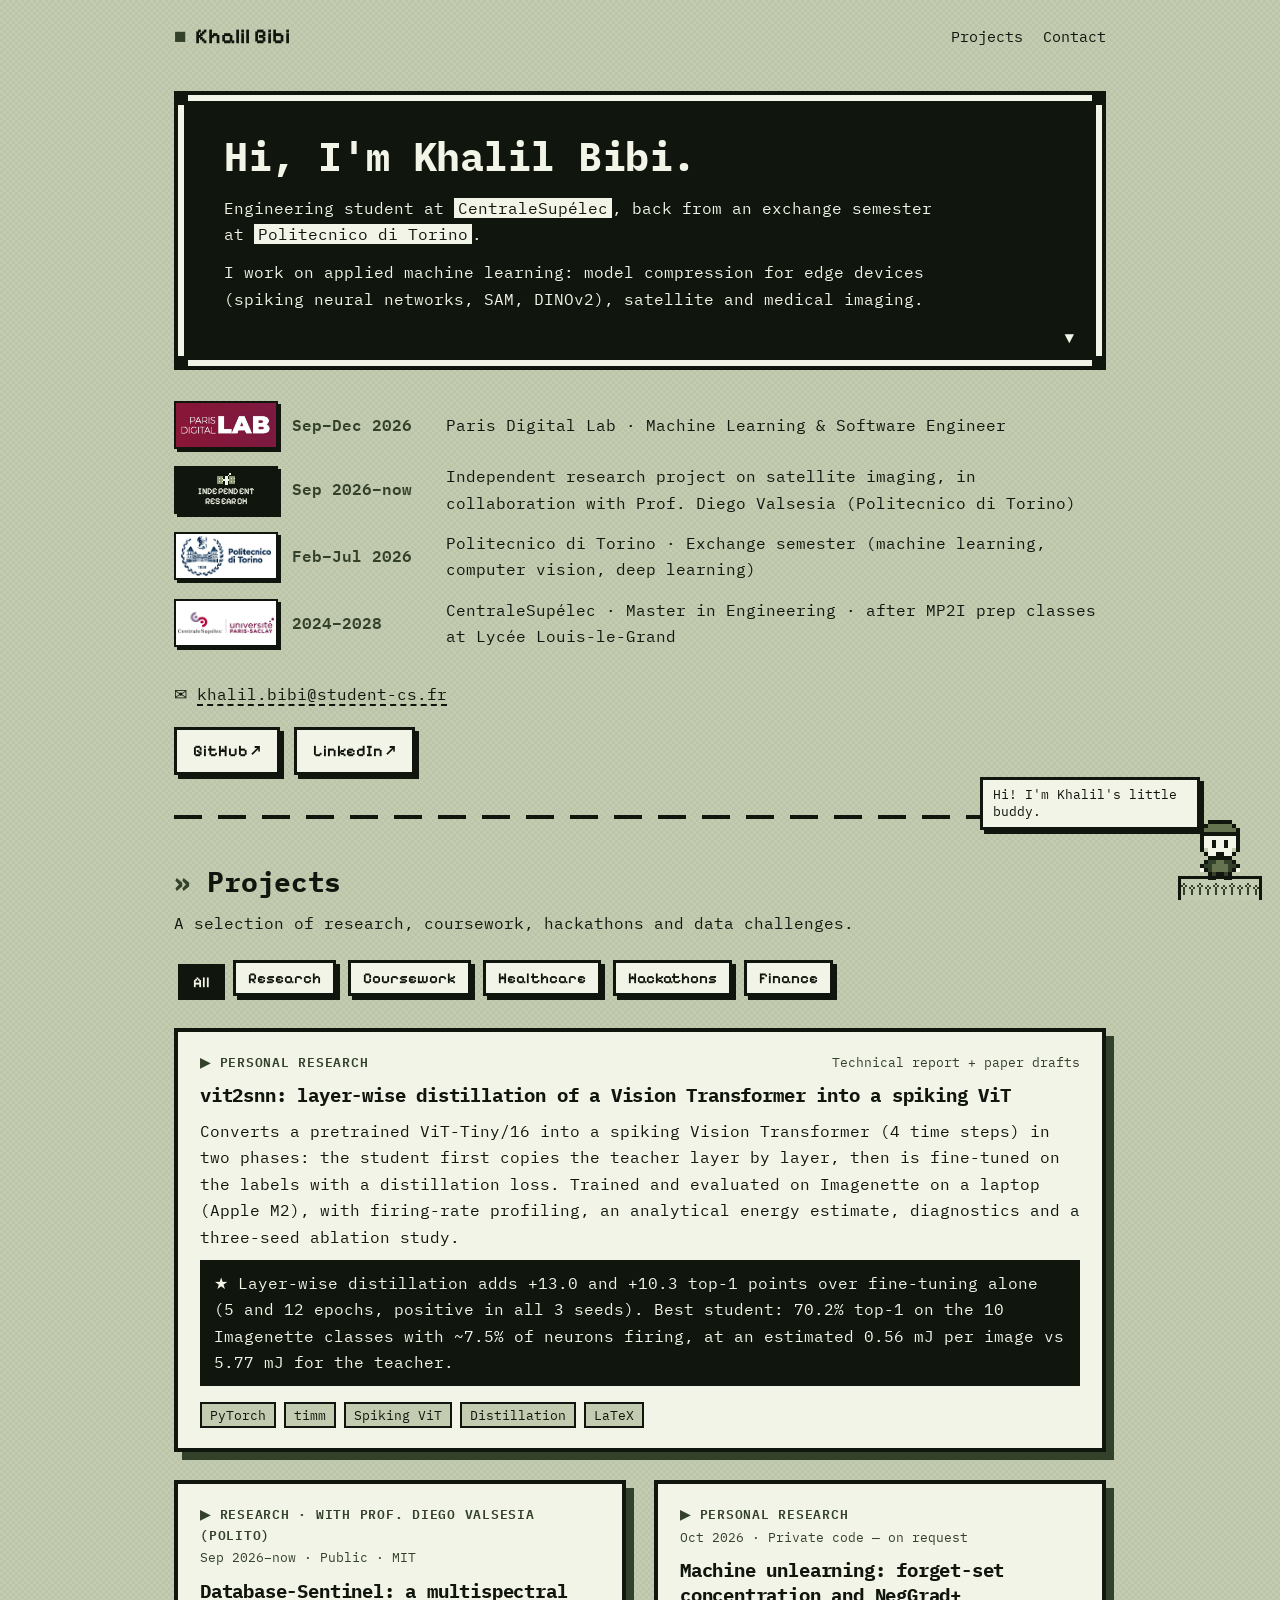
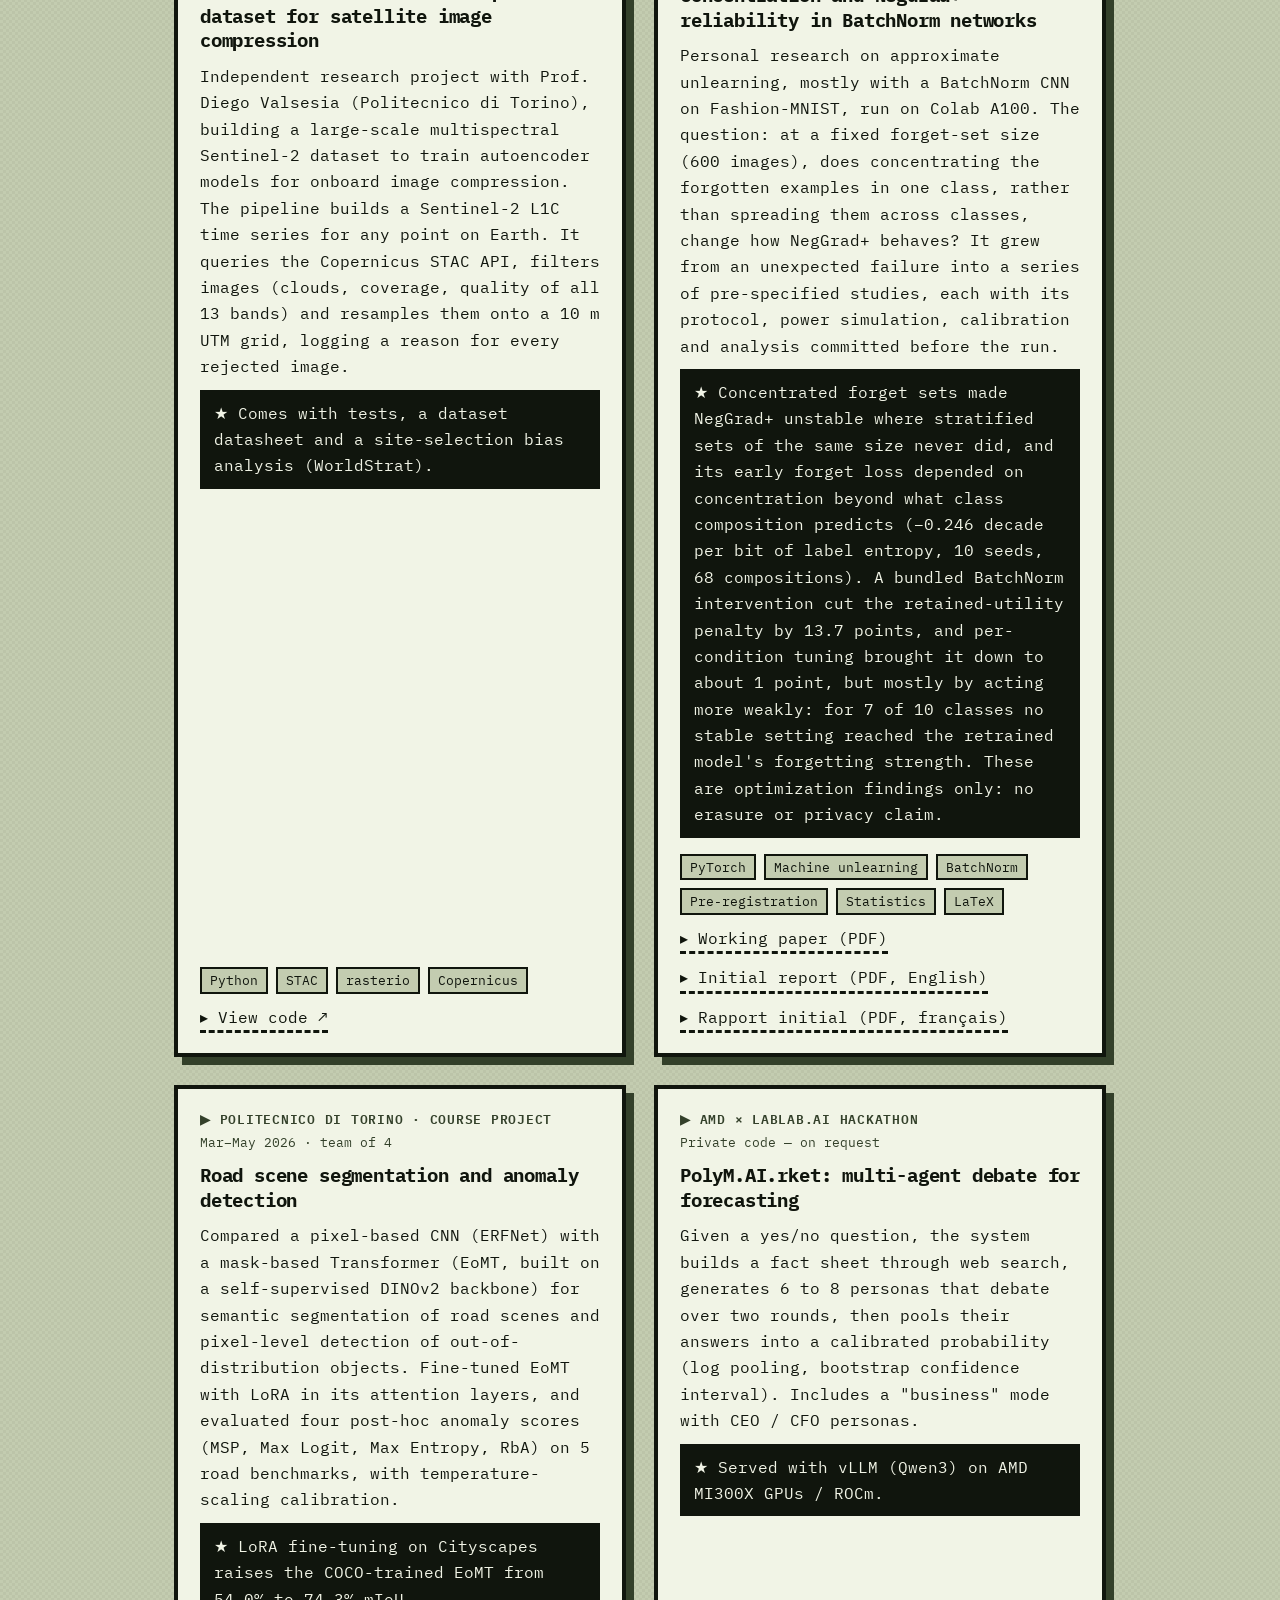
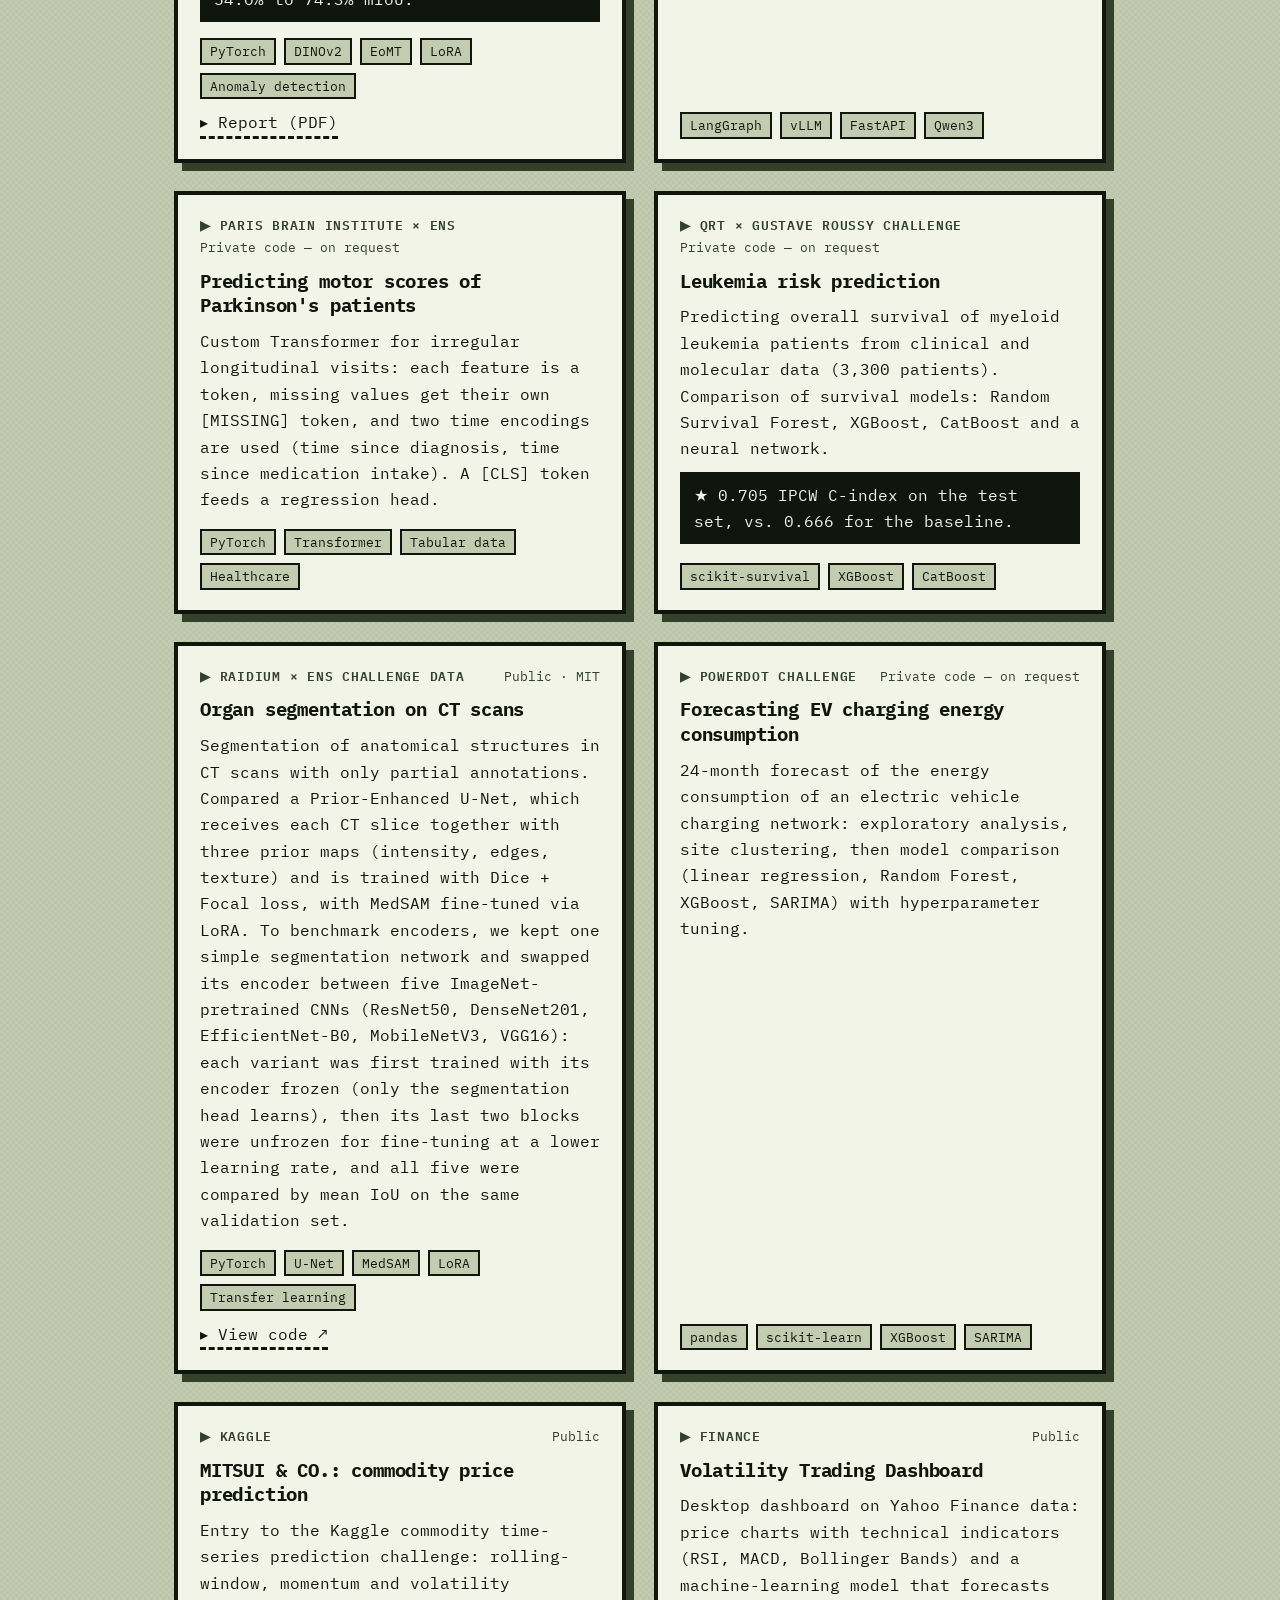
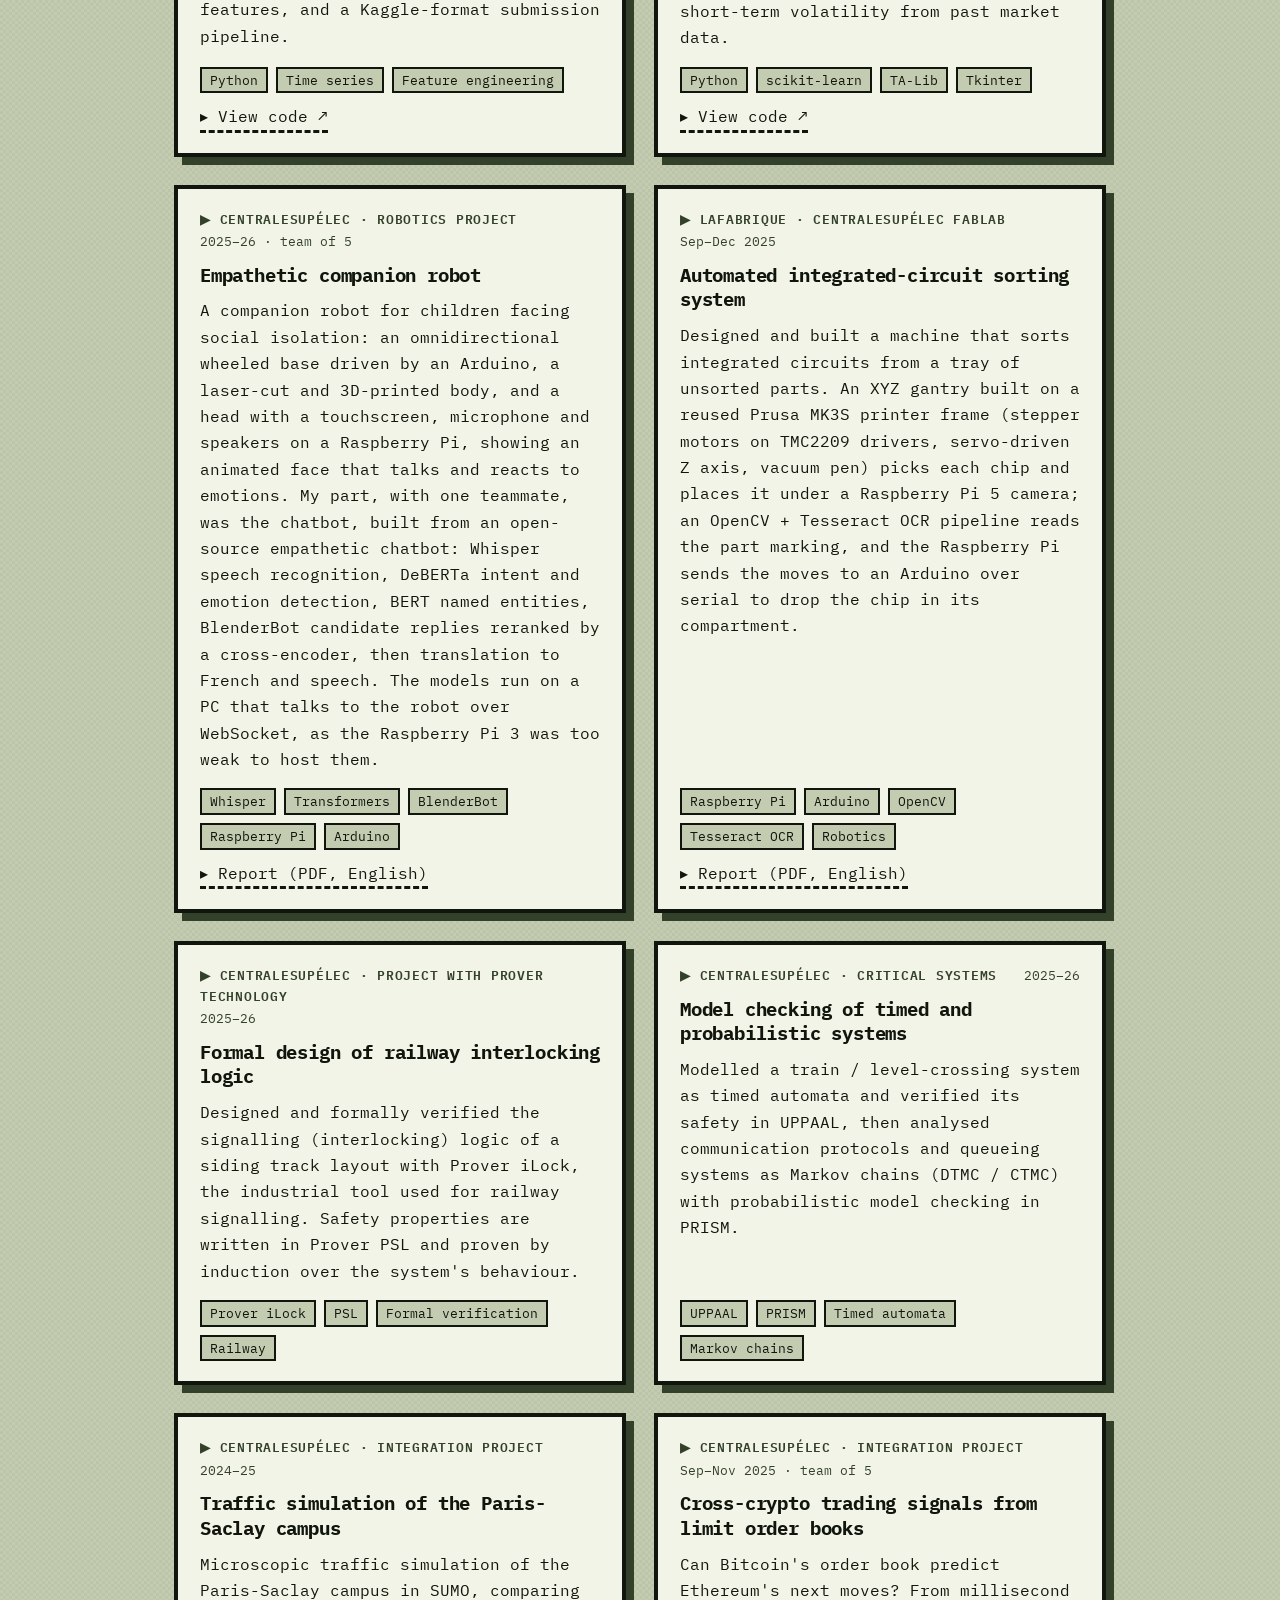
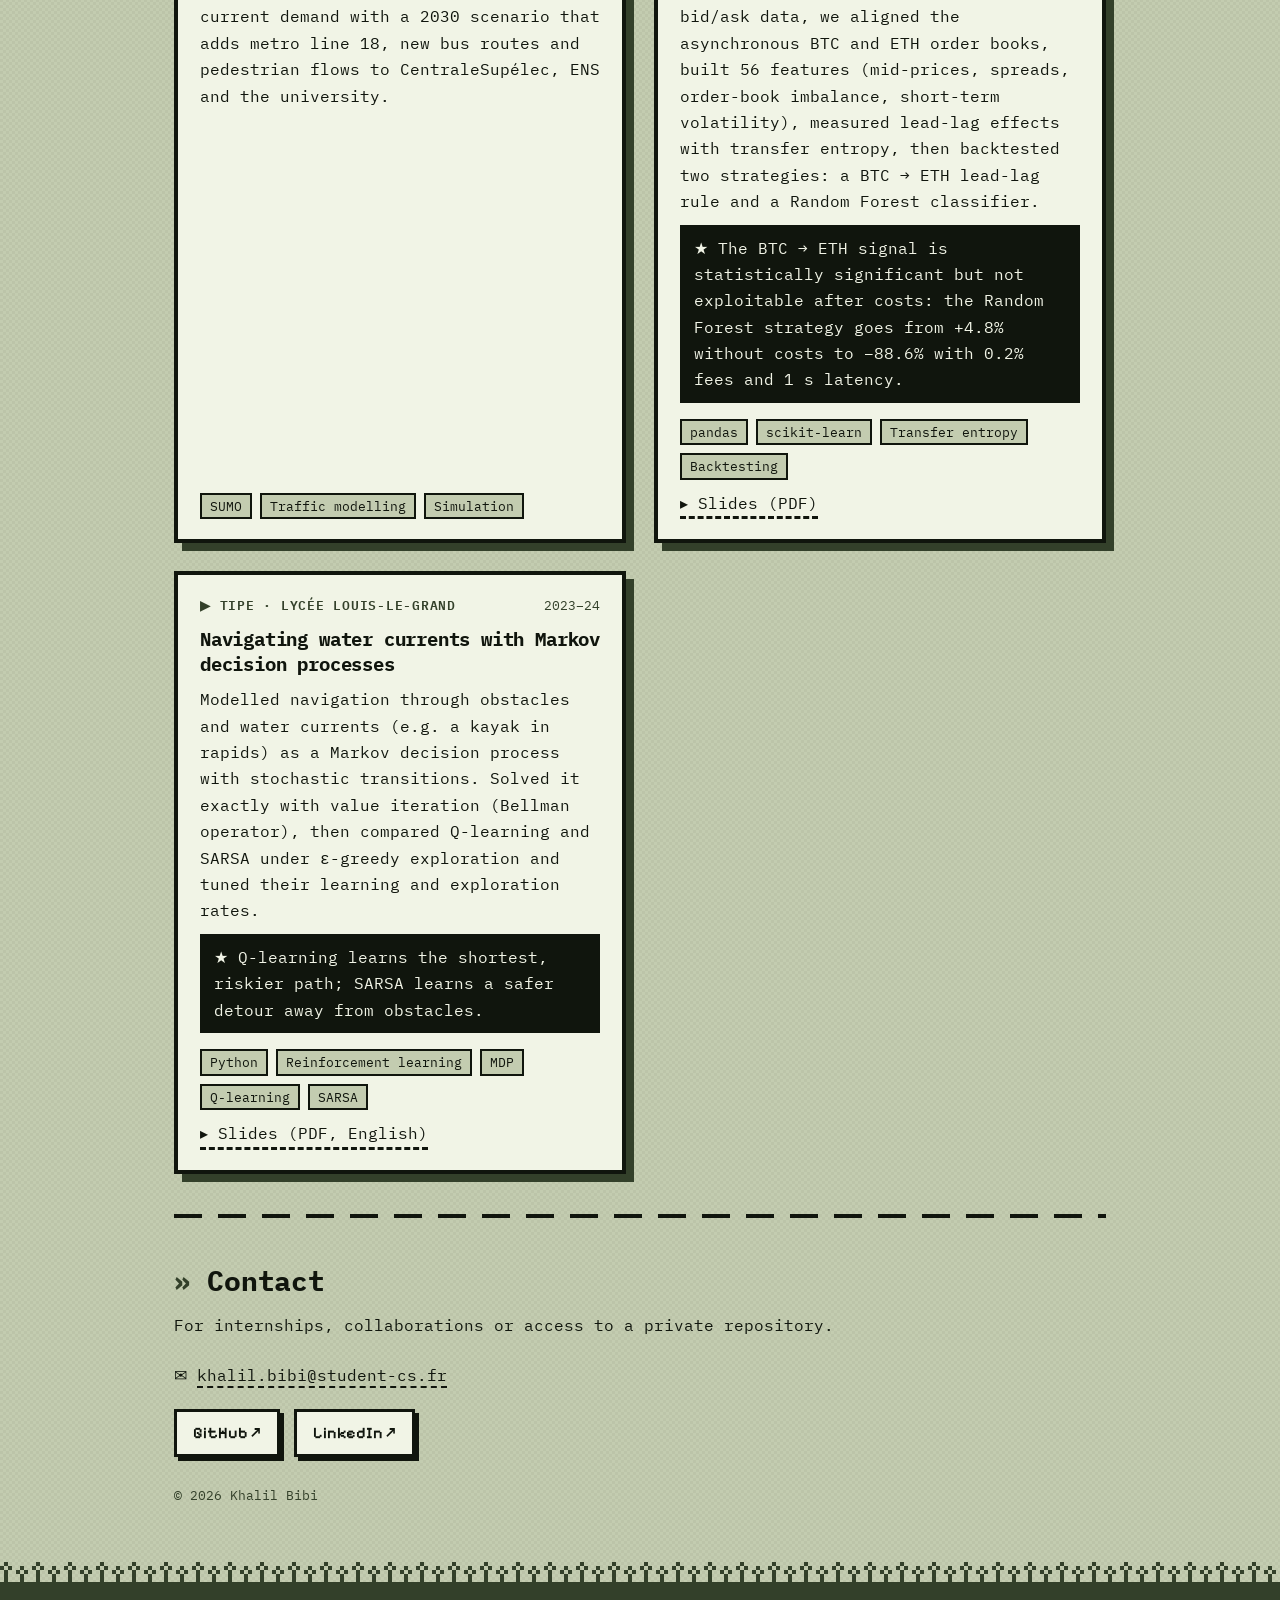
==== index.html @ 5fc98f15 "Machine unlearning card: current results and working paper PDF Co-Authored-By: Claude Opus 5.5 <nore" ====
<!doctype html>
<html lang="en">
<head>
<meta charset="utf-8">
<meta name="viewport" content="width=device-width, initial-scale=1">
<title>Khalil Bibi — Projects</title>
<meta name="description" content="Portfolio of Khalil Bibi: spiking neural networks, AI for healthcare, satellite imaging, data challenges and quantitative finance.">
<link rel="preconnect" href="https://fonts.googleapis.com">
<link rel="preconnect" href="https://fonts.gstatic.com" crossorigin>
<link href="https://fonts.googleapis.com/css2?family=Pixelify+Sans:wght@400;600;700&family=IBM+Plex+Mono:wght@400;600;700&display=swap" rel="stylesheet">
<style>
:root {
  /* Palette 4 tons façon console portable */
  --c0: #f1f4e6;
  --c1: #c3ccb0;
  --c2: #66734f;
  --c3: #33402a;
  --c4: #10150d;
  --px: 4px;
}
* { box-sizing: border-box; }
html { scroll-behavior: smooth; }
body {
  margin: 0;
  background-color: var(--c1);
  background-image: repeating-conic-gradient(rgba(20, 26, 17, 0.045) 0 25%, transparent 0 50%);
  background-size: 6px 6px;
  color: var(--c4);
  font: 16px/1.65 "IBM Plex Mono", ui-monospace, monospace;
  -webkit-font-smoothing: antialiased;
}
::selection { background: var(--c4); color: var(--c0); }
a { color: inherit; }
.logo, .btn, .filters button {
  font-family: "Pixelify Sans", "IBM Plex Mono", monospace;
}
h1, h2, h3 { letter-spacing: -0.01em; }
.wrap { max-width: 980px; margin: 0 auto; padding: 0 24px; }
@media (max-width: 600px) { .wrap { padding: 0 16px; } body { font-size: 15px; } }

/* Séparateur en pointillés pixel */
.dash {
  height: var(--px);
  margin: 40px 0;
  background: repeating-linear-gradient(90deg, var(--c4) 0 28px, transparent 28px 44px);
}

nav { padding: 20px 0 0; }
nav .wrap { display: flex; align-items: center; justify-content: space-between; gap: 16px; }
.logo { font-weight: 700; font-size: 21px; text-decoration: none; }
.logo::before { content: "■"; margin-right: 8px; color: var(--c3); }
.nav-links { display: flex; gap: 20px; font-size: 15px; }
.nav-links a { text-decoration: none; }
.nav-links a:hover { text-decoration: underline; text-decoration-thickness: 3px; text-underline-offset: 4px; }

/* Boîte de dialogue */
header.intro { padding: 36px 0 0; }
.dialog {
  position: relative;
  background: var(--c4);
  color: var(--c0);
  border: 6px solid var(--c0);
  outline: var(--px) solid var(--c4);
  padding: 32px 40px 36px;
  margin: var(--px);
}
.dialog .corner {
  position: absolute; width: 14px; height: 14px; background: var(--c4);
}
.dialog .tl { top: -10px; left: -10px; }
.dialog .tr { top: -10px; right: -10px; }
.dialog .bl { bottom: -10px; left: -10px; }
.dialog .br { bottom: -10px; right: -10px; }
.dialog h1 {
  font-size: clamp(28px, 5vw, 40px); line-height: 1.15; margin: 0 0 16px; font-weight: 700;
}
.dialog p { margin: 0 0 12px; max-width: 720px; }
.dialog strong { font-weight: normal; background: var(--c0); color: var(--c4); padding: 0 4px; }
.dialog .next {
  position: absolute; right: 22px; bottom: 10px; font-size: 16px;
  animation: blink 1s steps(1) infinite;
}
@keyframes blink { 50% { opacity: 0; } }
@media (max-width: 600px) { .dialog { padding: 24px 20px 32px; } }

.cv { list-style: none; padding: 0; margin: 28px 0 24px; }
.cv li { display: flex; gap: 14px; padding: 4px 0; }
.cv li { align-items: center; padding: 7px 0; }
.org { flex: none; width: 104px; height: 48px; padding: 2px; background: #fff; border: 2px solid var(--c4); box-shadow: 3px 3px 0 var(--c4); object-fit: contain; }
.org-aws { background: #232f3e; padding: 0; }
.org-pdl { background: linear-gradient(90deg, #881637, #7d1a40); padding: 0 3px; }
.org-indep { display: inline-flex; flex-direction: column; align-items: center; justify-content: center; gap: 2px; background: var(--c4); padding: 0 2px; min-width: 0; }
.org-indep svg { width: 18px; height: 12px; flex: none; }
.org-indep b { color: var(--c0); font: 600 9px/1.05 "Pixelify Sans", monospace; text-transform: uppercase; letter-spacing: .03em; text-align: center; }
.cv span { flex: 0 0 140px; color: var(--c3); font-weight: 600; }
.mail { margin: 0 0 20px; }
.mail a { text-decoration: underline; text-decoration-style: dashed; text-decoration-thickness: 2px; text-underline-offset: 5px; }
.mail a:hover { background: var(--c4); color: var(--c0); text-decoration: none; }
@media (max-width: 600px) { .cv li { flex-wrap: wrap; gap: 0 10px; } .cv span { flex-basis: auto; } }

.cta { display: flex; gap: 14px; flex-wrap: wrap; }
.btn, .filters button {
  display: inline-block;
  font-size: 16px; font-weight: 600;
  color: var(--c4); background: var(--c0);
  border: 3px solid var(--c4);
  box-shadow: var(--px) var(--px) 0 var(--c4);
  padding: 8px 16px;
  text-decoration: none; cursor: pointer;
}
.btn:hover, .filters button:hover { background: var(--c1); }
.btn:active, .filters button:active { transform: translate(var(--px), var(--px)); box-shadow: none; }

section { padding: 0; }
h2 { font-size: 28px; margin: 0 0 4px; font-weight: 700; }
h2::before { content: "» "; color: var(--c3); }
.section-sub { margin: 0 0 24px; color: var(--c4); }

.filters { display: flex; gap: 12px; flex-wrap: wrap; margin-bottom: 32px; }
.filters button { font-size: 15px; padding: 6px 12px; }
.filters button[aria-pressed="true"] {
  background: var(--c4); color: var(--c0);
  transform: translate(var(--px), var(--px)); box-shadow: none;
}

.grid { display: grid; grid-template-columns: repeat(2, minmax(0, 1fr)); gap: 28px; }
@media (max-width: 760px) { .grid { grid-template-columns: minmax(0, 1fr); } }
.card {
  background: var(--c0);
  border: var(--px) solid var(--c4);
  box-shadow: 8px 8px 0 var(--c3);
  padding: 20px 22px;
  display: flex; flex-direction: column; gap: 10px;
  transition: transform .08s steps(2), box-shadow .08s steps(2);
}
.card:hover { transform: translate(-3px, -3px); box-shadow: 11px 11px 0 var(--c3); }
.card.featured { grid-column: 1 / -1; }
.card-top { display: flex; justify-content: space-between; align-items: baseline; gap: 2px 12px; flex-wrap: wrap; }
.kind { font-size: 12.5px; font-weight: 600; text-transform: uppercase; letter-spacing: 0.06em; color: var(--c3); }
.kind::before { content: "▶ "; }
.vis { font-size: 13px; color: var(--c3); }
.card h3 { margin: 0; font-size: 19px; line-height: 1.3; font-weight: 700; }
.card p { margin: 0; color: var(--c4); }
.highlight { background: var(--c4); color: var(--c0); padding: 10px 14px; }
.highlight::before { content: "★ "; }
.tags { display: flex; gap: 8px; flex-wrap: wrap; margin-top: auto; padding-top: 6px; }
.tags span { font-size: 12.5px; border: 2px solid var(--c4); padding: 1px 8px; background: var(--c1); }
.card a.link { align-self: flex-start; text-decoration: none; border-bottom: 3px dashed var(--c4); }
.card a.link::before { content: "▸ "; }
.card a.link:hover { background: var(--c4); color: var(--c0); }
.card[hidden] { display: none; }

/* Contact + herbe + personnage */
footer { padding: 0; }
footer h2 { margin-bottom: 8px; }
.small { font-size: 13px; color: var(--c3); margin: 28px 0 0; }
.ground { position: relative; margin-top: 48px; height: 64px; overflow: hidden; }
.grass {
  position: absolute; left: 0; right: 0; bottom: 0; height: 64px;
  background:
    url("data:image/svg+xml,%3Csvg xmlns='http://www.w3.org/2000/svg' width='8' height='8' shape-rendering='crispEdges'%3E%3Cpath fill='%2333402a' d='M1 2h1v1H1zM0 3h1v1H0zM2 3h1v1H2zM1 4h1v4H1zM5 3h1v1H5zM4 4h1v1H4zM6 4h1v1H6zM5 5h1v3H5zM0 7h8v1H0z'/%3E%3C/svg%3E") repeat-x 0 0 / 32px 32px,
    linear-gradient(var(--c3), var(--c3)) no-repeat 0 32px / 100% 100%;
  image-rendering: pixelated;
}
/* Petit compagnon fixé dans le coin */
.buddy {
  position: fixed; right: 18px; bottom: 0; z-index: 20;
  width: 84px; display: flex; flex-direction: column; align-items: center;
}
.buddy-btn {
  appearance: none; border: 0; background: none; padding: 0; cursor: pointer;
  width: 48px; height: 76px; margin-bottom: -4px;
  animation: idle 1.2s steps(2) infinite;
}
.buddy-btn svg { display: block; width: 100%; height: 100%; transform: scaleX(-1); }
.buddy-btn:focus-visible { outline: 3px dashed var(--c4); outline-offset: 4px; }
.buddy-btn.hop { animation: hop .45s steps(4) 1; }
.buddy .eye { animation: blinkeye 4s steps(1) infinite; }
.buddy .heart { opacity: 0; }
.buddy.happy .heart { opacity: 1; }
.patch {
  width: 84px; height: 24px; border: 3px solid var(--c4); border-bottom: 0;
  background:
    url("data:image/svg+xml,%3Csvg xmlns='http://www.w3.org/2000/svg' width='8' height='8' shape-rendering='crispEdges'%3E%3Cpath fill='%2333402a' d='M1 2h1v1H1zM0 3h1v1H0zM2 3h1v1H2zM1 4h1v4H1zM5 3h1v1H5zM4 4h1v1H4zM6 4h1v1H6zM5 5h1v3H5z'/%3E%3C/svg%3E") repeat-x 0 0 / 16px 16px,
    var(--c1);
  image-rendering: pixelated;
}
.bubble {
  position: absolute; right: 62px; bottom: 70px; width: max-content; max-width: 220px;
  background: var(--c0); color: var(--c4); border: 3px solid var(--c4);
  box-shadow: var(--px) var(--px) 0 var(--c4);
  padding: 6px 10px; font-size: 13px; line-height: 1.35;
  pointer-events: none;
  opacity: 0; transform: translateY(6px); transition: opacity .15s steps(2), transform .15s steps(2);
}
.bubble::before {
  content: ""; position: absolute; right: -12px; bottom: 10px;
  border: 6px solid transparent; border-left-color: var(--c4);
}
.bubble.show { opacity: 1; transform: none; }
@keyframes idle { 50% { transform: translateY(-3px); } }
@keyframes hop { 0%, 100% { transform: none; } 50% { transform: translateY(-18px); } }
@keyframes blinkeye { 0%, 90%, 100% { opacity: 1; } 92%, 96% { opacity: 0; } }
@media (max-width: 600px) {
  .buddy { right: 6px; transform: scale(.75); transform-origin: bottom right; }
}
@media (prefers-reduced-motion: reduce) {
  .buddy-btn, .buddy .eye, .dialog .next { animation: none; }
}
</style>
</head>
<body>

<nav>
  <div class="wrap">
    <a class="logo" href="#">Khalil Bibi</a>
    <div class="nav-links">
      <a href="#projects">Projects</a>
      <a href="#contact">Contact</a>
    </div>
  </div>
</nav>

<header class="intro">
  <div class="wrap">
    <div class="dialog">
      <i class="corner tl"></i><i class="corner tr"></i><i class="corner bl"></i><i class="corner br"></i>
      <h1>Hi, I'm Khalil Bibi.</h1>
      <p>Engineering student at <strong>CentraleSupélec</strong>, back from an exchange semester at <strong>Politecnico di Torino</strong>.</p>
      <p>I work on applied machine learning: model compression for edge devices (spiking neural networks, SAM, DINOv2), satellite and medical imaging.<!-- Incoming Software Development Engineer intern at <strong>Amazon</strong> (Dublin, 2027).--></p>
      <span class="next" aria-hidden="true">▼</span>
    </div>
    <ul class="cv">
      <!-- <li><img class="org org-aws" src="files/logos/aws.png?v=2" alt="AWS" width="104" height="48"><span>Jan–May 2027</span>Amazon · Software Development Engineer Intern, Dublin</li> -->
      <li><img class="org org-pdl" src="files/logos/pdl.png?v=4" alt="Paris Digital Lab" width="104" height="48"><span>Sep–Dec 2026</span>Paris Digital Lab · Machine Learning &amp; Software Engineer</li>
      <li><div class="org org-indep" role="img" aria-label="Independent research"><svg viewBox="0 0 12 8" shape-rendering="crispEdges" aria-hidden="true"><rect x="8" y="0" width="1" height="1" fill="#f1f4e6"/><rect x="7" y="1" width="1" height="1" fill="#f1f4e6"/><rect x="0" y="2" width="1" height="1" fill="#8a9871"/><rect x="1" y="2" width="1" height="1" fill="#8a9871"/><rect x="2" y="2" width="1" height="1" fill="#8a9871"/><rect x="3" y="2" width="1" height="1" fill="#8a9871"/><rect x="5" y="2" width="1" height="1" fill="#f1f4e6"/><rect x="6" y="2" width="1" height="1" fill="#f1f4e6"/><rect x="8" y="2" width="1" height="1" fill="#8a9871"/><rect x="9" y="2" width="1" height="1" fill="#8a9871"/><rect x="10" y="2" width="1" height="1" fill="#8a9871"/><rect x="11" y="2" width="1" height="1" fill="#8a9871"/><rect x="0" y="3" width="1" height="1" fill="#8a9871"/><rect x="1" y="3" width="1" height="1" fill="#f1f4e6"/><rect x="2" y="3" width="1" height="1" fill="#8a9871"/><rect x="3" y="3" width="1" height="1" fill="#f1f4e6"/><rect x="5" y="3" width="1" height="1" fill="#f1f4e6"/><rect x="6" y="3" width="1" height="1" fill="#f1f4e6"/><rect x="8" y="3" width="1" height="1" fill="#8a9871"/><rect x="9" y="3" width="1" height="1" fill="#f1f4e6"/><rect x="10" y="3" width="1" height="1" fill="#8a9871"/><rect x="11" y="3" width="1" height="1" fill="#f1f4e6"/><rect x="0" y="4" width="1" height="1" fill="#8a9871"/><rect x="1" y="4" width="1" height="1" fill="#8a9871"/><rect x="2" y="4" width="1" height="1" fill="#8a9871"/><rect x="3" y="4" width="1" height="1" fill="#8a9871"/><rect x="4" y="4" width="1" height="1" fill="#f1f4e6"/><rect x="5" y="4" width="1" height="1" fill="#f1f4e6"/><rect x="6" y="4" width="1" height="1" fill="#f1f4e6"/><rect x="7" y="4" width="1" height="1" fill="#f1f4e6"/><rect x="8" y="4" width="1" height="1" fill="#8a9871"/><rect x="9" y="4" width="1" height="1" fill="#8a9871"/><rect x="10" y="4" width="1" height="1" fill="#8a9871"/><rect x="11" y="4" width="1" height="1" fill="#8a9871"/><rect x="0" y="5" width="1" height="1" fill="#8a9871"/><rect x="1" y="5" width="1" height="1" fill="#f1f4e6"/><rect x="2" y="5" width="1" height="1" fill="#8a9871"/><rect x="3" y="5" width="1" height="1" fill="#f1f4e6"/><rect x="5" y="5" width="1" height="1" fill="#f1f4e6"/><rect x="6" y="5" width="1" height="1" fill="#f1f4e6"/><rect x="8" y="5" width="1" height="1" fill="#8a9871"/><rect x="9" y="5" width="1" height="1" fill="#f1f4e6"/><rect x="10" y="5" width="1" height="1" fill="#8a9871"/><rect x="11" y="5" width="1" height="1" fill="#f1f4e6"/><rect x="0" y="6" width="1" height="1" fill="#8a9871"/><rect x="1" y="6" width="1" height="1" fill="#8a9871"/><rect x="2" y="6" width="1" height="1" fill="#8a9871"/><rect x="3" y="6" width="1" height="1" fill="#8a9871"/><rect x="5" y="6" width="1" height="1" fill="#f1f4e6"/><rect x="6" y="6" width="1" height="1" fill="#f1f4e6"/><rect x="8" y="6" width="1" height="1" fill="#8a9871"/><rect x="9" y="6" width="1" height="1" fill="#8a9871"/><rect x="10" y="6" width="1" height="1" fill="#8a9871"/><rect x="11" y="6" width="1" height="1" fill="#8a9871"/><rect x="5" y="7" width="1" height="1" fill="#f1f4e6"/><rect x="6" y="7" width="1" height="1" fill="#f1f4e6"/></svg><b>Independent<br>research</b></div><span>Sep 2026–now</span>Independent research project on satellite imaging, in collaboration with Prof. Diego Valsesia (Politecnico di Torino)</li>
      <li><img class="org" src="files/logos/polito.png?v=2" alt="Politecnico di Torino" width="104" height="48"><span>Feb–Jul 2026</span>Politecnico di Torino · Exchange semester (machine learning, computer vision, deep learning)</li>
      <li><img class="org" src="files/logos/centralesupelec.png?v=2" alt="CentraleSupélec" width="104" height="48"><span>2024–2028</span>CentraleSupélec · Master in Engineering · after MP2I prep classes at Lycée Louis-le-Grand</li>
    </ul>
    <p class="mail">✉ <a href="mailto:khalil.bibi@student-cs.fr">khalil.bibi@student-cs.fr</a></p>
    <div class="cta">
      <a class="btn" href="https://github.com/khalilb1929" target="_blank" rel="noopener">GitHub ↗</a>
      <a class="btn" href="https://www.linkedin.com/in/khalil-bibi1" target="_blank" rel="noopener">LinkedIn ↗</a>
    </div>
    <div class="dash"></div>
  </div>
</header>

<section id="projects">
  <div class="wrap">
    <h2>Projects</h2>
    <p class="section-sub">A selection of research, coursework, hackathons and data challenges.</p>

    <div class="filters" role="group" aria-label="Filter projects">
      <button data-f="all" aria-pressed="true">All</button>
      <button data-f="research" aria-pressed="false">Research</button>
      <button data-f="coursework" aria-pressed="false">Coursework</button>
      <button data-f="health" aria-pressed="false">Healthcare</button>
      <button data-f="hackathon" aria-pressed="false">Hackathons</button>
      <button data-f="finance" aria-pressed="false">Finance</button>
    </div>

    <div class="grid" id="grid">

      <article class="card featured" data-c="research">
        <div class="card-top"><span class="kind">Personal research</span><span class="vis">Technical report + paper drafts</span></div>
        <h3>vit2snn: layer-wise distillation of a Vision Transformer into a spiking ViT</h3>
        <p>Converts a pretrained ViT-Tiny/16 into a spiking Vision Transformer (4 time steps) in two phases: the student first copies the teacher layer by layer, then is fine-tuned on the labels with a distillation loss. Trained and evaluated on Imagenette on a laptop (Apple M2), with firing-rate profiling, an analytical energy estimate, diagnostics and a three-seed ablation study.</p>
        <div class="highlight">Layer-wise distillation adds +13.0 and +10.3 top-1 points over fine-tuning alone (5 and 12 epochs, positive in all 3 seeds). Best student: 70.2% top-1 on the 10 Imagenette classes with ~7.5% of neurons firing, at an estimated 0.56 mJ per image vs 5.77 mJ for the teacher.</div>
        <div class="tags"><span>PyTorch</span><span>timm</span><span>Spiking ViT</span><span>Distillation</span><span>LaTeX</span></div>
      </article>

      <article class="card" data-c="research">
        <div class="card-top"><span class="kind">Research · with Prof. Diego Valsesia (PoliTo)</span><span class="vis">Sep 2026–now · Public · MIT</span></div>
        <h3>Database-Sentinel: a multispectral dataset for satellite image compression</h3>
        <p>Independent research project with Prof. Diego Valsesia (Politecnico di Torino), building a large-scale multispectral Sentinel-2 dataset to train autoencoder models for onboard image compression. The pipeline builds a Sentinel-2 L1C time series for any point on Earth. It queries the Copernicus STAC API, filters images (clouds, coverage, quality of all 13 bands) and resamples them onto a 10 m UTM grid, logging a reason for every rejected image.</p>
        <div class="highlight">Comes with tests, a dataset datasheet and a site-selection bias analysis (WorldStrat).</div>
        <div class="tags"><span>Python</span><span>STAC</span><span>rasterio</span><span>Copernicus</span></div>
        <a class="link" href="https://github.com/khalilb1929/Database-Sentinel-" target="_blank" rel="noopener">View code ↗</a>
      </article>

      <article class="card" data-c="research">
        <div class="card-top"><span class="kind">Personal research</span><span class="vis">Oct 2026 · Private code — on request</span></div>
        <h3>Machine unlearning: forget-set concentration and NegGrad+ reliability in BatchNorm networks</h3>
        <p>Personal research on approximate unlearning, mostly with a BatchNorm CNN on Fashion-MNIST, run on Colab A100. The question: at a fixed forget-set size (600 images), does concentrating the forgotten examples in one class, rather than spreading them across classes, change how NegGrad+ behaves? It grew from an unexpected failure into a series of pre-specified studies, each with its protocol, power simulation, calibration and analysis committed before the run.</p>
        <div class="highlight">Concentrated forget sets made NegGrad+ unstable where stratified sets of the same size never did, and its early forget loss depended on concentration beyond what class composition predicts (−0.246 decade per bit of label entropy, 10 seeds, 68 compositions). A bundled BatchNorm intervention cut the retained-utility penalty by 13.7 points, and per-condition tuning brought it down to about 1 point, but mostly by acting more weakly: for 7 of 10 classes no stable setting reached the retrained model's forgetting strength. These are optimization findings only: no erasure or privacy claim.</div>
        <div class="tags"><span>PyTorch</span><span>Machine unlearning</span><span>BatchNorm</span><span>Pre-registration</span><span>Statistics</span><span>LaTeX</span></div>
        <a class="link" href="files/machine-unlearning-paper.pdf" target="_blank" rel="noopener">Working paper (PDF)</a>
        <a class="link" href="files/machine-unlearning-short-report-en.pdf" target="_blank" rel="noopener">Initial report (PDF, English)</a>
        <a class="link" href="files/machine-unlearning-rapport-court-fr.pdf" target="_blank" rel="noopener">Rapport initial (PDF, français)</a>
      </article>

      <article class="card" data-c="research coursework">
        <div class="card-top"><span class="kind">Politecnico di Torino · Course project</span><span class="vis">Mar–May 2026 · team of 4</span></div>
        <h3>Road scene segmentation and anomaly detection</h3>
        <p>Compared a pixel-based CNN (ERFNet) with a mask-based Transformer (EoMT, built on a self-supervised DINOv2 backbone) for semantic segmentation of road scenes and pixel-level detection of out-of-distribution objects. Fine-tuned EoMT with LoRA in its attention layers, and evaluated four post-hoc anomaly scores (MSP, Max Logit, Max Entropy, RbA) on 5 road benchmarks, with temperature-scaling calibration.</p>
        <div class="highlight">LoRA fine-tuning on Cityscapes raises the COCO-trained EoMT from 54.0% to 74.3% mIoU.</div>
        <div class="tags"><span>PyTorch</span><span>DINOv2</span><span>EoMT</span><span>LoRA</span><span>Anomaly detection</span></div>
        <a class="link" href="files/road-scene-anomaly-segmentation-report.pdf" target="_blank" rel="noopener">Report (PDF)</a>
      </article>
      <article class="card" data-c="hackathon">
        <div class="card-top"><span class="kind">AMD × Lablab.ai hackathon</span><span class="vis">Private code — on request</span></div>
        <h3>PolyM.AI.rket: multi-agent debate for forecasting</h3>
        <p>Given a yes/no question, the system builds a fact sheet through web search, generates 6 to 8 personas that debate over two rounds, then pools their answers into a calibrated probability (log pooling, bootstrap confidence interval). Includes a "business" mode with CEO / CFO personas.</p>
        <div class="highlight">Served with vLLM (Qwen3) on AMD MI300X GPUs / ROCm.</div>
        <div class="tags"><span>LangGraph</span><span>vLLM</span><span>FastAPI</span><span>Qwen3</span></div>
      </article>

      <article class="card" data-c="hackathon health">
        <div class="card-top"><span class="kind">Paris Brain Institute × ENS</span><span class="vis">Private code — on request</span></div>
        <h3>Predicting motor scores of Parkinson's patients</h3>
        <p>Custom Transformer for irregular longitudinal visits: each feature is a token, missing values get their own [MISSING] token, and two time encodings are used (time since diagnosis, time since medication intake). A [CLS] token feeds a regression head.</p>
        <div class="tags"><span>PyTorch</span><span>Transformer</span><span>Tabular data</span><span>Healthcare</span></div>
      </article>

      <article class="card" data-c="hackathon health finance">
        <div class="card-top"><span class="kind">QRT × Gustave Roussy challenge</span><span class="vis">Private code — on request</span></div>
        <h3>Leukemia risk prediction</h3>
        <p>Predicting overall survival of myeloid leukemia patients from clinical and molecular data (3,300 patients). Comparison of survival models: Random Survival Forest, XGBoost, CatBoost and a neural network.</p>
        <div class="highlight">0.705 IPCW C-index on the test set, vs. 0.666 for the baseline.</div>
        <div class="tags"><span>scikit-survival</span><span>XGBoost</span><span>CatBoost</span></div>
      </article>

      <article class="card" data-c="hackathon health">
        <div class="card-top"><span class="kind">Raidium × ENS Challenge Data</span><span class="vis">Public · MIT</span></div>
        <h3>Organ segmentation on CT scans</h3>
        <p>Segmentation of anatomical structures in CT scans with only partial annotations. Compared a Prior-Enhanced U-Net, which receives each CT slice together with three prior maps (intensity, edges, texture) and is trained with Dice + Focal loss, with MedSAM fine-tuned via LoRA. To benchmark encoders, we kept one simple segmentation network and swapped its encoder between five ImageNet-pretrained CNNs (ResNet50, DenseNet201, EfficientNet-B0, MobileNetV3, VGG16): each variant was first trained with its encoder frozen (only the segmentation head learns), then its last two blocks were unfrozen for fine-tuning at a lower learning rate, and all five were compared by mean IoU on the same validation set.</p>
        <div class="tags"><span>PyTorch</span><span>U-Net</span><span>MedSAM</span><span>LoRA</span><span>Transfer learning</span></div>
        <a class="link" href="https://github.com/khalilb1929/Raidium-x-ENS-Paris-Saclay-Hackathon" target="_blank" rel="noopener">View code ↗</a>
      </article>

      <article class="card" data-c="hackathon">
        <div class="card-top"><span class="kind">Powerdot challenge</span><span class="vis">Private code — on request</span></div>
        <h3>Forecasting EV charging energy consumption</h3>
        <p>24-month forecast of the energy consumption of an electric vehicle charging network: exploratory analysis, site clustering, then model comparison (linear regression, Random Forest, XGBoost, SARIMA) with hyperparameter tuning.</p>
        <div class="tags"><span>pandas</span><span>scikit-learn</span><span>XGBoost</span><span>SARIMA</span></div>
      </article>

      <article class="card" data-c="finance hackathon">
        <div class="card-top"><span class="kind">Kaggle</span><span class="vis">Public</span></div>
        <h3>MITSUI &amp; CO.: commodity price prediction</h3>
        <p>Entry to the Kaggle commodity time-series prediction challenge: rolling-window, momentum and volatility features, and a Kaggle-format submission pipeline.</p>
        <div class="tags"><span>Python</span><span>Time series</span><span>Feature engineering</span></div>
        <a class="link" href="https://github.com/khalilb1929/MITSUI-CO_Kaggle" target="_blank" rel="noopener">View code ↗</a>
      </article>

      <article class="card" data-c="finance">
        <div class="card-top"><span class="kind">Finance</span><span class="vis">Public</span></div>
        <h3>Volatility Trading Dashboard</h3>
        <p>Desktop dashboard on Yahoo Finance data: price charts with technical indicators (RSI, MACD, Bollinger Bands) and a machine-learning model that forecasts short-term volatility from past market data.</p>
        <div class="tags"><span>Python</span><span>scikit-learn</span><span>TA-Lib</span><span>Tkinter</span></div>
        <a class="link" href="https://github.com/khalilb1929/Volatility-Trading-Dashboard-" target="_blank" rel="noopener">View code ↗</a>
      </article>

      <article class="card" data-c="coursework">
        <div class="card-top"><span class="kind">CentraleSupélec · Robotics project</span><span class="vis">2025–26 · team of 5</span></div>
        <h3>Empathetic companion robot</h3>
        <p>A companion robot for children facing social isolation: an omnidirectional wheeled base driven by an Arduino, a laser-cut and 3D-printed body, and a head with a touchscreen, microphone and speakers on a Raspberry Pi, showing an animated face that talks and reacts to emotions. My part, with one teammate, was the chatbot, built from an open-source empathetic chatbot: Whisper speech recognition, DeBERTa intent and emotion detection, BERT named entities, BlenderBot candidate replies reranked by a cross-encoder, then translation to French and speech. The models run on a PC that talks to the robot over WebSocket, as the Raspberry Pi 3 was too weak to host them.</p>
        <div class="tags"><span>Whisper</span><span>Transformers</span><span>BlenderBot</span><span>Raspberry Pi</span><span>Arduino</span></div>
        <a class="link" href="files/empathetic-robot-report-en.pdf" target="_blank" rel="noopener">Report (PDF, English)</a>
      </article>

      <article class="card" data-c="coursework">
        <div class="card-top"><span class="kind">LaFabrique · CentraleSupélec FabLab</span><span class="vis">Sep–Dec 2025</span></div>
        <h3>Automated integrated-circuit sorting system</h3>
        <p>Designed and built a machine that sorts integrated circuits from a tray of unsorted parts. An XYZ gantry built on a reused Prusa MK3S printer frame (stepper motors on TMC2209 drivers, servo-driven Z axis, vacuum pen) picks each chip and places it under a Raspberry Pi 5 camera; an OpenCV + Tesseract OCR pipeline reads the part marking, and the Raspberry Pi sends the moves to an Arduino over serial to drop the chip in its compartment.</p>
        <div class="tags"><span>Raspberry Pi</span><span>Arduino</span><span>OpenCV</span><span>Tesseract OCR</span><span>Robotics</span></div>
        <a class="link" href="files/ic-sorting-system-report-en.pdf" target="_blank" rel="noopener">Report (PDF, English)</a>
      </article>

      <article class="card" data-c="coursework">
        <div class="card-top"><span class="kind">CentraleSupélec · Project with Prover Technology</span><span class="vis">2025–26</span></div>
        <h3>Formal design of railway interlocking logic</h3>
        <p>Designed and formally verified the signalling (interlocking) logic of a siding track layout with Prover iLock, the industrial tool used for railway signalling. Safety properties are written in Prover PSL and proven by induction over the system's behaviour.</p>
        <div class="tags"><span>Prover iLock</span><span>PSL</span><span>Formal verification</span><span>Railway</span></div>
      </article>

      <article class="card" data-c="coursework">
        <div class="card-top"><span class="kind">CentraleSupélec · Critical systems</span><span class="vis">2025–26</span></div>
        <h3>Model checking of timed and probabilistic systems</h3>
        <p>Modelled a train / level-crossing system as timed automata and verified its safety in UPPAAL, then analysed communication protocols and queueing systems as Markov chains (DTMC / CTMC) with probabilistic model checking in PRISM.</p>
        <div class="tags"><span>UPPAAL</span><span>PRISM</span><span>Timed automata</span><span>Markov chains</span></div>
      </article>

      <article class="card" data-c="coursework">
        <div class="card-top"><span class="kind">CentraleSupélec · Integration project</span><span class="vis">2024–25</span></div>
        <h3>Traffic simulation of the Paris-Saclay campus</h3>
        <p>Microscopic traffic simulation of the Paris-Saclay campus in SUMO, comparing current demand with a 2030 scenario that adds metro line 18, new bus routes and pedestrian flows to CentraleSupélec, ENS and the university.</p>
        <div class="tags"><span>SUMO</span><span>Traffic modelling</span><span>Simulation</span></div>
      </article>

      <article class="card" data-c="coursework finance">
        <div class="card-top"><span class="kind">CentraleSupélec · Integration project</span><span class="vis">Sep–Nov 2025 · team of 5</span></div>
        <h3>Cross-crypto trading signals from limit order books</h3>
        <p>Can Bitcoin's order book predict Ethereum's next moves? From millisecond bid/ask data, we aligned the asynchronous BTC and ETH order books, built 56 features (mid-prices, spreads, order-book imbalance, short-term volatility), measured lead-lag effects with transfer entropy, then backtested two strategies: a BTC → ETH lead-lag rule and a Random Forest classifier.</p>
        <div class="highlight">The BTC → ETH signal is statistically significant but not exploitable after costs: the Random Forest strategy goes from +4.8% without costs to −88.6% with 0.2% fees and 1 s latency.</div>
        <div class="tags"><span>pandas</span><span>scikit-learn</span><span>Transfer entropy</span><span>Backtesting</span></div>
        <a class="link" href="files/limit-order-book-crypto-slides.pdf" target="_blank" rel="noopener">Slides (PDF)</a>
      </article>

      <article class="card" data-c="research coursework">
        <div class="card-top"><span class="kind">TIPE · Lycée Louis-le-Grand</span><span class="vis">2023–24</span></div>
        <h3>Navigating water currents with Markov decision processes</h3>
        <p>Modelled navigation through obstacles and water currents (e.g. a kayak in rapids) as a Markov decision process with stochastic transitions. Solved it exactly with value iteration (Bellman operator), then compared Q-learning and SARSA under ε-greedy exploration and tuned their learning and exploration rates.</p>
        <div class="highlight">Q-learning learns the shortest, riskier path; SARSA learns a safer detour away from obstacles.</div>
        <div class="tags"><span>Python</span><span>Reinforcement learning</span><span>MDP</span><span>Q-learning</span><span>SARSA</span></div>
        <a class="link" href="files/tipe-mdp-navigation-en.pdf" target="_blank" rel="noopener">Slides (PDF, English)</a>
      </article>

    </div>
  </div>
</section>

<footer id="contact">
  <div class="wrap">
    <div class="dash"></div>
    <h2>Contact</h2>
    <p class="section-sub">For internships, collaborations or access to a private repository.</p>
    <p class="mail">✉ <a href="mailto:khalil.bibi@student-cs.fr">khalil.bibi@student-cs.fr</a></p>
    <div class="cta">
      <a class="btn" href="https://github.com/khalilb1929" target="_blank" rel="noopener">GitHub ↗</a>
      <a class="btn" href="https://www.linkedin.com/in/khalil-bibi1" target="_blank" rel="noopener">LinkedIn ↗</a>
    </div>
    <p class="small">© 2026 Khalil Bibi</p>
  </div>
  <div class="ground" aria-hidden="true">
    <div class="grass"></div>
  </div>
</footer>

<div class="buddy" id="buddy">
  <div class="bubble" id="bubble" role="status" aria-live="polite"></div>
  <button class="buddy-btn" id="buddy-btn" aria-label="Say hi to the little guy"></button>
  <div class="patch" aria-hidden="true"></div>
</div>

<script>
  // Filtres
  const buttons = document.querySelectorAll('.filters button');
  const cards = document.querySelectorAll('#grid .card');
  buttons.forEach(b => b.addEventListener('click', () => {
    buttons.forEach(x => x.setAttribute('aria-pressed', x === b));
    const f = b.dataset.f;
    cards.forEach(c => { c.hidden = f !== 'all' && !c.dataset.c.split(' ').includes(f); });
  }));

  // Petit compagnon en pixel art, dessiné à partir d'une grille
  const sprite = [
    '.......k.k..',
    '......kkkkk.',
    '.......kkk..',
    '........k...',
    '...kkkkkk...',
    '..kmmmmmmk..',
    '.kmmmmmmmmk.',
    '.kkkkkkkkkk.',
    '.kllllllllk.',
    '.kllellellk.',
    '.kllellellk.',
    '.kcllllllck.',
    '..kllkkllk..',
    '...kkkkkk...',
    '..kddmmddk..',
    '.kddmmmmddk.',
    '.lkdmmmmdkl.',
    '...kdkkdk...',
    '...kk..kk...'
  ];
  const colors = { k: '#10150d', d: '#33402a', m: '#66734f', l: '#f1f4e6', c: '#c3ccb0' };
  let svg = '';
  sprite.forEach((row, y) => [...row].forEach((ch, x) => {
    const heart = y < 4 ? ' class="heart"' : '';
    if (ch === 'e') {
      svg += `<rect x="${x}" y="${y}" width="1" height="1" fill="${colors.l}"/>`;
      svg += `<rect class="eye" x="${x}" y="${y}" width="1" height="1" fill="${colors.k}"/>`;
    } else if (colors[ch]) {
      svg += `<rect${heart} x="${x}" y="${y}" width="1" height="1" fill="${colors[ch]}"/>`;
    }
  }));
  const buddy = document.getElementById('buddy');
  const btn = document.getElementById('buddy-btn');
  const bubble = document.getElementById('bubble');
  btn.innerHTML = `<svg viewBox="0 0 12 19" shape-rendering="crispEdges" aria-hidden="true">${svg}</svg>`;

  const lines = [
    "Hi! I'm Khalil's little buddy.",
    'Psst… start with vit2snn ↓',
    'Try the filters up there!',
    'Hiring? Contact is at the bottom.',
    'Have a nice day ♥'
  ];
  let n = 0, timer;
  function say(text, ms = 3200) {
    bubble.textContent = text;
    bubble.classList.add('show');
    clearTimeout(timer);
    timer = setTimeout(() => bubble.classList.remove('show'), ms);
  }
  btn.addEventListener('click', () => {
    btn.classList.remove('hop'); void btn.offsetWidth; btn.classList.add('hop');
    buddy.classList.add('happy');
    setTimeout(() => buddy.classList.remove('happy'), 1200);
    say(lines[n++ % lines.length]);
  });
  btn.addEventListener('animationend', e => { if (e.animationName === 'hop') btn.classList.remove('hop'); });
  setTimeout(() => say(lines[n++]), 1200);
  buttons.forEach(b => b.addEventListener('click', () =>
    say(b.dataset.f === 'all' ? 'Everything, nice!' : b.textContent + ' it is!', 2200)));</script>
</body>
</html>
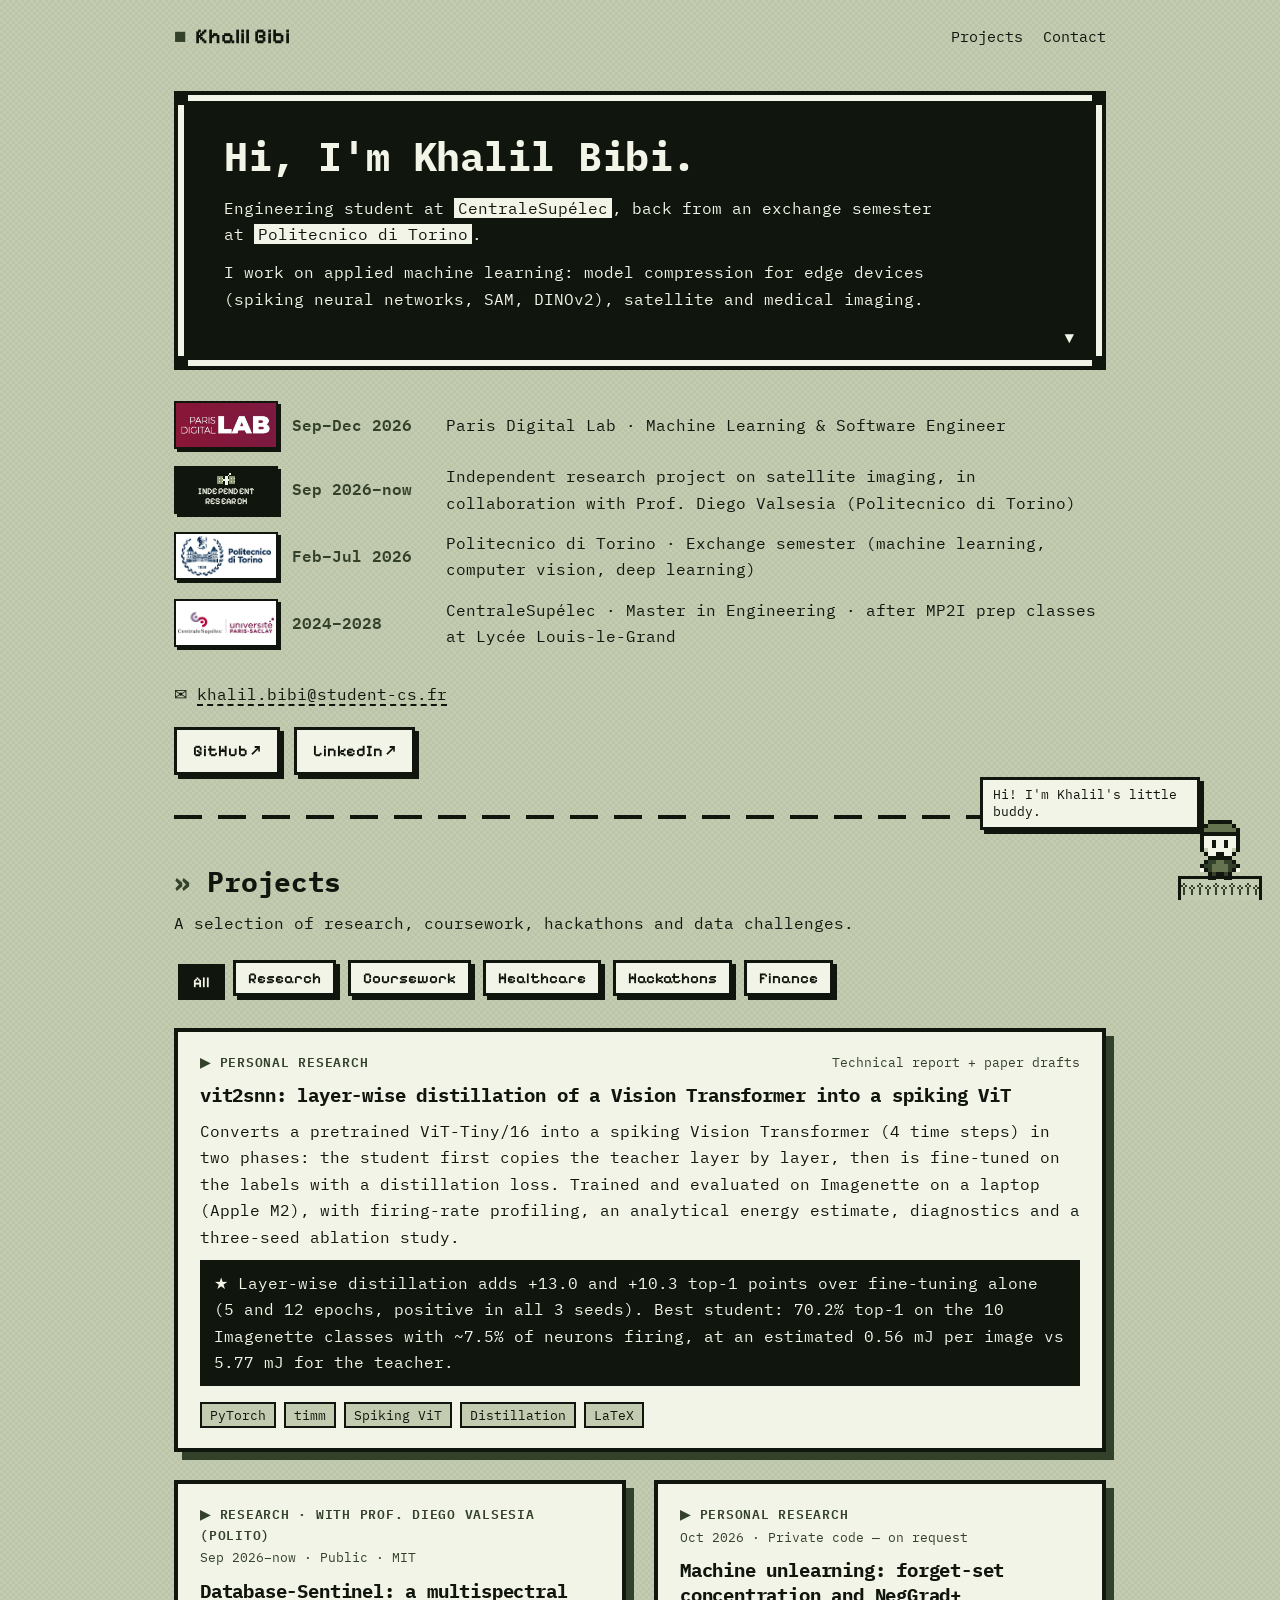
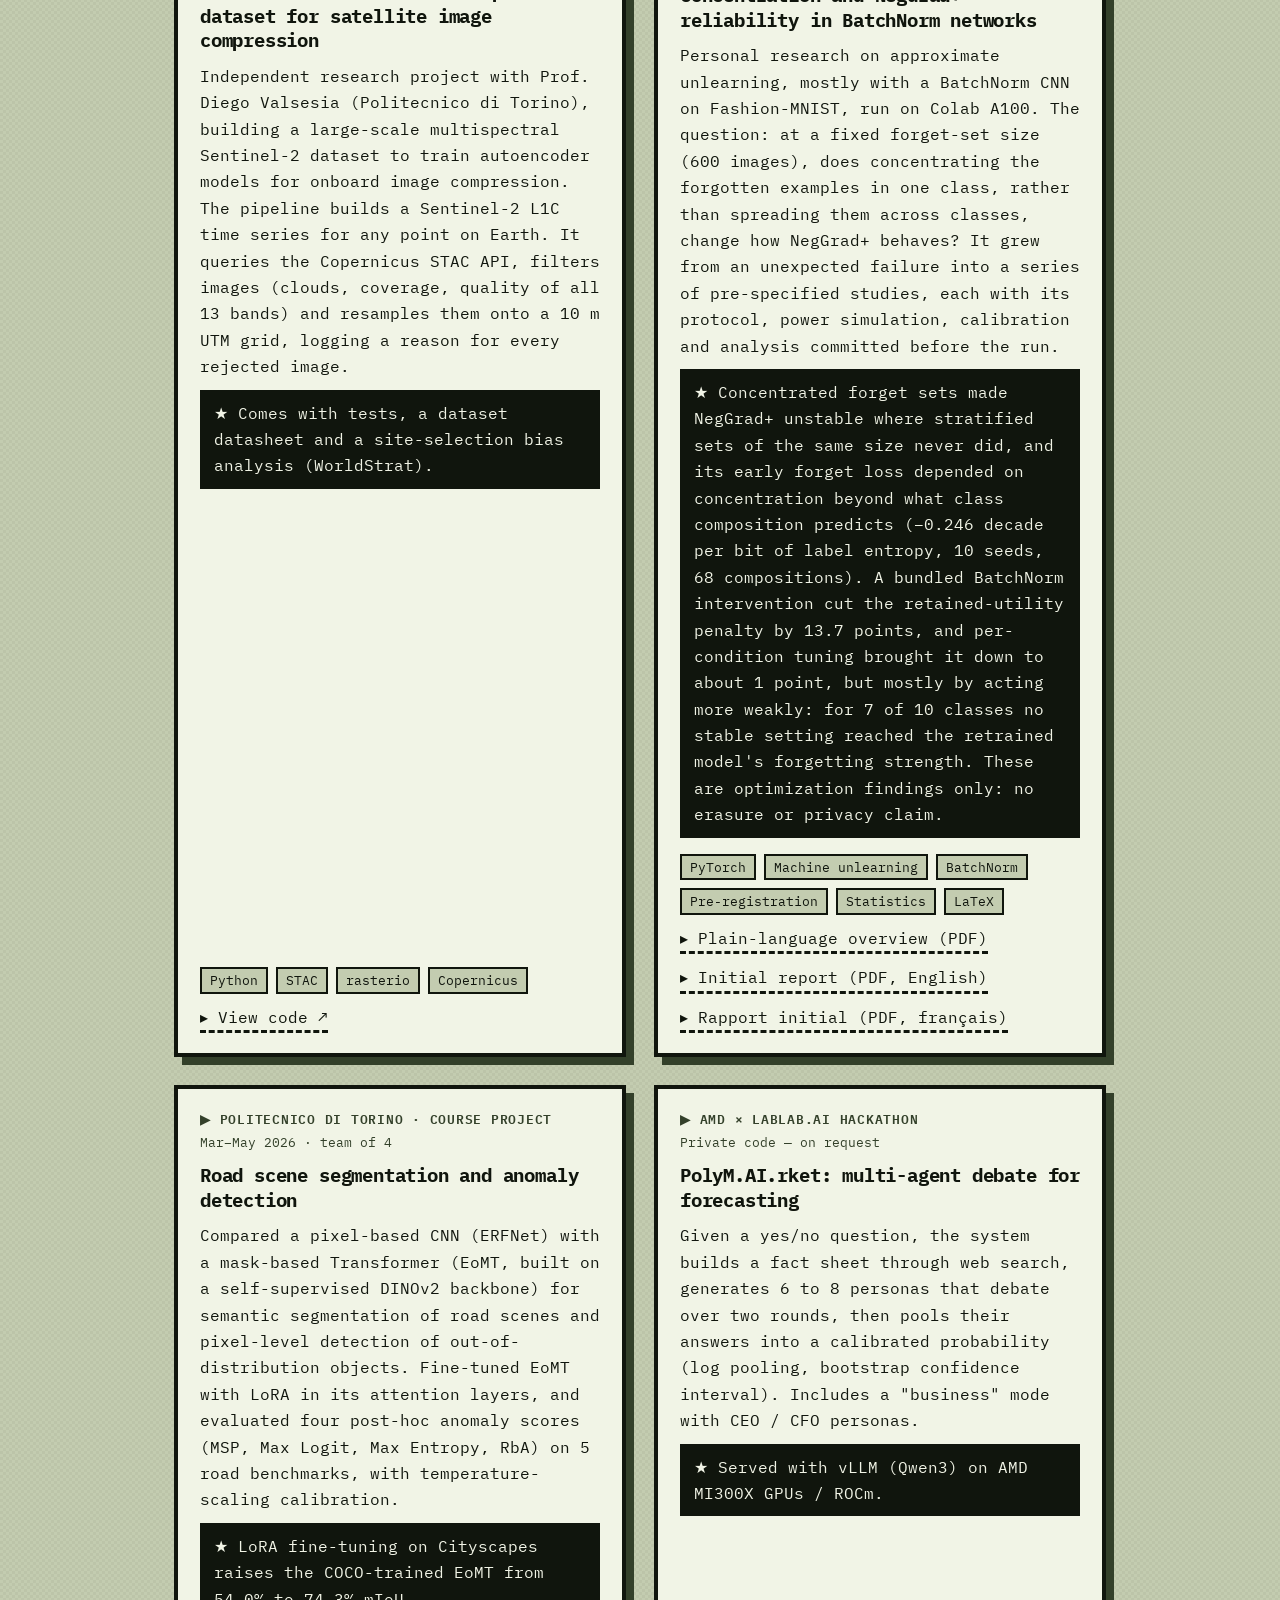
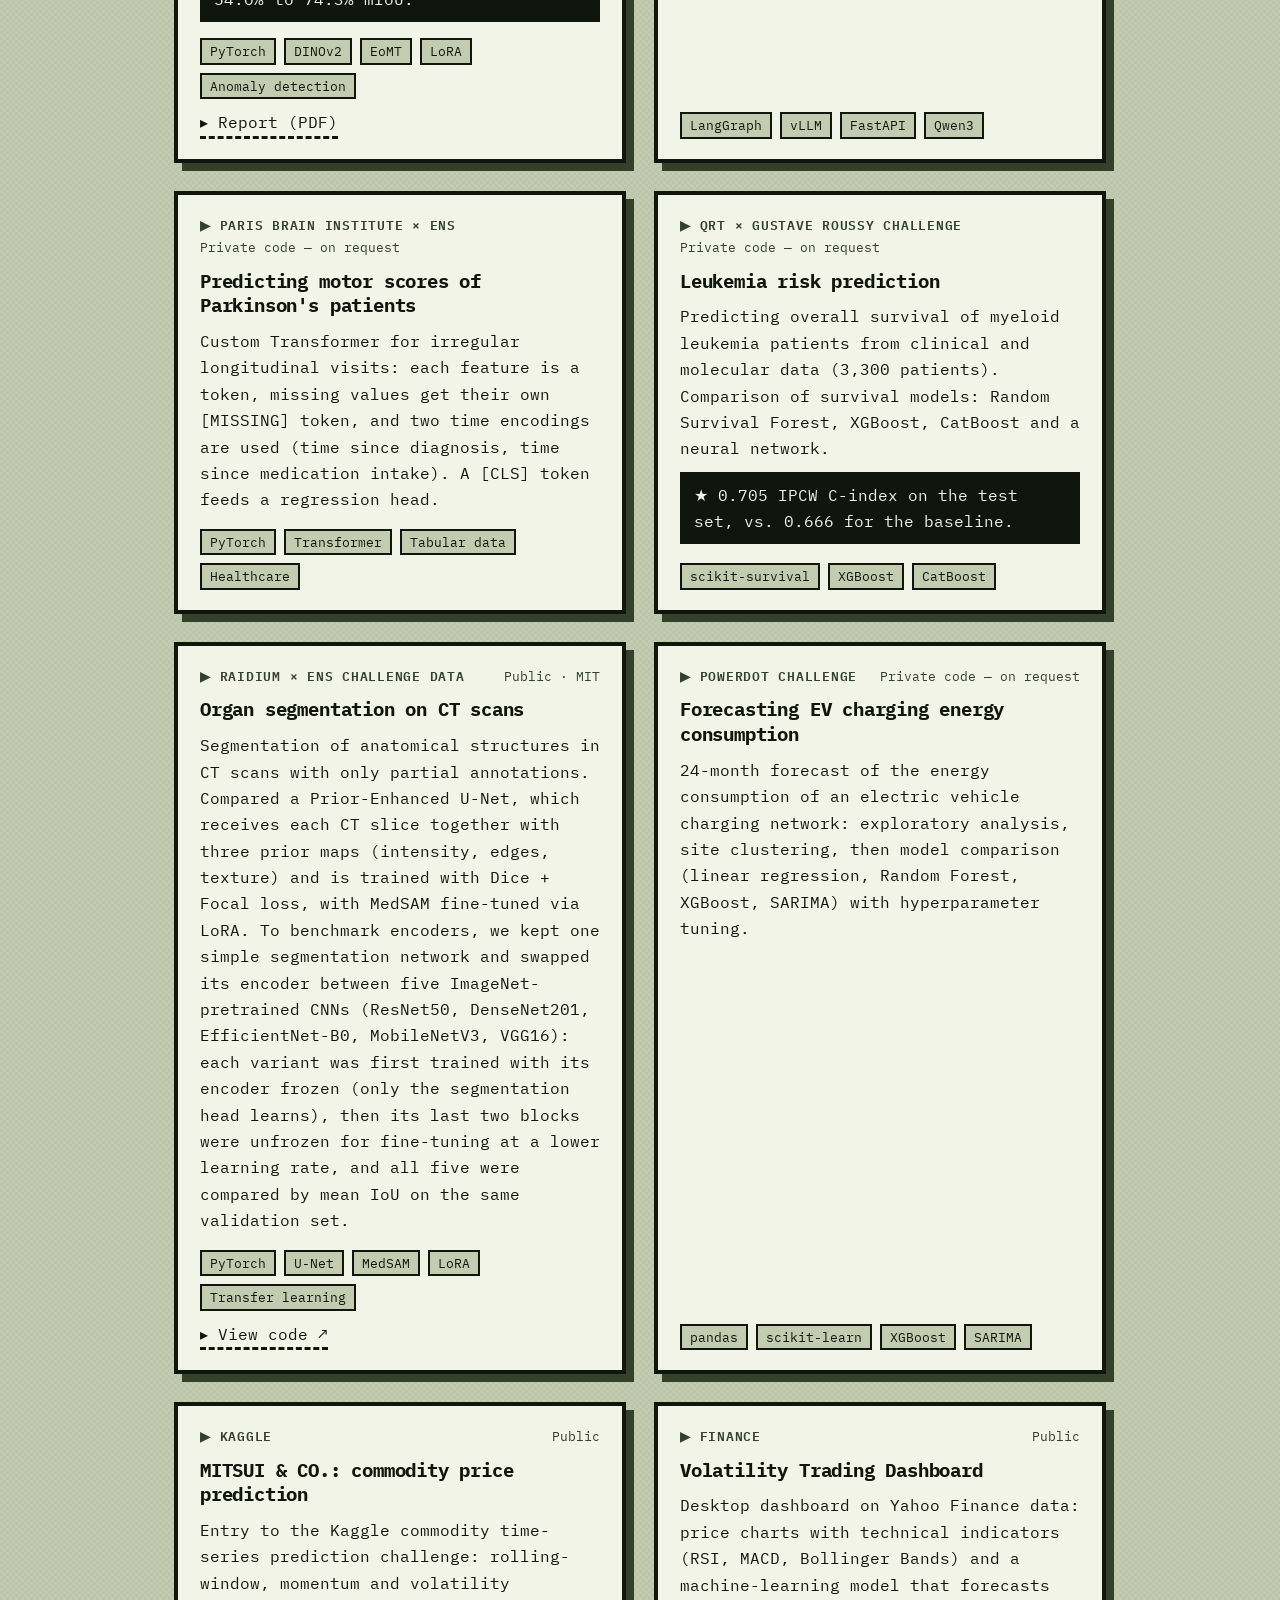
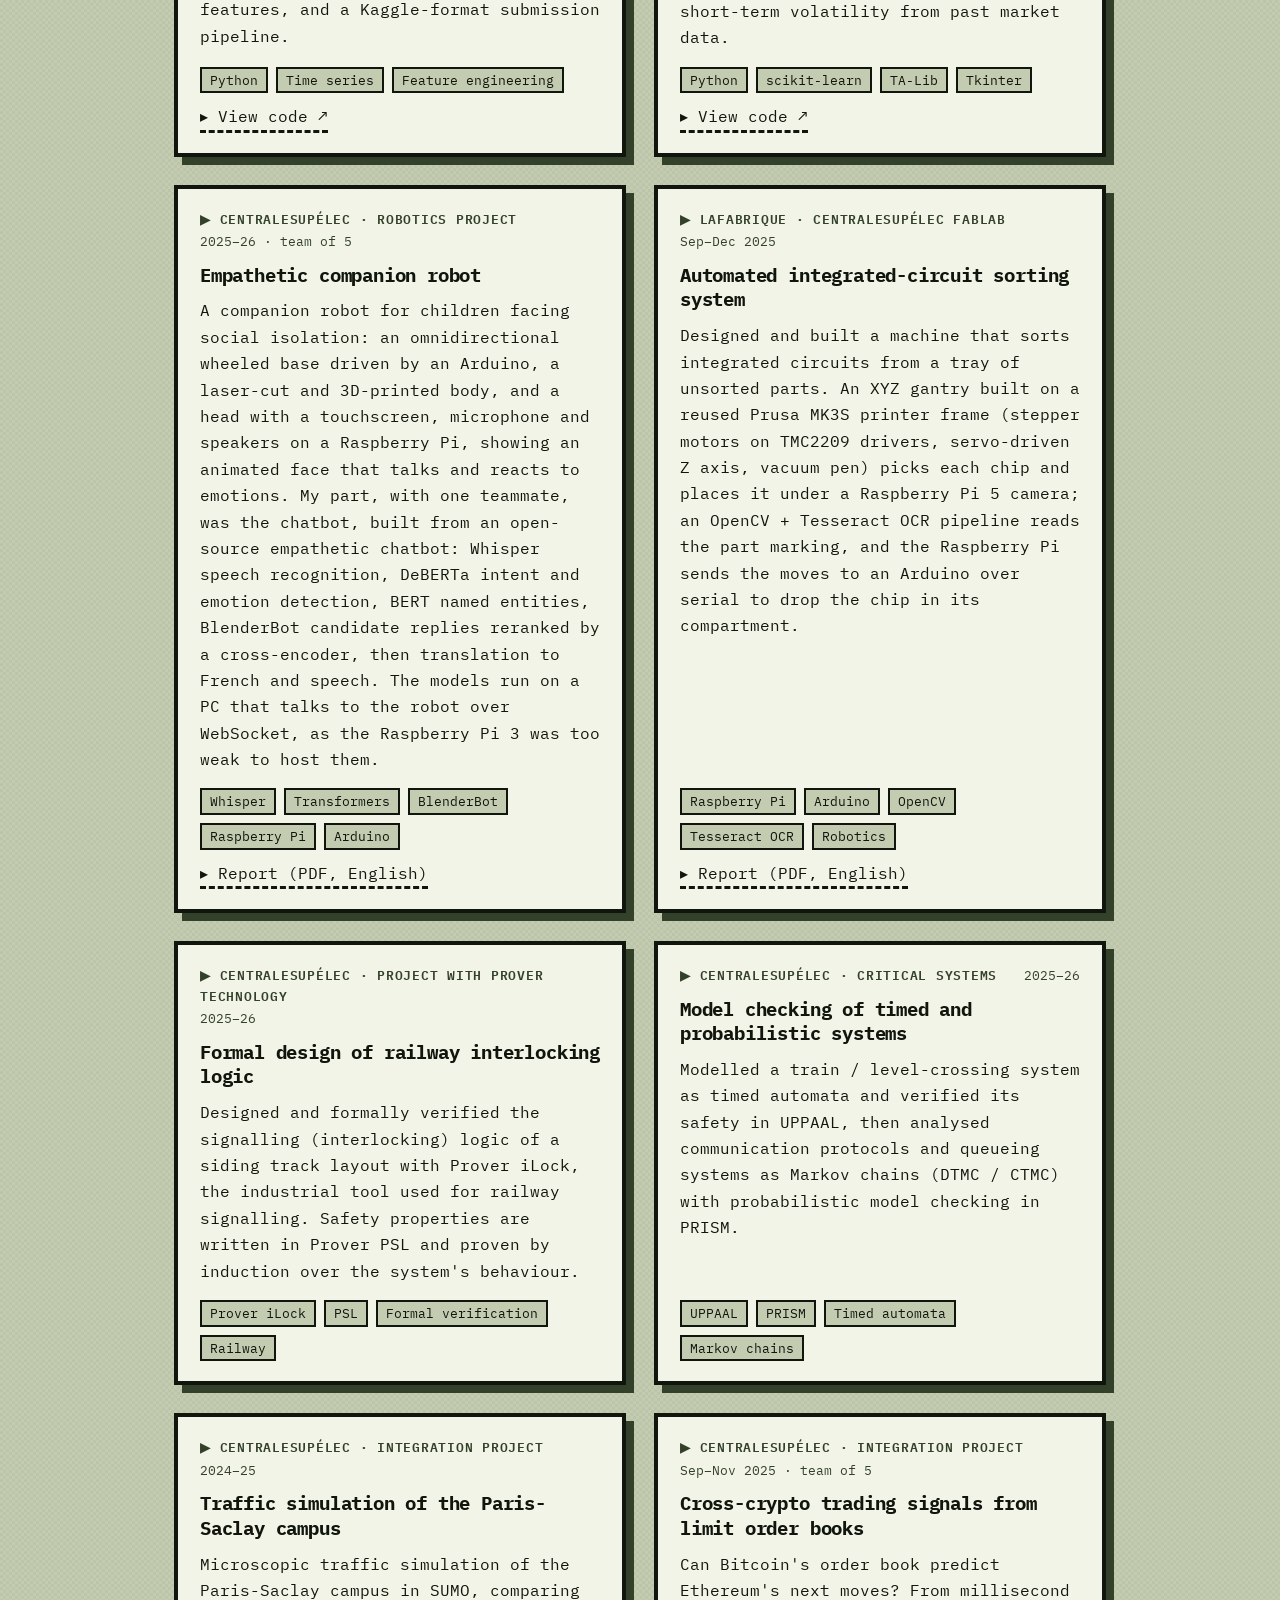
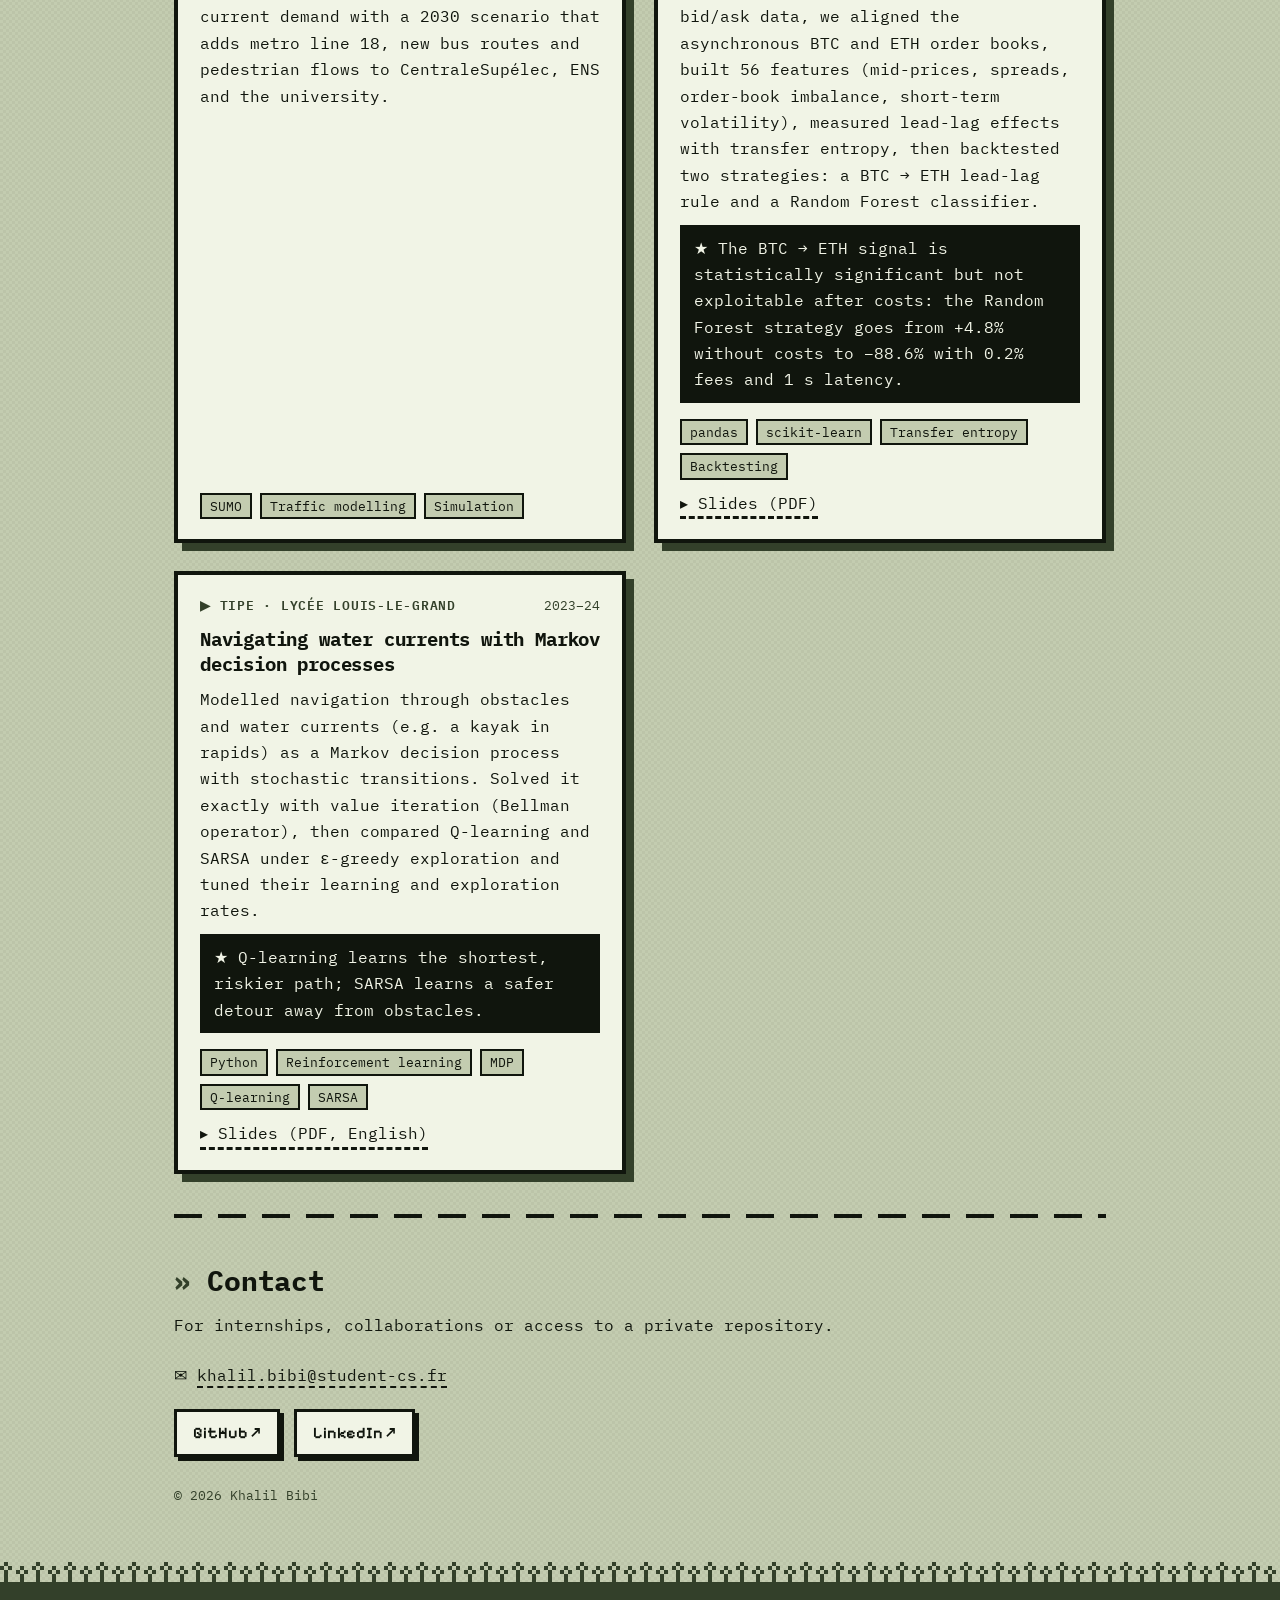
==== commit 9f142bee: "Machine unlearning card: plain-language overview replaces the technical working paper Co-Authored-By" ====
--- a/index.html
+++ b/index.html
@@ -285,7 +285,7 @@
         <p>Personal research on approximate unlearning, mostly with a BatchNorm CNN on Fashion-MNIST, run on Colab A100. The question: at a fixed forget-set size (600 images), does concentrating the forgotten examples in one class, rather than spreading them across classes, change how NegGrad+ behaves? It grew from an unexpected failure into a series of pre-specified studies, each with its protocol, power simulation, calibration and analysis committed before the run.</p>
         <div class="highlight">Concentrated forget sets made NegGrad+ unstable where stratified sets of the same size never did, and its early forget loss depended on concentration beyond what class composition predicts (−0.246 decade per bit of label entropy, 10 seeds, 68 compositions). A bundled BatchNorm intervention cut the retained-utility penalty by 13.7 points, and per-condition tuning brought it down to about 1 point, but mostly by acting more weakly: for 7 of 10 classes no stable setting reached the retrained model's forgetting strength. These are optimization findings only: no erasure or privacy claim.</div>
         <div class="tags"><span>PyTorch</span><span>Machine unlearning</span><span>BatchNorm</span><span>Pre-registration</span><span>Statistics</span><span>LaTeX</span></div>
-        <a class="link" href="files/machine-unlearning-paper.pdf" target="_blank" rel="noopener">Working paper (PDF)</a>
+        <a class="link" href="files/machine-unlearning-overview.pdf" target="_blank" rel="noopener">Plain-language overview (PDF)</a>
         <a class="link" href="files/machine-unlearning-short-report-en.pdf" target="_blank" rel="noopener">Initial report (PDF, English)</a>
         <a class="link" href="files/machine-unlearning-rapport-court-fr.pdf" target="_blank" rel="noopener">Rapport initial (PDF, français)</a>
       </article>
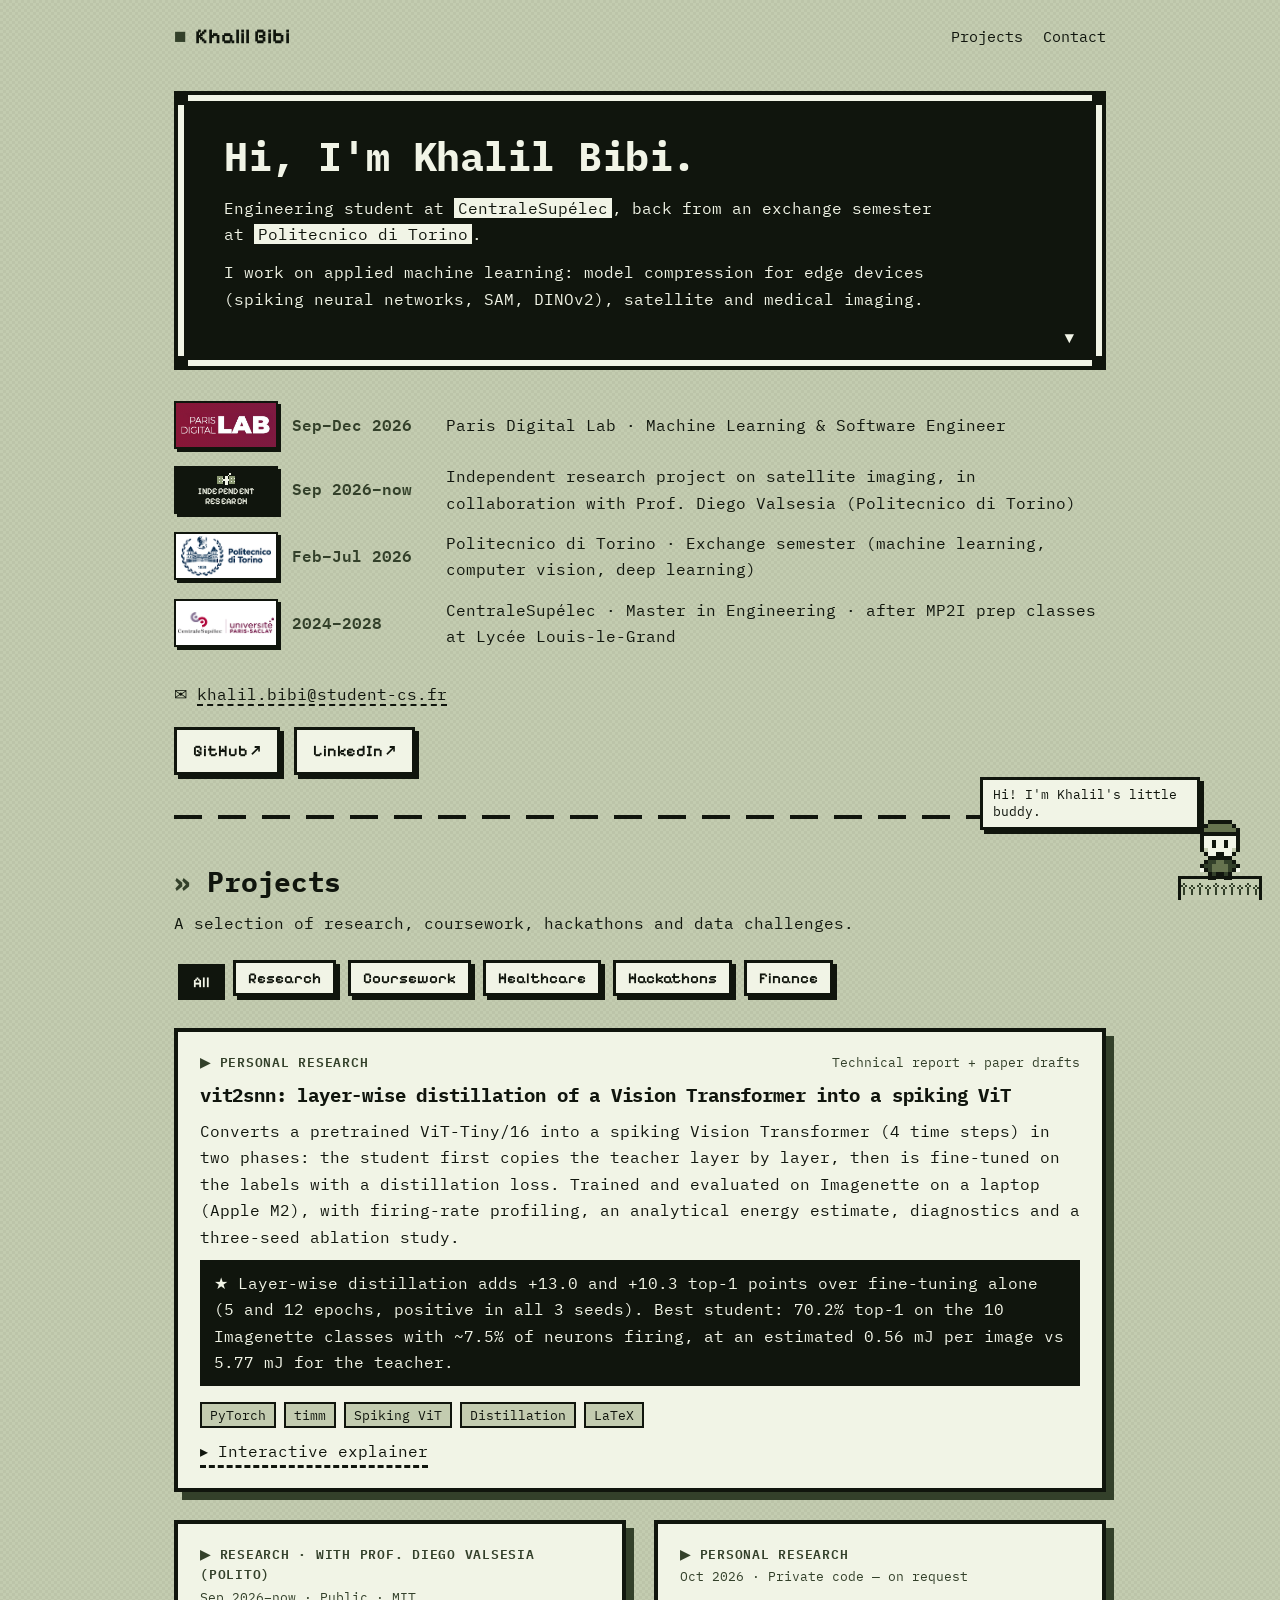
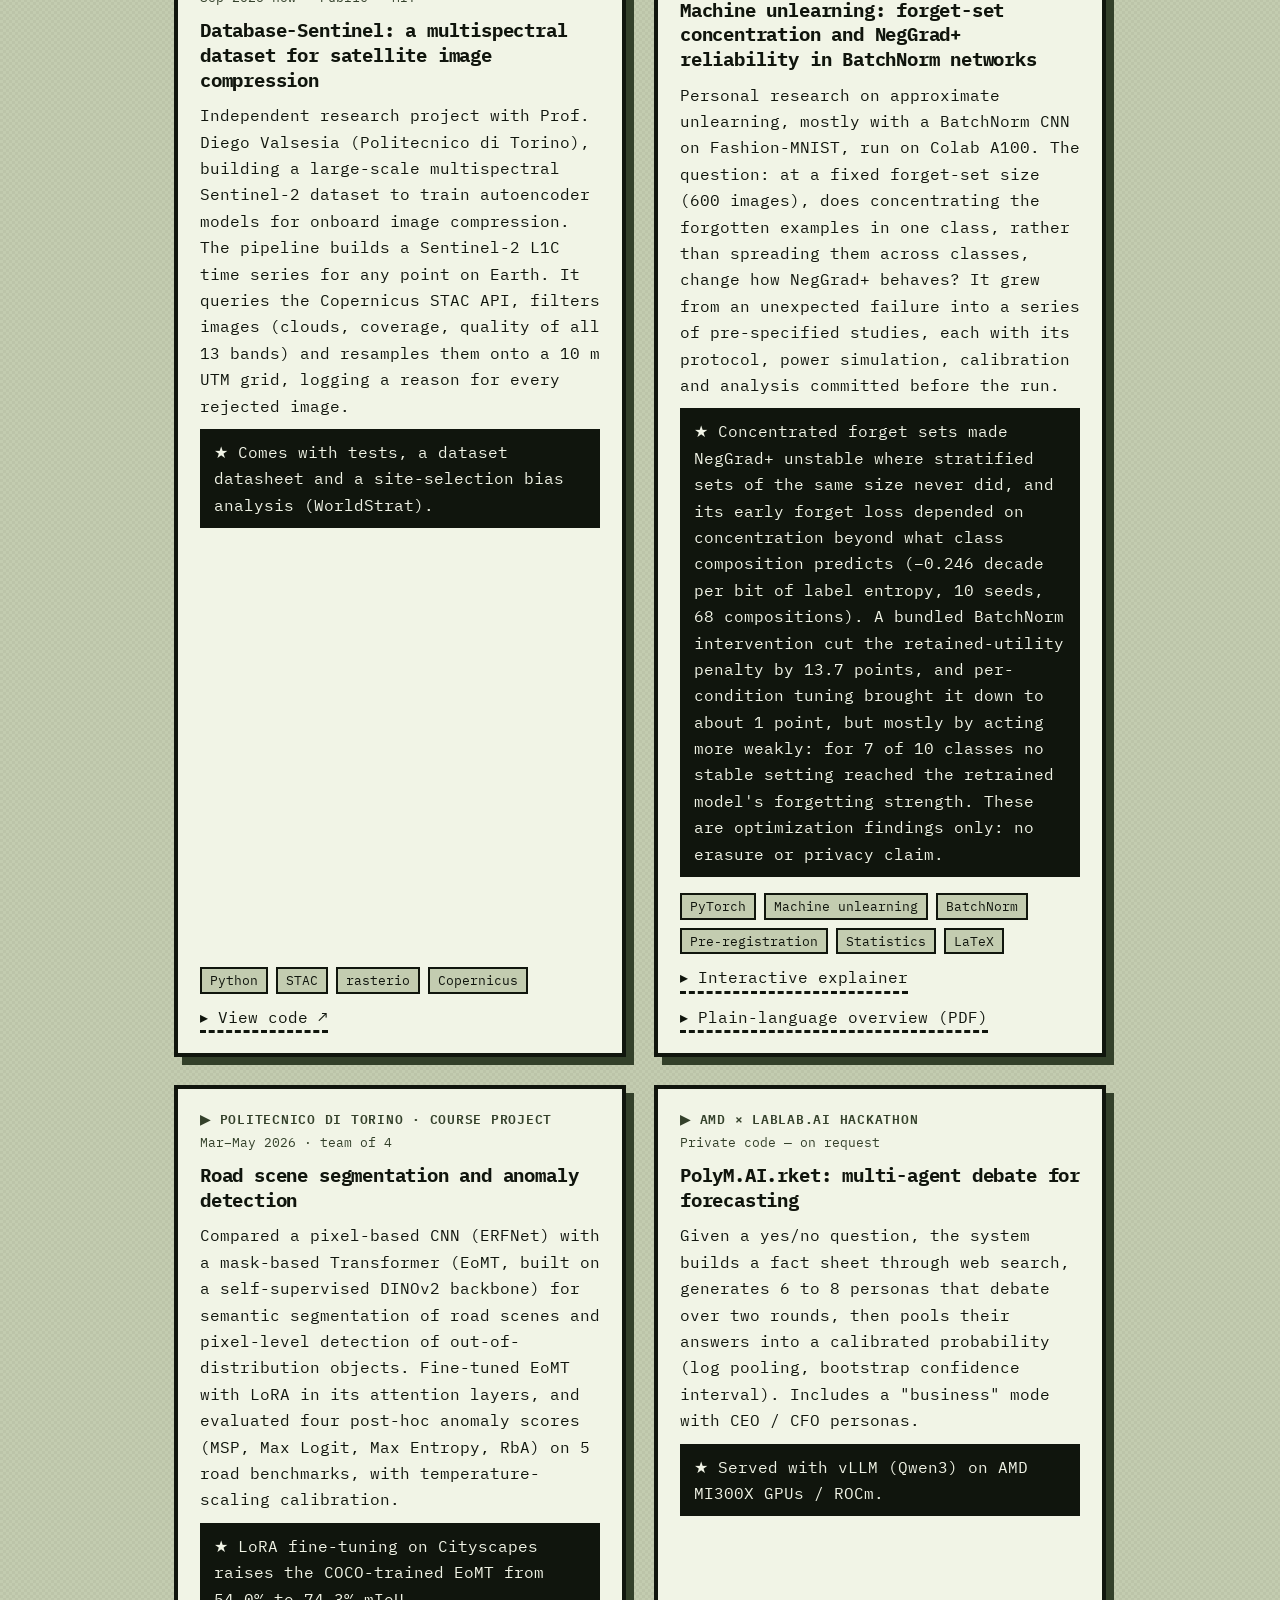
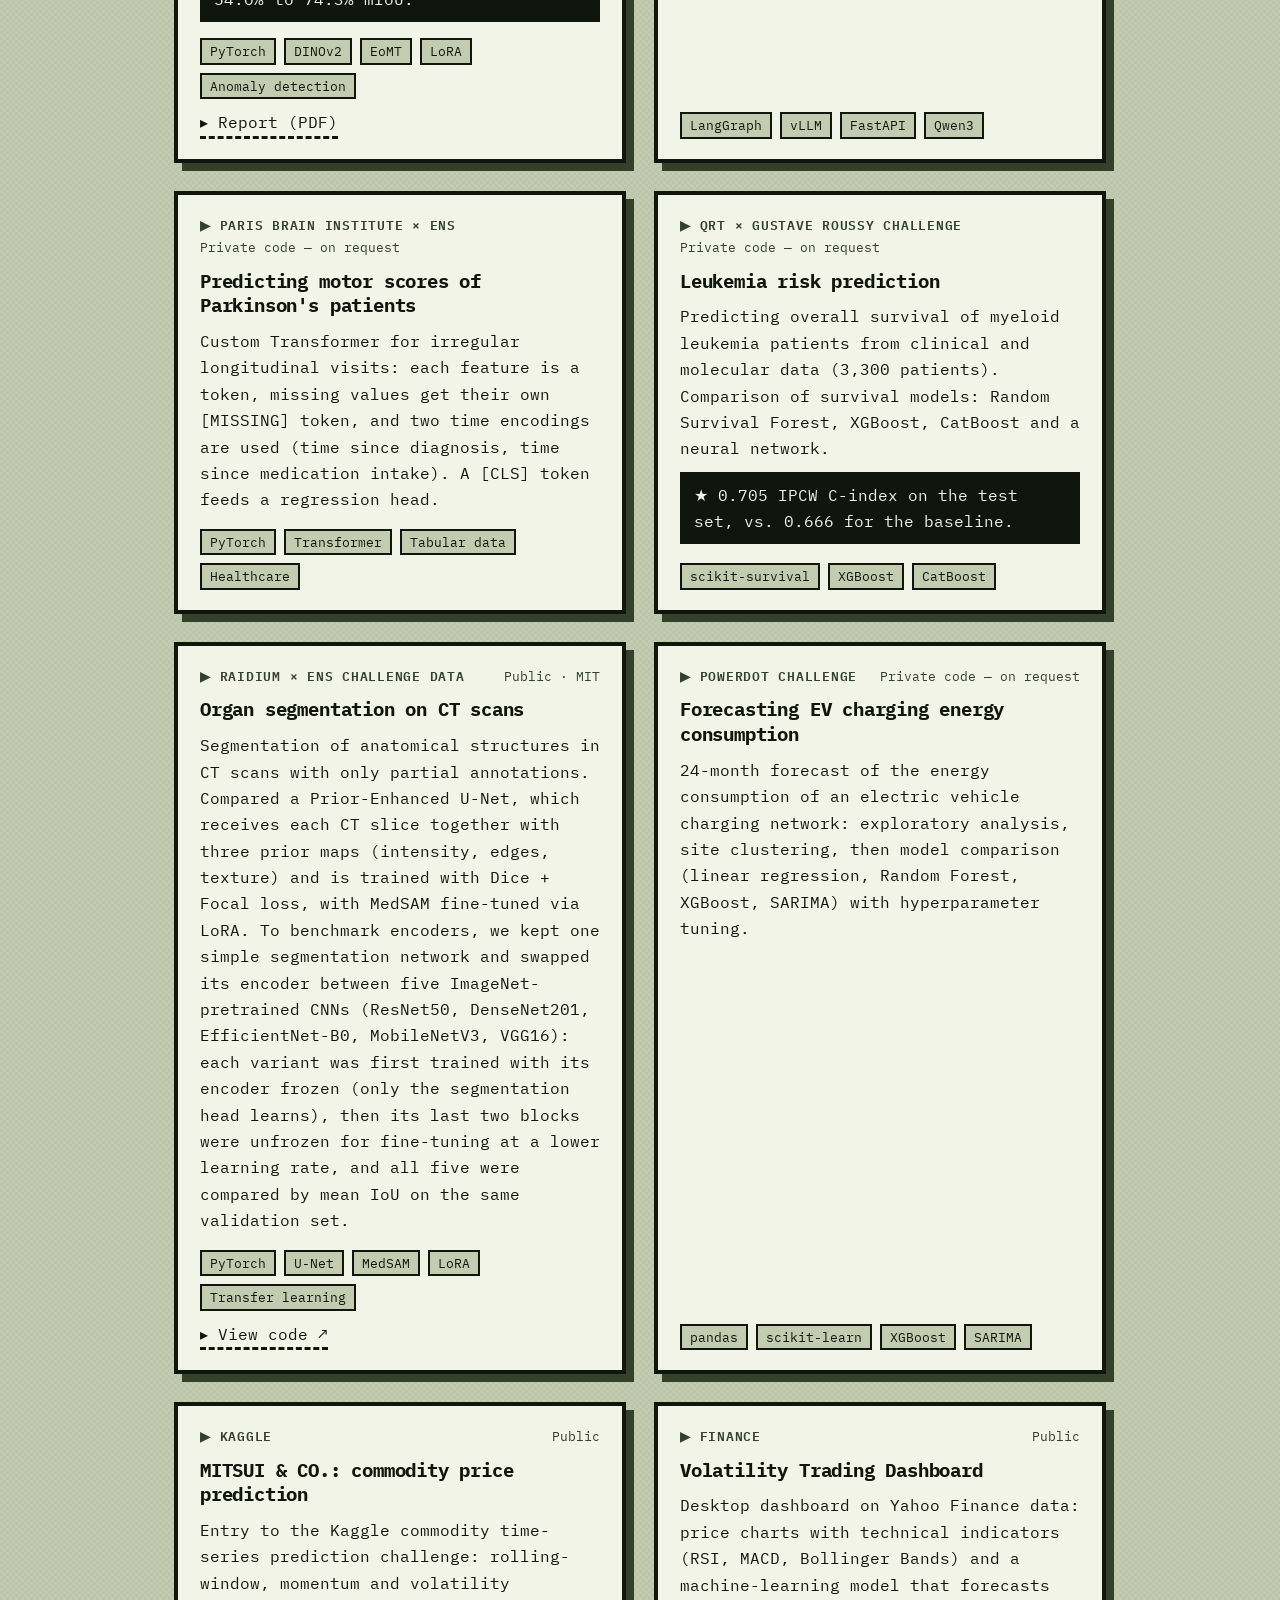
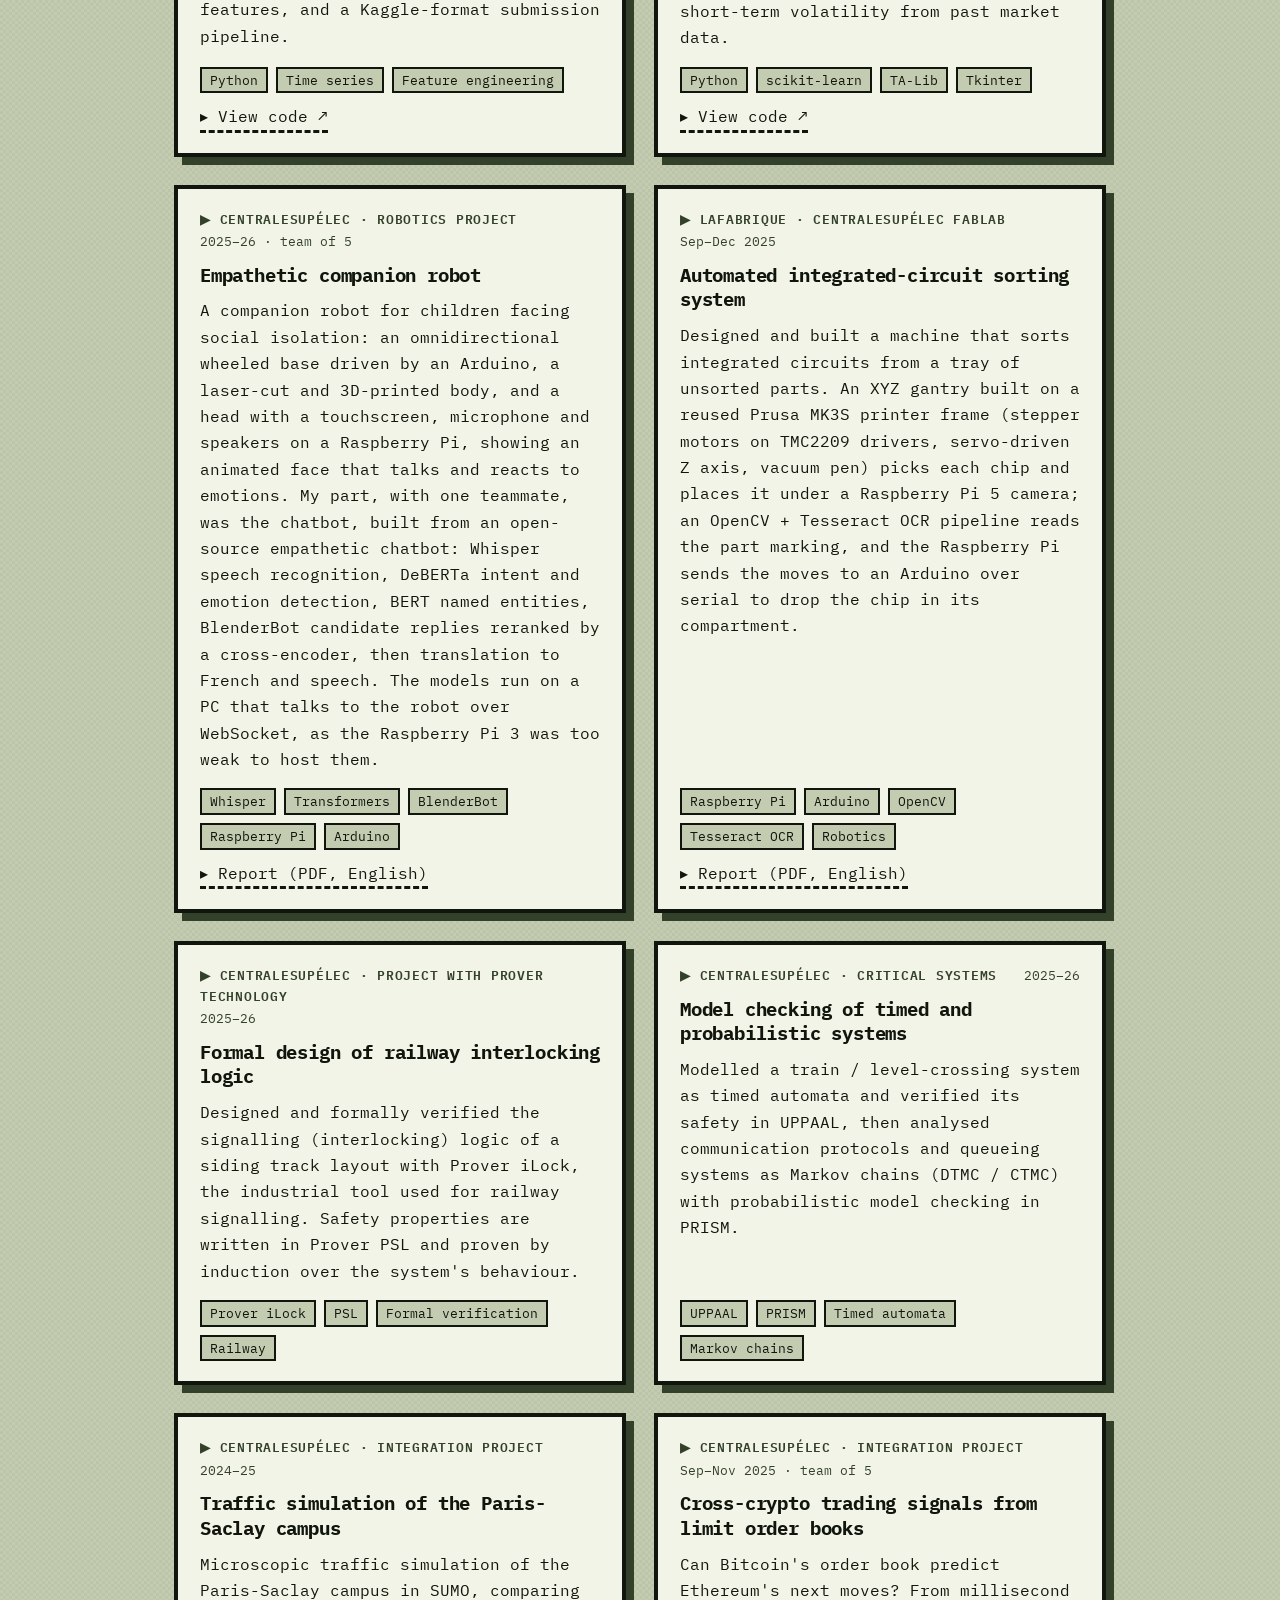
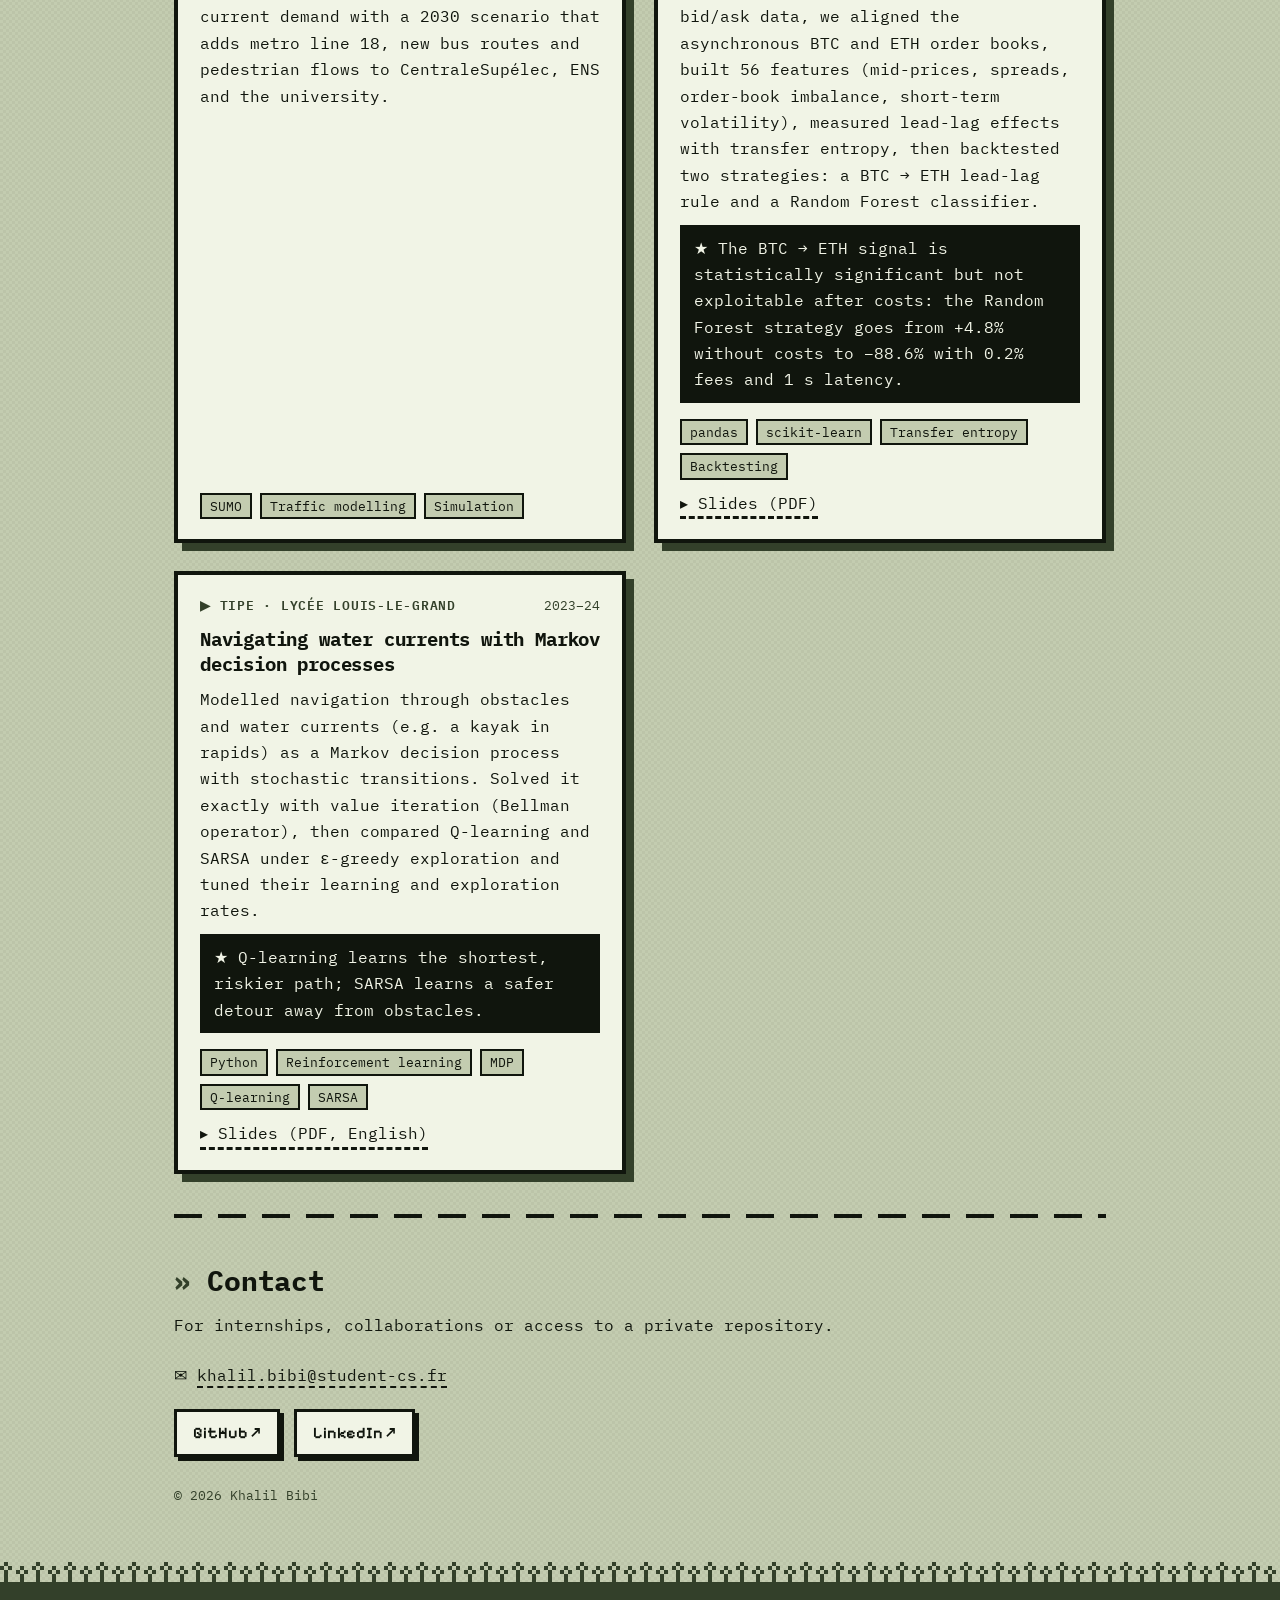
==== commit 11ddc4c0: "Interactive explainers for vit2snn and machine unlearning, linked from the project cards Co-Authored" ====
--- a/index.html
+++ b/index.html
@@ -268,6 +268,7 @@
         <p>Converts a pretrained ViT-Tiny/16 into a spiking Vision Transformer (4 time steps) in two phases: the student first copies the teacher layer by layer, then is fine-tuned on the labels with a distillation loss. Trained and evaluated on Imagenette on a laptop (Apple M2), with firing-rate profiling, an analytical energy estimate, diagnostics and a three-seed ablation study.</p>
         <div class="highlight">Layer-wise distillation adds +13.0 and +10.3 top-1 points over fine-tuning alone (5 and 12 epochs, positive in all 3 seeds). Best student: 70.2% top-1 on the 10 Imagenette classes with ~7.5% of neurons firing, at an estimated 0.56 mJ per image vs 5.77 mJ for the teacher.</div>
         <div class="tags"><span>PyTorch</span><span>timm</span><span>Spiking ViT</span><span>Distillation</span><span>LaTeX</span></div>
+        <a class="link" href="research/vit2snn.html">Interactive explainer</a>
       </article>
 
       <article class="card" data-c="research">
@@ -285,9 +286,8 @@
         <p>Personal research on approximate unlearning, mostly with a BatchNorm CNN on Fashion-MNIST, run on Colab A100. The question: at a fixed forget-set size (600 images), does concentrating the forgotten examples in one class, rather than spreading them across classes, change how NegGrad+ behaves? It grew from an unexpected failure into a series of pre-specified studies, each with its protocol, power simulation, calibration and analysis committed before the run.</p>
         <div class="highlight">Concentrated forget sets made NegGrad+ unstable where stratified sets of the same size never did, and its early forget loss depended on concentration beyond what class composition predicts (−0.246 decade per bit of label entropy, 10 seeds, 68 compositions). A bundled BatchNorm intervention cut the retained-utility penalty by 13.7 points, and per-condition tuning brought it down to about 1 point, but mostly by acting more weakly: for 7 of 10 classes no stable setting reached the retrained model's forgetting strength. These are optimization findings only: no erasure or privacy claim.</div>
         <div class="tags"><span>PyTorch</span><span>Machine unlearning</span><span>BatchNorm</span><span>Pre-registration</span><span>Statistics</span><span>LaTeX</span></div>
+        <a class="link" href="research/machine-unlearning.html">Interactive explainer</a>
         <a class="link" href="files/machine-unlearning-overview.pdf" target="_blank" rel="noopener">Plain-language overview (PDF)</a>
-        <a class="link" href="files/machine-unlearning-short-report-en.pdf" target="_blank" rel="noopener">Initial report (PDF, English)</a>
-        <a class="link" href="files/machine-unlearning-rapport-court-fr.pdf" target="_blank" rel="noopener">Rapport initial (PDF, français)</a>
       </article>
 
       <article class="card" data-c="research coursework">
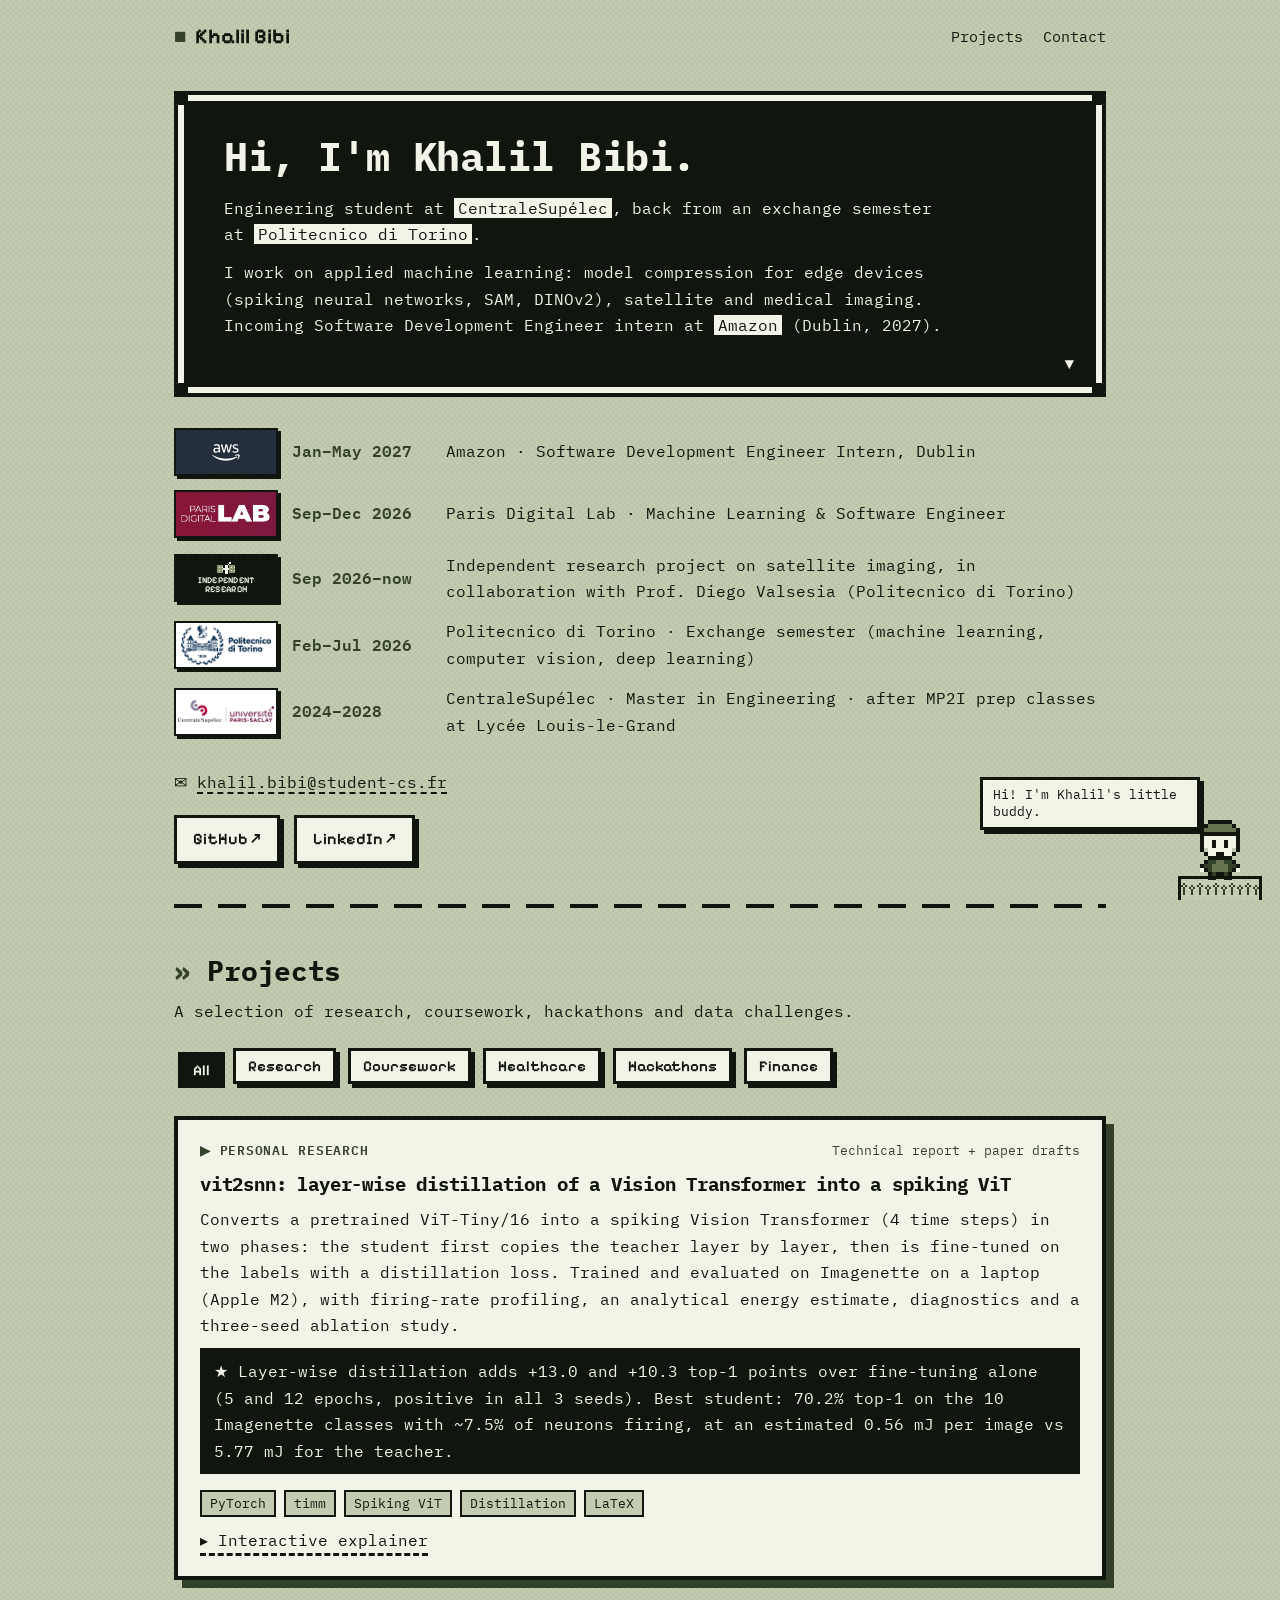
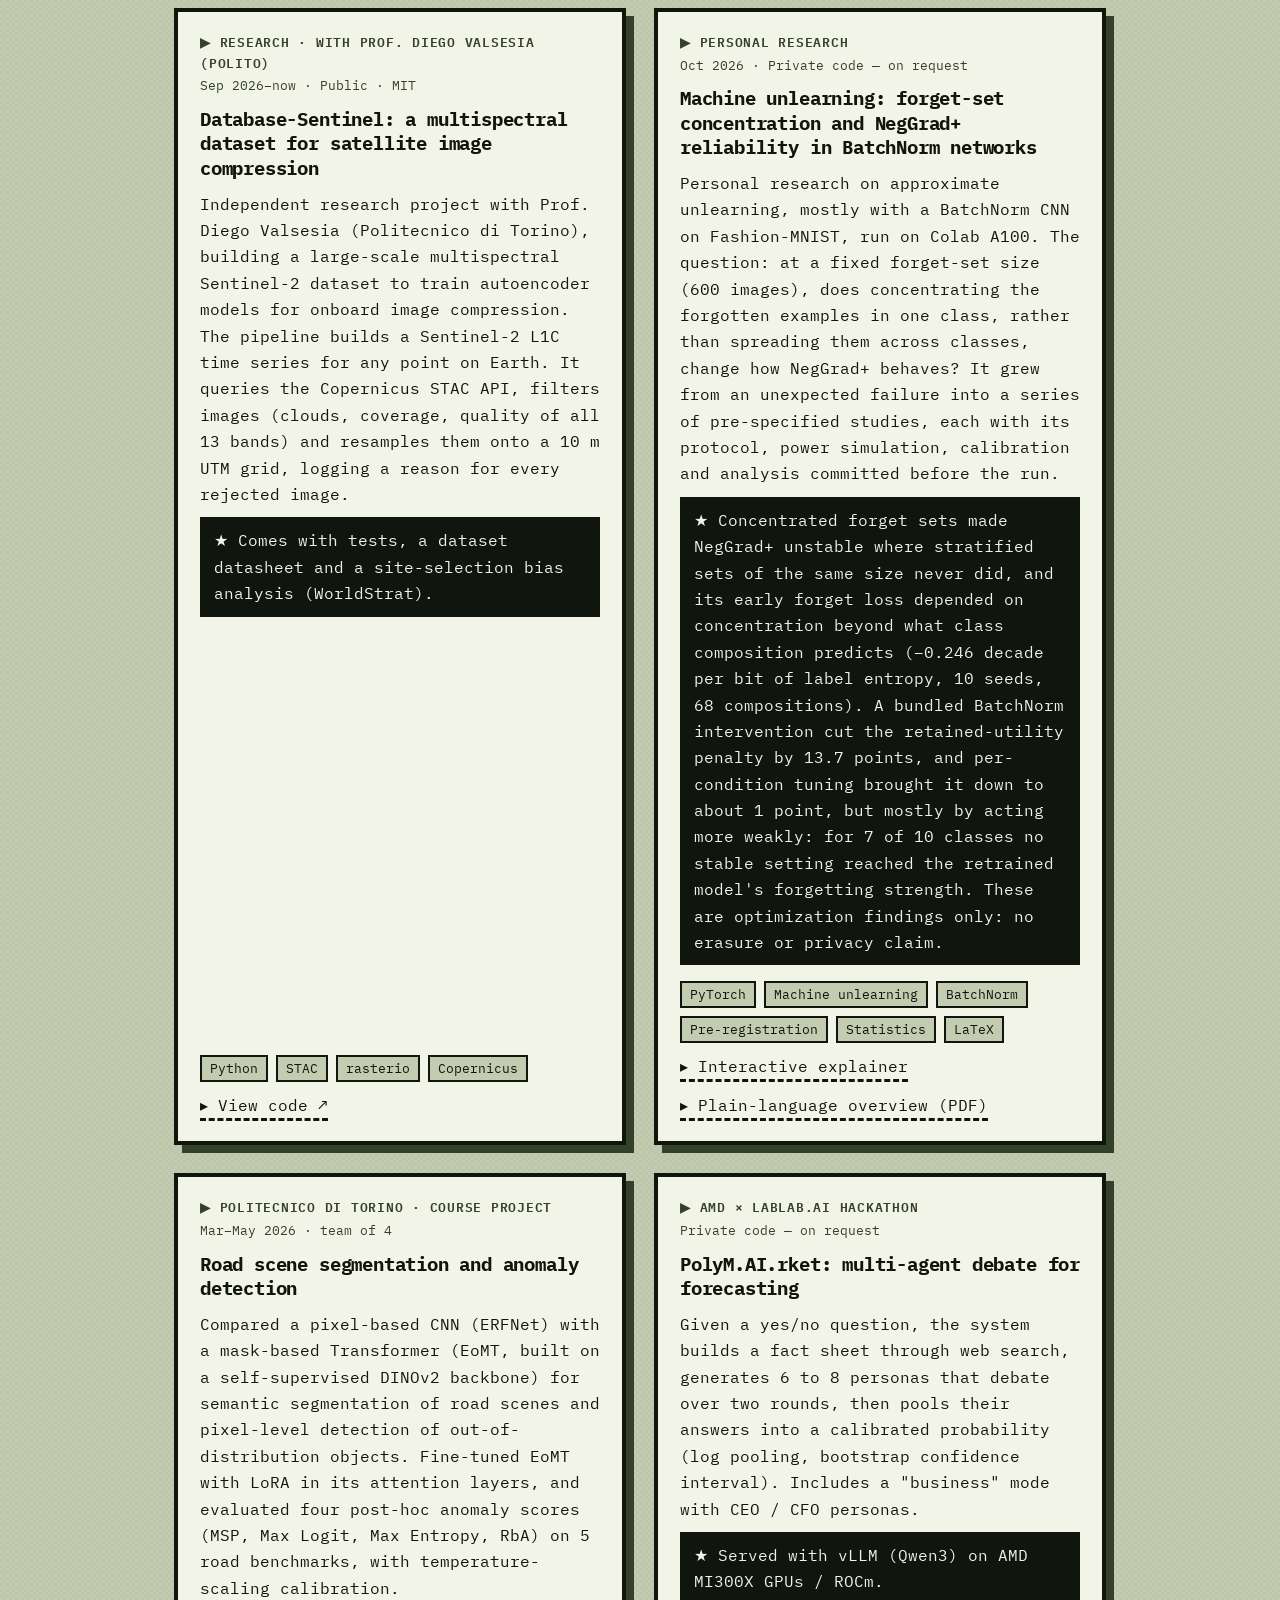
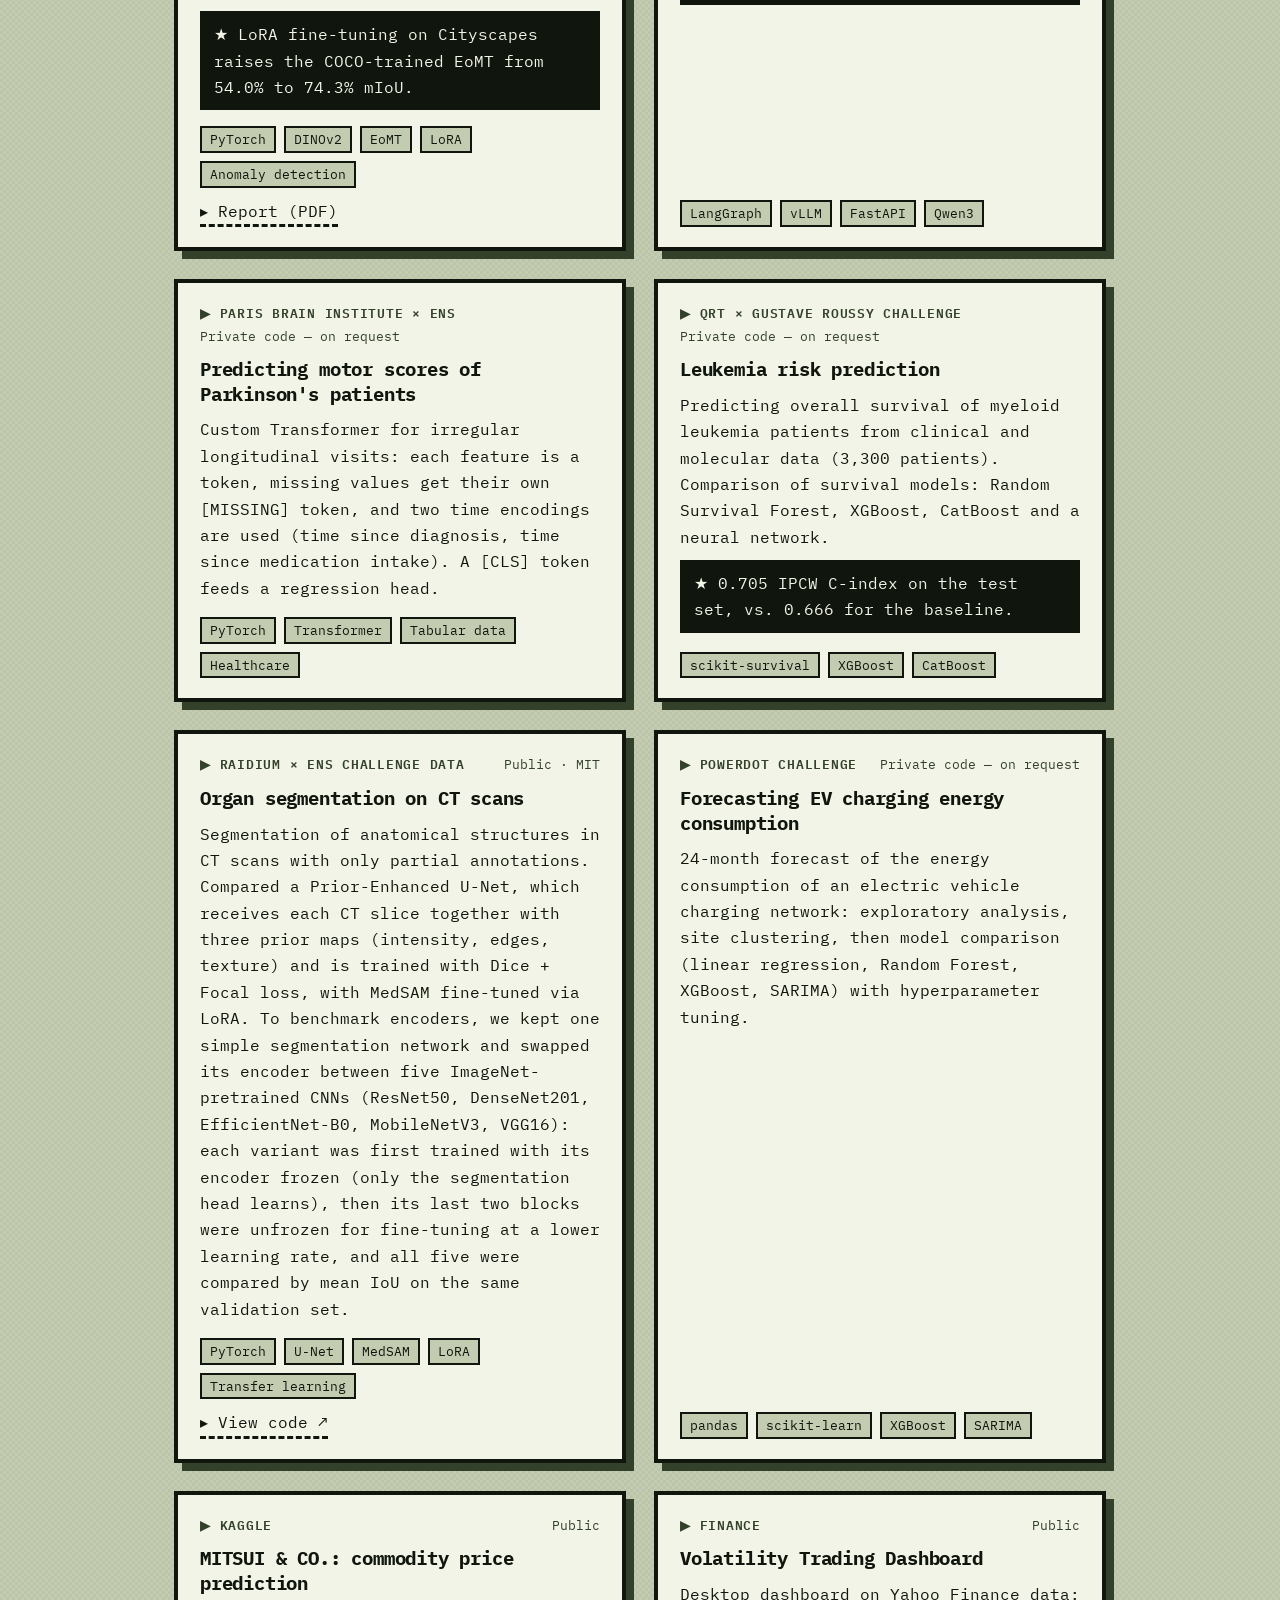
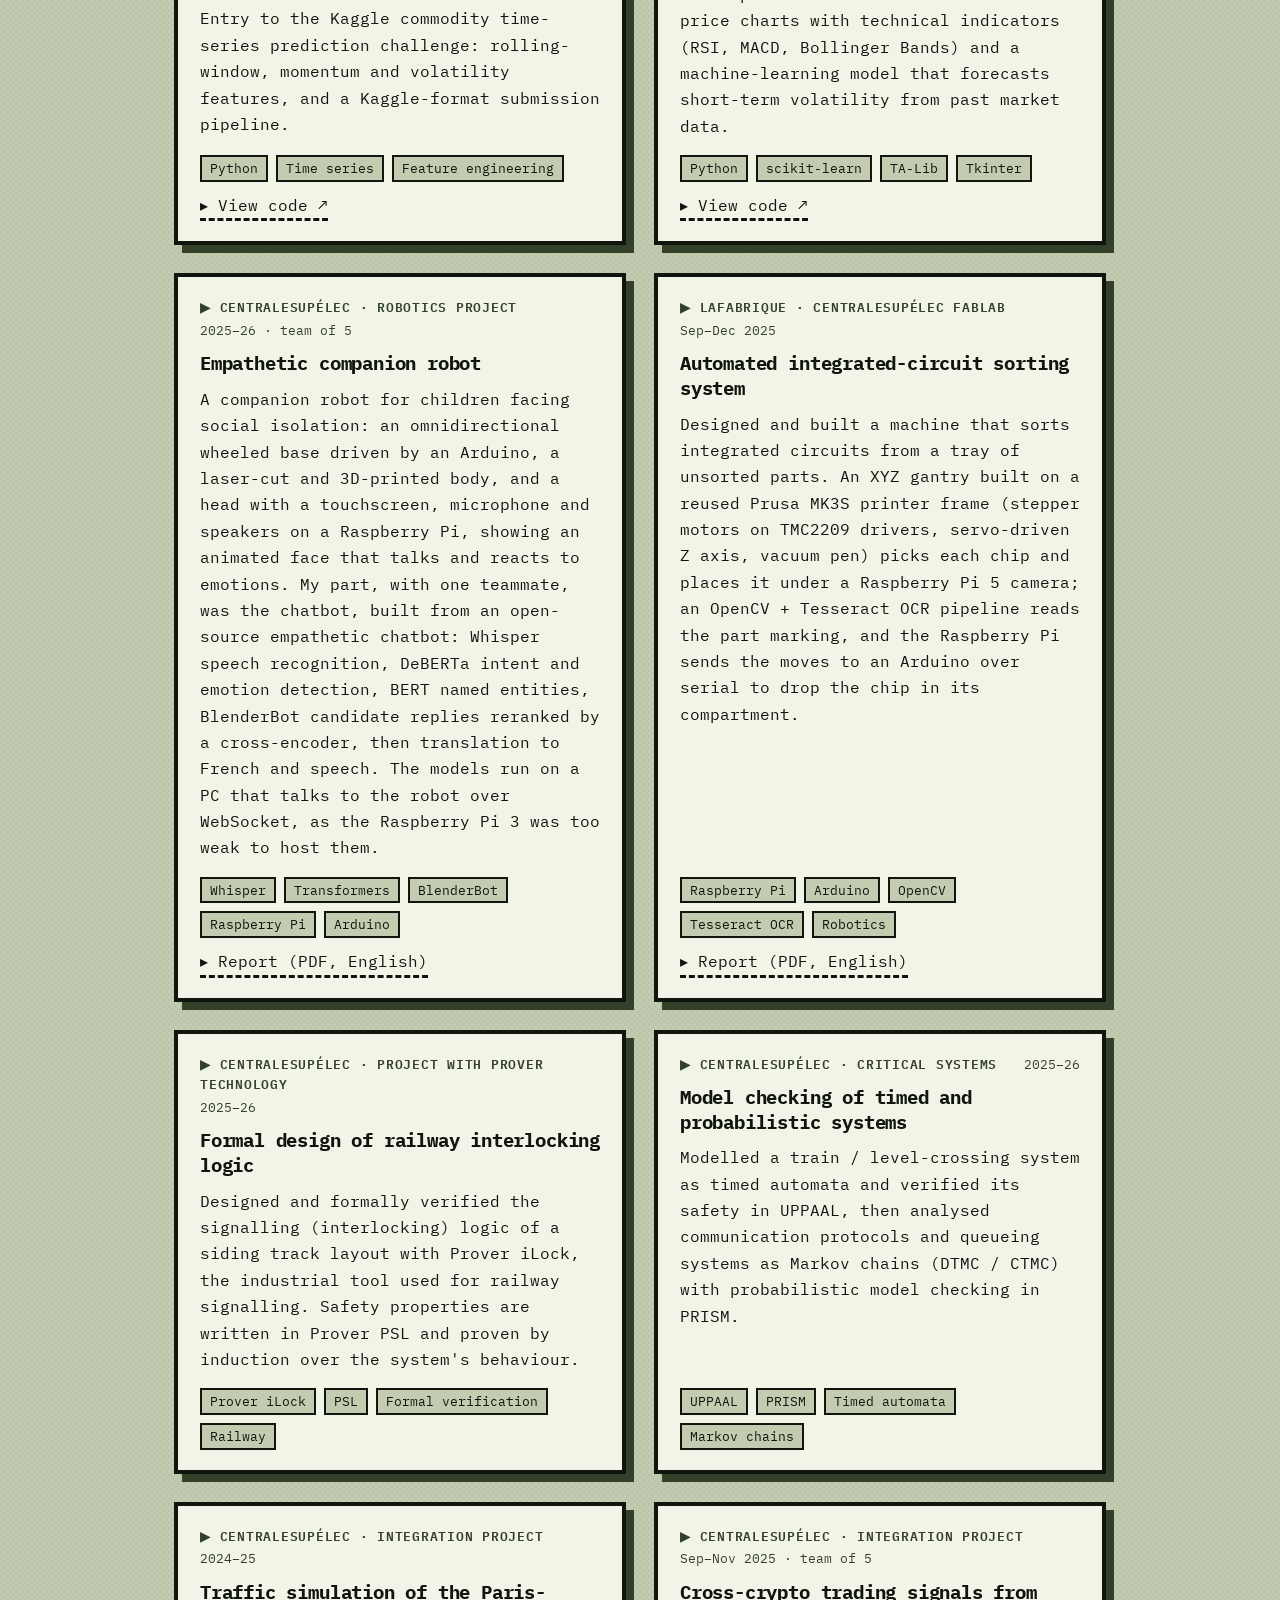
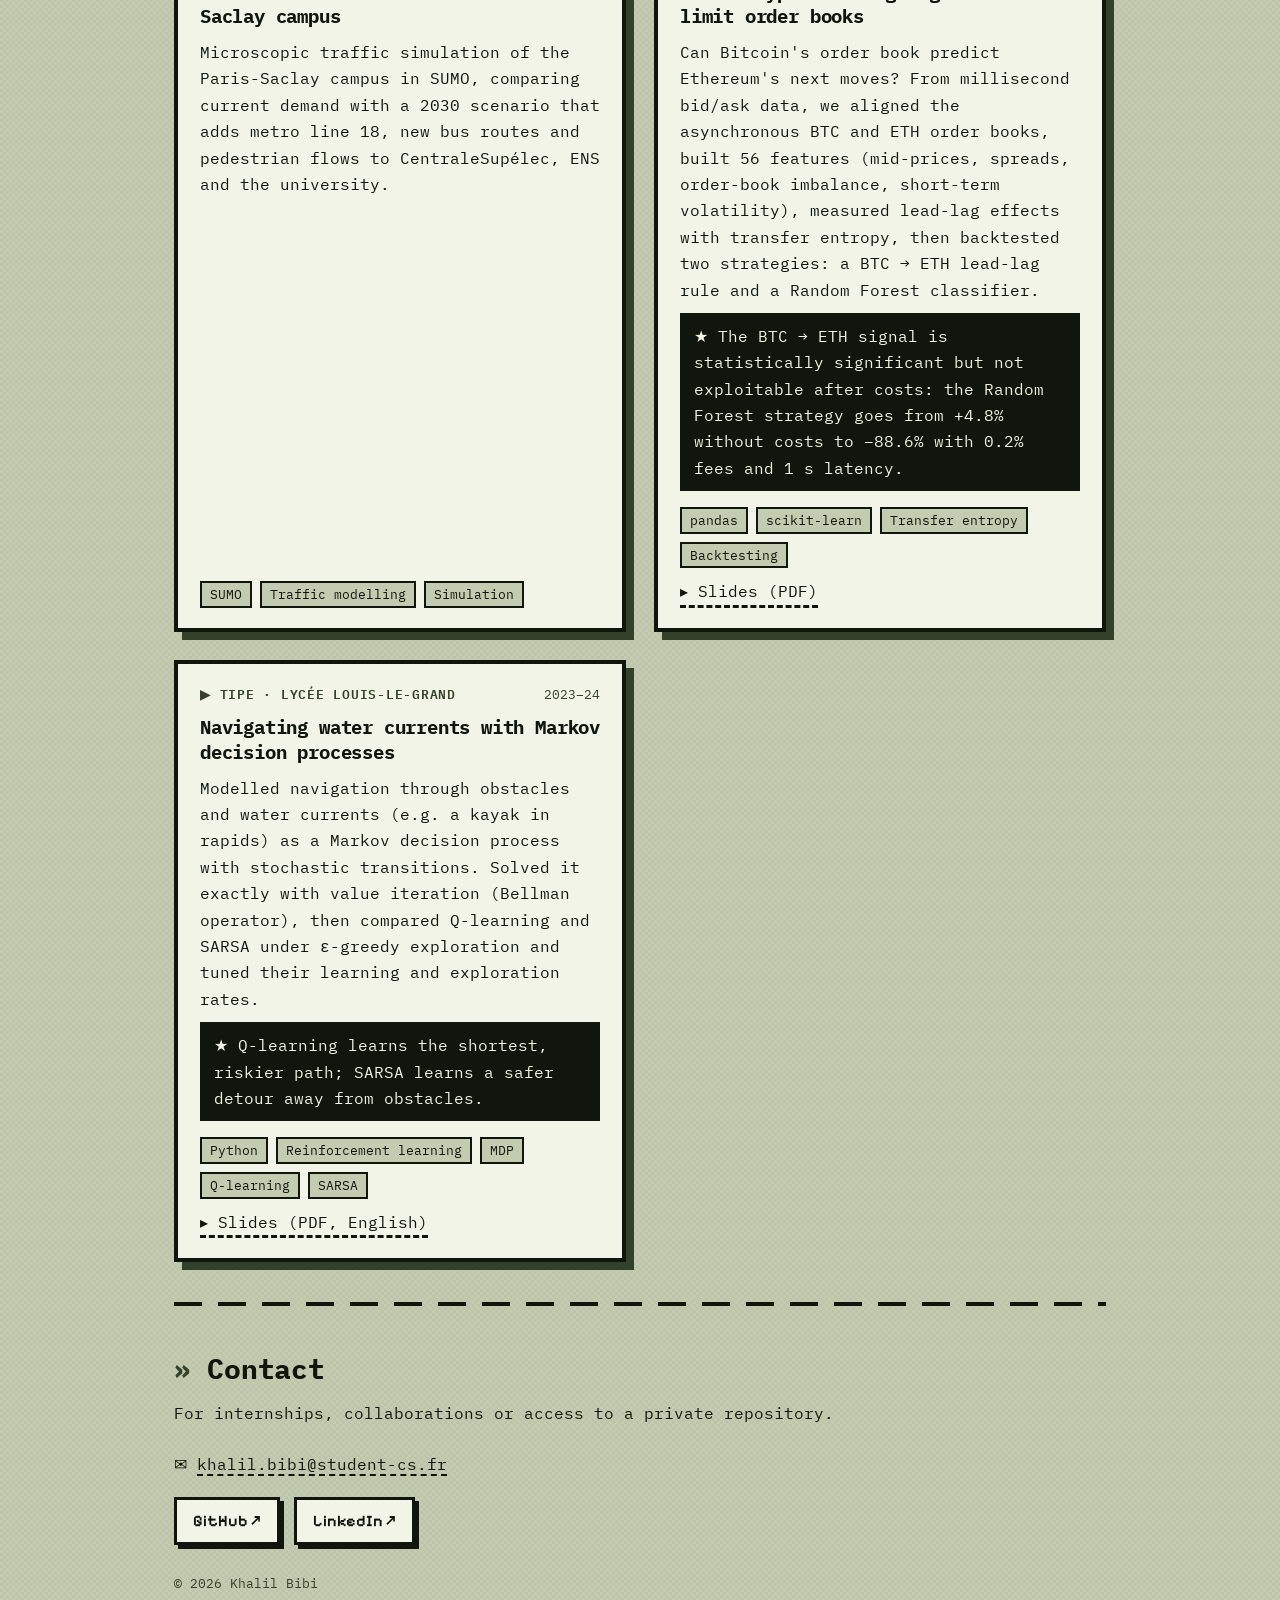
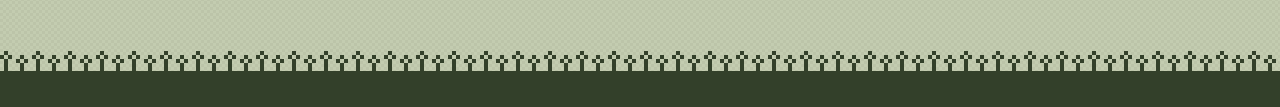
==== commit 8d558df4: "Remet l'expérience Amazon sur la page d'accueil Co-Authored-By: Claude Opus 5.5 <noreply@anthropic.c" ====
--- a/index.html
+++ b/index.html
@@ -227,11 +227,11 @@
       <i class="corner tl"></i><i class="corner tr"></i><i class="corner bl"></i><i class="corner br"></i>
       <h1>Hi, I'm Khalil Bibi.</h1>
       <p>Engineering student at <strong>CentraleSupélec</strong>, back from an exchange semester at <strong>Politecnico di Torino</strong>.</p>
-      <p>I work on applied machine learning: model compression for edge devices (spiking neural networks, SAM, DINOv2), satellite and medical imaging.<!-- Incoming Software Development Engineer intern at <strong>Amazon</strong> (Dublin, 2027).--></p>
+      <p>I work on applied machine learning: model compression for edge devices (spiking neural networks, SAM, DINOv2), satellite and medical imaging. Incoming Software Development Engineer intern at <strong>Amazon</strong> (Dublin, 2027).</p>
       <span class="next" aria-hidden="true">▼</span>
     </div>
     <ul class="cv">
-      <!-- <li><img class="org org-aws" src="files/logos/aws.png?v=2" alt="AWS" width="104" height="48"><span>Jan–May 2027</span>Amazon · Software Development Engineer Intern, Dublin</li> -->
+      <li><img class="org org-aws" src="files/logos/aws.png?v=2" alt="AWS" width="104" height="48"><span>Jan–May 2027</span>Amazon · Software Development Engineer Intern, Dublin</li>
       <li><img class="org org-pdl" src="files/logos/pdl.png?v=4" alt="Paris Digital Lab" width="104" height="48"><span>Sep–Dec 2026</span>Paris Digital Lab · Machine Learning &amp; Software Engineer</li>
       <li><div class="org org-indep" role="img" aria-label="Independent research"><svg viewBox="0 0 12 8" shape-rendering="crispEdges" aria-hidden="true"><rect x="8" y="0" width="1" height="1" fill="#f1f4e6"/><rect x="7" y="1" width="1" height="1" fill="#f1f4e6"/><rect x="0" y="2" width="1" height="1" fill="#8a9871"/><rect x="1" y="2" width="1" height="1" fill="#8a9871"/><rect x="2" y="2" width="1" height="1" fill="#8a9871"/><rect x="3" y="2" width="1" height="1" fill="#8a9871"/><rect x="5" y="2" width="1" height="1" fill="#f1f4e6"/><rect x="6" y="2" width="1" height="1" fill="#f1f4e6"/><rect x="8" y="2" width="1" height="1" fill="#8a9871"/><rect x="9" y="2" width="1" height="1" fill="#8a9871"/><rect x="10" y="2" width="1" height="1" fill="#8a9871"/><rect x="11" y="2" width="1" height="1" fill="#8a9871"/><rect x="0" y="3" width="1" height="1" fill="#8a9871"/><rect x="1" y="3" width="1" height="1" fill="#f1f4e6"/><rect x="2" y="3" width="1" height="1" fill="#8a9871"/><rect x="3" y="3" width="1" height="1" fill="#f1f4e6"/><rect x="5" y="3" width="1" height="1" fill="#f1f4e6"/><rect x="6" y="3" width="1" height="1" fill="#f1f4e6"/><rect x="8" y="3" width="1" height="1" fill="#8a9871"/><rect x="9" y="3" width="1" height="1" fill="#f1f4e6"/><rect x="10" y="3" width="1" height="1" fill="#8a9871"/><rect x="11" y="3" width="1" height="1" fill="#f1f4e6"/><rect x="0" y="4" width="1" height="1" fill="#8a9871"/><rect x="1" y="4" width="1" height="1" fill="#8a9871"/><rect x="2" y="4" width="1" height="1" fill="#8a9871"/><rect x="3" y="4" width="1" height="1" fill="#8a9871"/><rect x="4" y="4" width="1" height="1" fill="#f1f4e6"/><rect x="5" y="4" width="1" height="1" fill="#f1f4e6"/><rect x="6" y="4" width="1" height="1" fill="#f1f4e6"/><rect x="7" y="4" width="1" height="1" fill="#f1f4e6"/><rect x="8" y="4" width="1" height="1" fill="#8a9871"/><rect x="9" y="4" width="1" height="1" fill="#8a9871"/><rect x="10" y="4" width="1" height="1" fill="#8a9871"/><rect x="11" y="4" width="1" height="1" fill="#8a9871"/><rect x="0" y="5" width="1" height="1" fill="#8a9871"/><rect x="1" y="5" width="1" height="1" fill="#f1f4e6"/><rect x="2" y="5" width="1" height="1" fill="#8a9871"/><rect x="3" y="5" width="1" height="1" fill="#f1f4e6"/><rect x="5" y="5" width="1" height="1" fill="#f1f4e6"/><rect x="6" y="5" width="1" height="1" fill="#f1f4e6"/><rect x="8" y="5" width="1" height="1" fill="#8a9871"/><rect x="9" y="5" width="1" height="1" fill="#f1f4e6"/><rect x="10" y="5" width="1" height="1" fill="#8a9871"/><rect x="11" y="5" width="1" height="1" fill="#f1f4e6"/><rect x="0" y="6" width="1" height="1" fill="#8a9871"/><rect x="1" y="6" width="1" height="1" fill="#8a9871"/><rect x="2" y="6" width="1" height="1" fill="#8a9871"/><rect x="3" y="6" width="1" height="1" fill="#8a9871"/><rect x="5" y="6" width="1" height="1" fill="#f1f4e6"/><rect x="6" y="6" width="1" height="1" fill="#f1f4e6"/><rect x="8" y="6" width="1" height="1" fill="#8a9871"/><rect x="9" y="6" width="1" height="1" fill="#8a9871"/><rect x="10" y="6" width="1" height="1" fill="#8a9871"/><rect x="11" y="6" width="1" height="1" fill="#8a9871"/><rect x="5" y="7" width="1" height="1" fill="#f1f4e6"/><rect x="6" y="7" width="1" height="1" fill="#f1f4e6"/></svg><b>Independent<br>research</b></div><span>Sep 2026–now</span>Independent research project on satellite imaging, in collaboration with Prof. Diego Valsesia (Politecnico di Torino)</li>
       <li><img class="org" src="files/logos/polito.png?v=2" alt="Politecnico di Torino" width="104" height="48"><span>Feb–Jul 2026</span>Politecnico di Torino · Exchange semester (machine learning, computer vision, deep learning)</li>
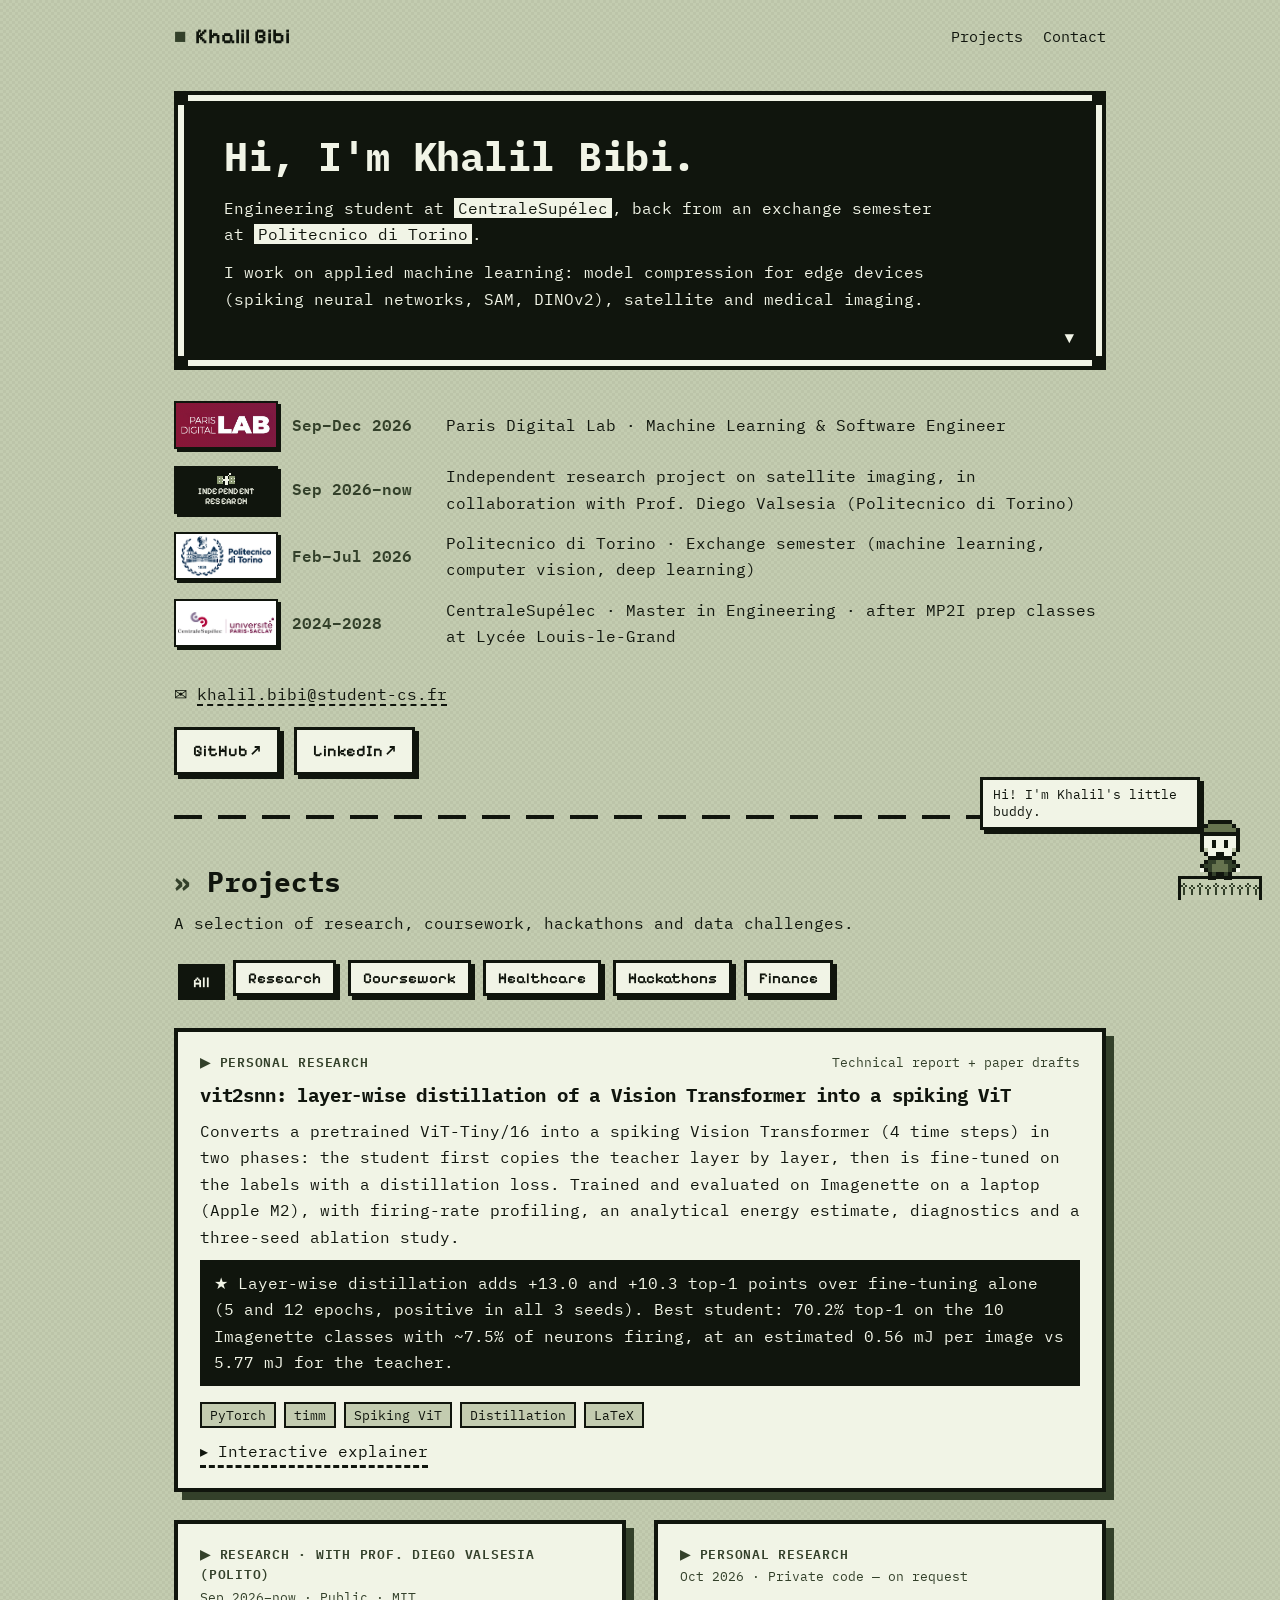
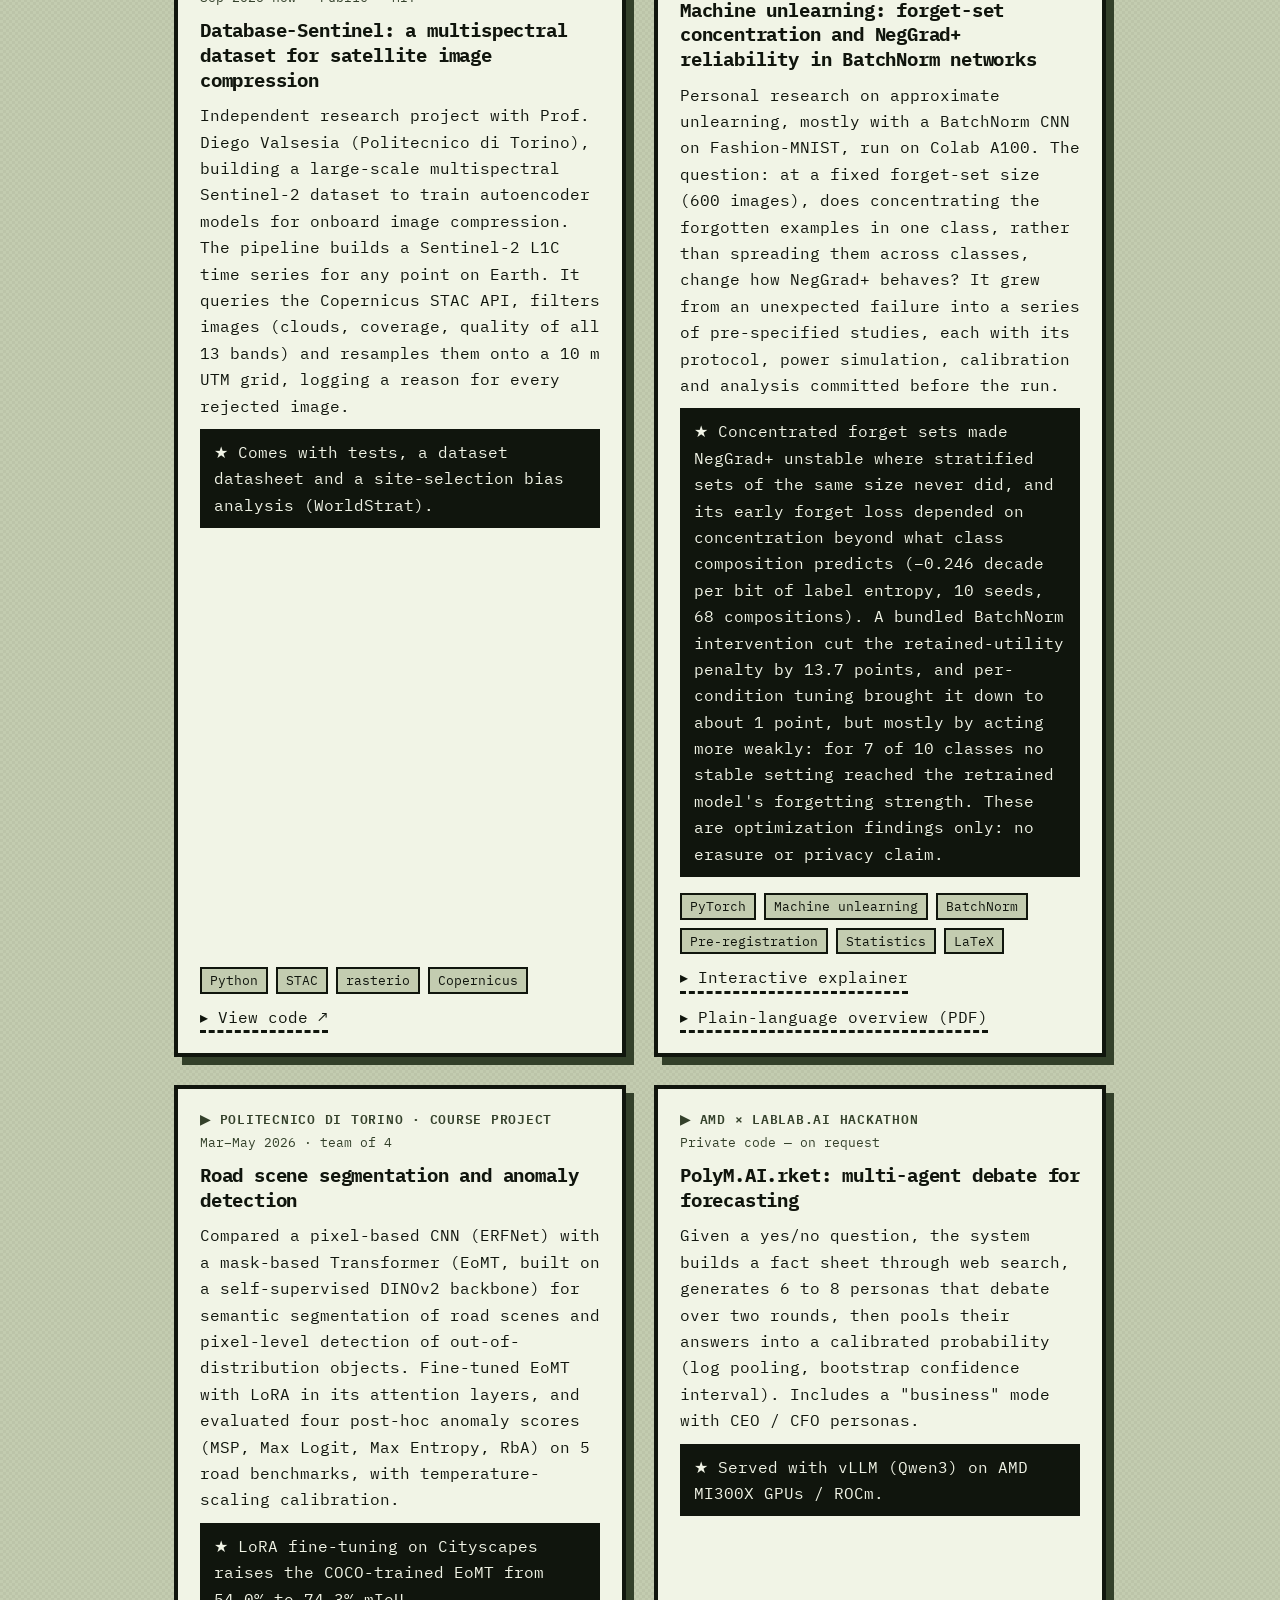
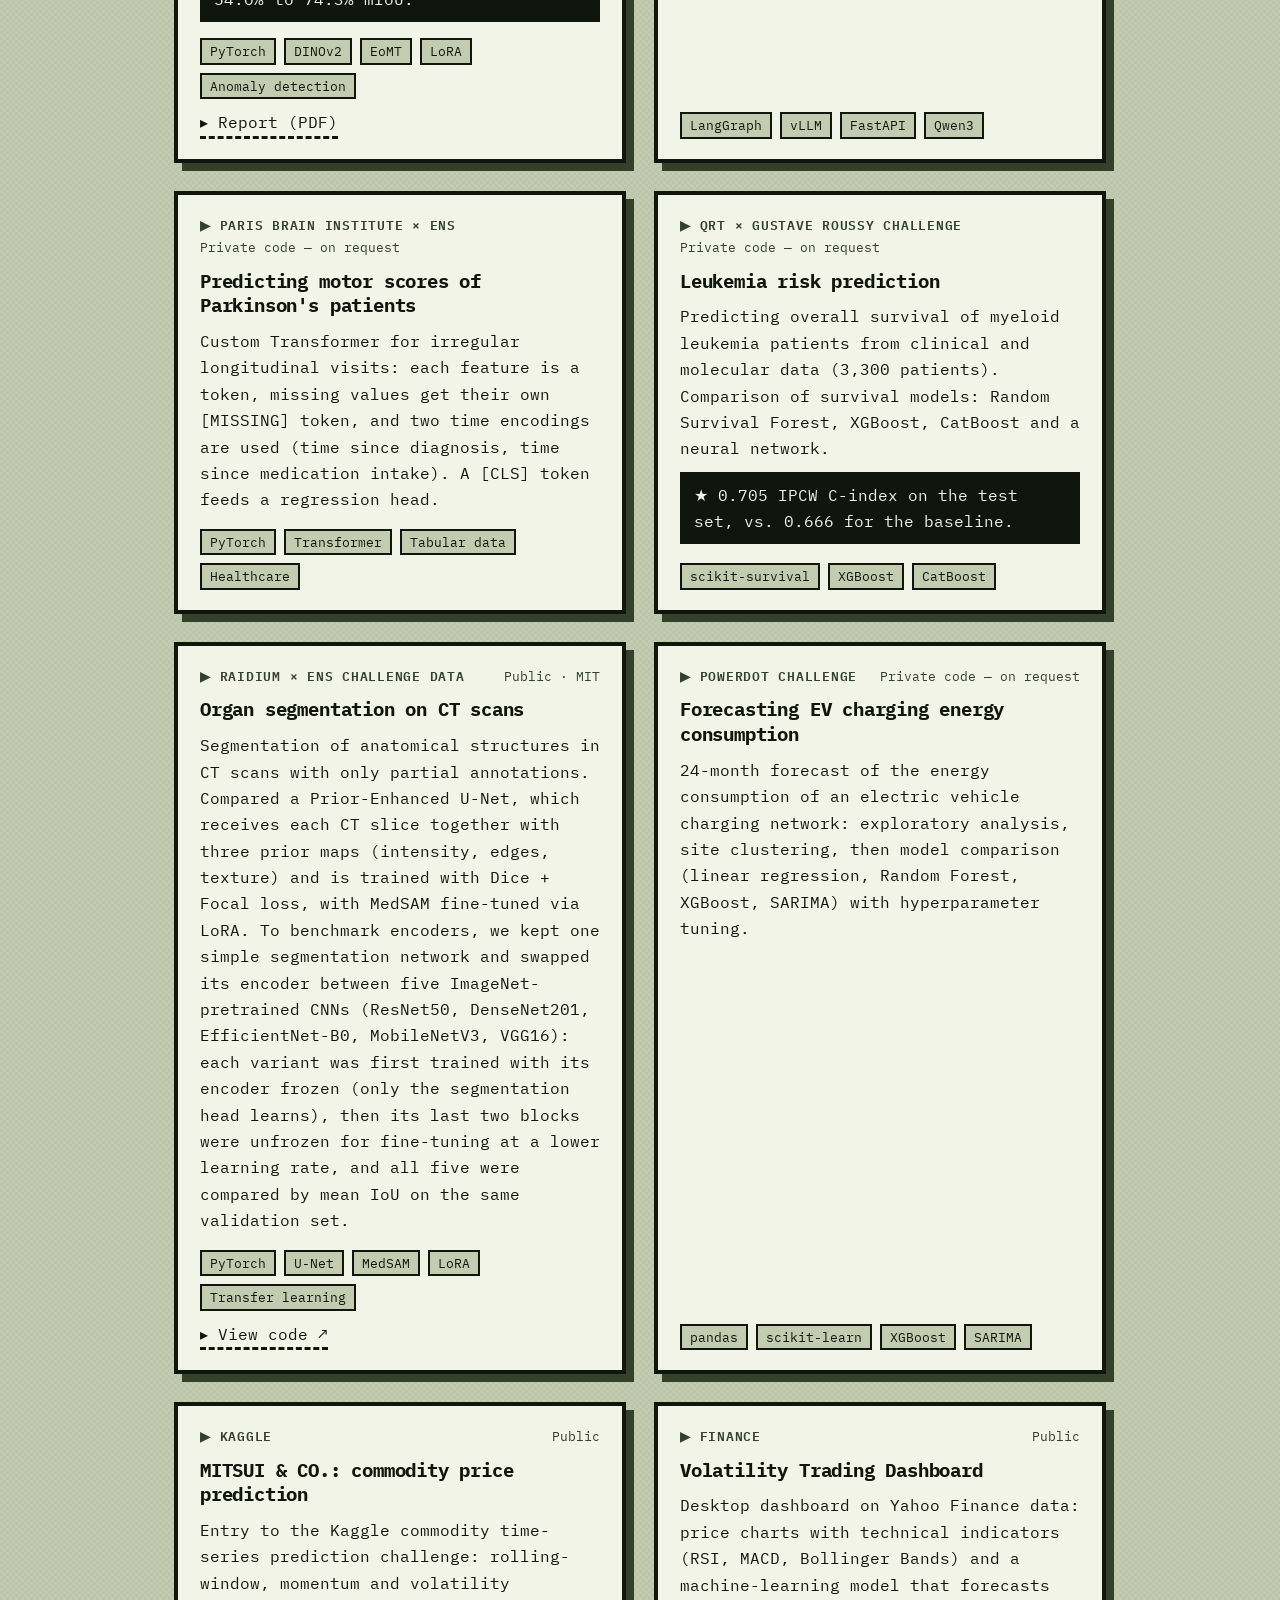
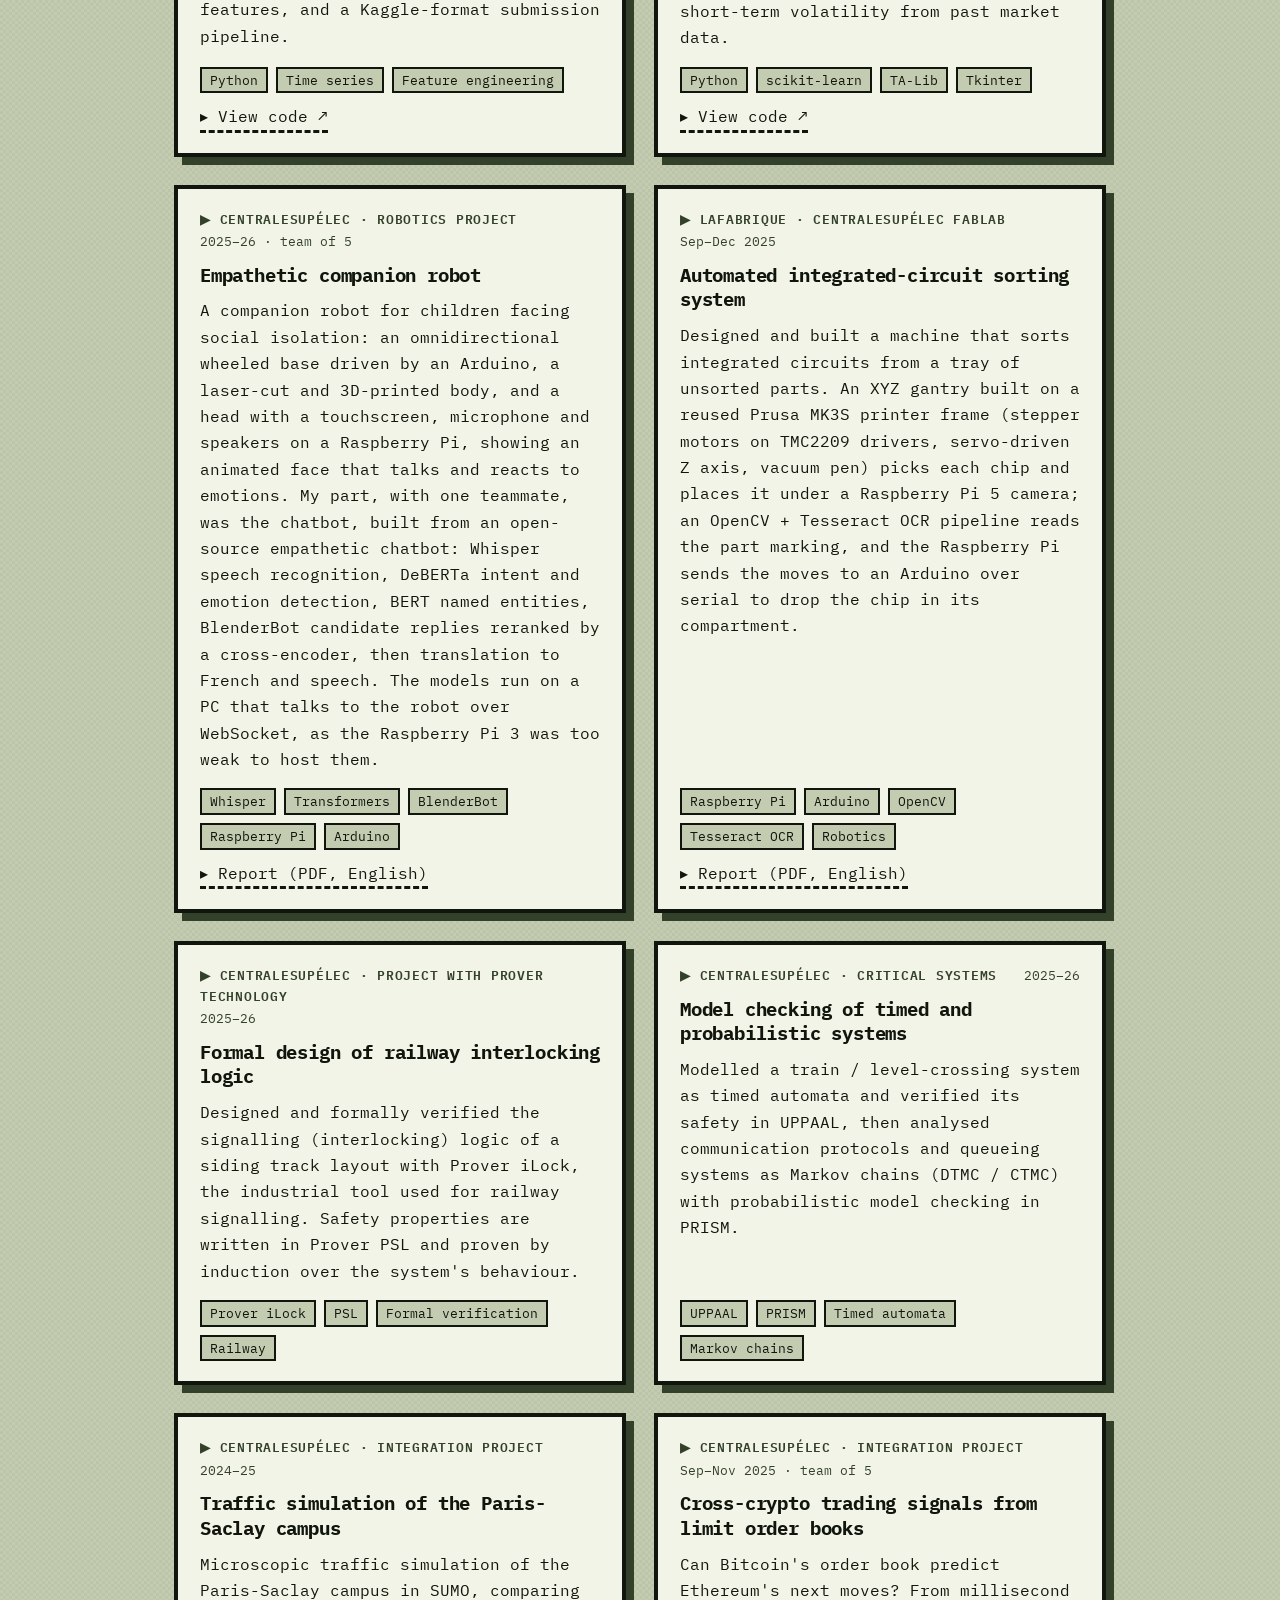
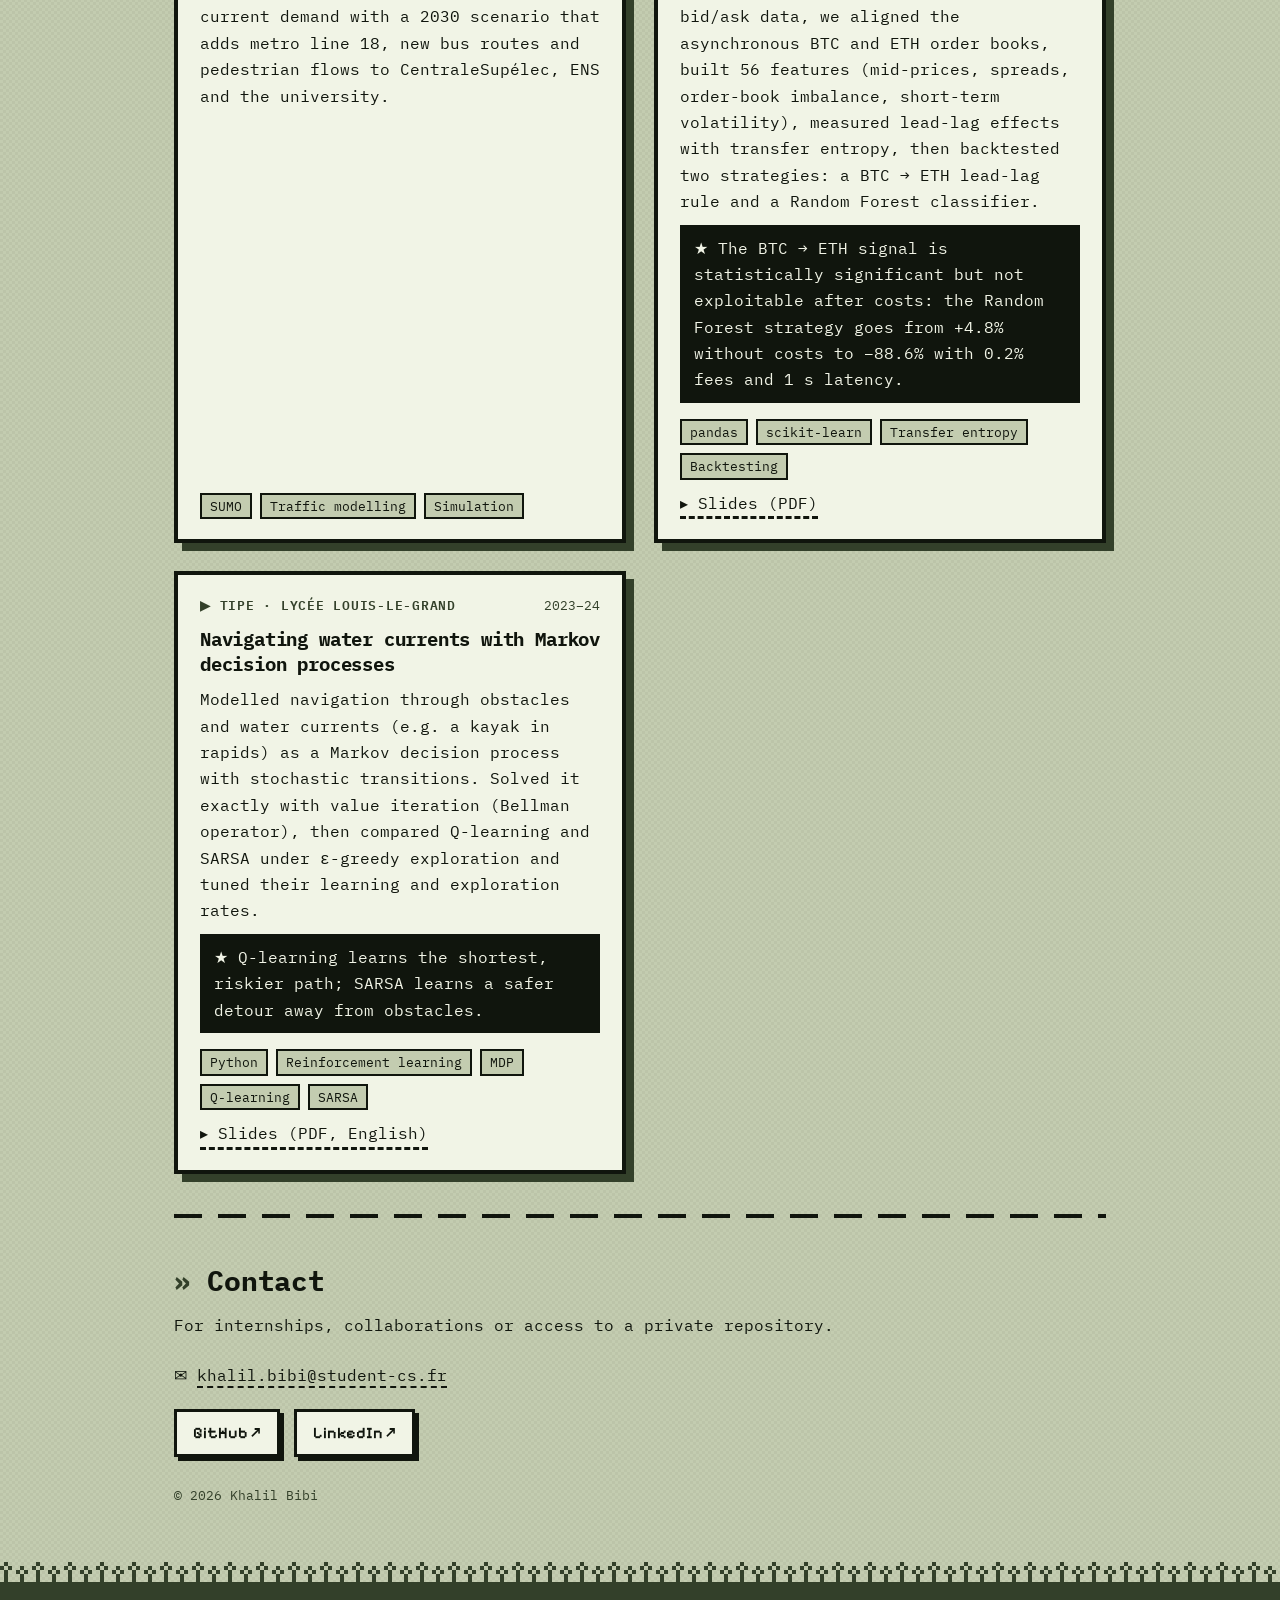
==== commit d1bef912: "Remet en commentaire l'expérience Amazon sur la page d'accueil Co-Authored-By: Claude Opus 5.5 <nore" ====
--- a/index.html
+++ b/index.html
@@ -227,11 +227,11 @@
       <i class="corner tl"></i><i class="corner tr"></i><i class="corner bl"></i><i class="corner br"></i>
       <h1>Hi, I'm Khalil Bibi.</h1>
       <p>Engineering student at <strong>CentraleSupélec</strong>, back from an exchange semester at <strong>Politecnico di Torino</strong>.</p>
-      <p>I work on applied machine learning: model compression for edge devices (spiking neural networks, SAM, DINOv2), satellite and medical imaging. Incoming Software Development Engineer intern at <strong>Amazon</strong> (Dublin, 2027).</p>
+      <p>I work on applied machine learning: model compression for edge devices (spiking neural networks, SAM, DINOv2), satellite and medical imaging.<!-- Incoming Software Development Engineer intern at <strong>Amazon</strong> (Dublin, 2027).--></p>
       <span class="next" aria-hidden="true">▼</span>
     </div>
     <ul class="cv">
-      <li><img class="org org-aws" src="files/logos/aws.png?v=2" alt="AWS" width="104" height="48"><span>Jan–May 2027</span>Amazon · Software Development Engineer Intern, Dublin</li>
+      <!-- <li><img class="org org-aws" src="files/logos/aws.png?v=2" alt="AWS" width="104" height="48"><span>Jan–May 2027</span>Amazon · Software Development Engineer Intern, Dublin</li> -->
       <li><img class="org org-pdl" src="files/logos/pdl.png?v=4" alt="Paris Digital Lab" width="104" height="48"><span>Sep–Dec 2026</span>Paris Digital Lab · Machine Learning &amp; Software Engineer</li>
       <li><div class="org org-indep" role="img" aria-label="Independent research"><svg viewBox="0 0 12 8" shape-rendering="crispEdges" aria-hidden="true"><rect x="8" y="0" width="1" height="1" fill="#f1f4e6"/><rect x="7" y="1" width="1" height="1" fill="#f1f4e6"/><rect x="0" y="2" width="1" height="1" fill="#8a9871"/><rect x="1" y="2" width="1" height="1" fill="#8a9871"/><rect x="2" y="2" width="1" height="1" fill="#8a9871"/><rect x="3" y="2" width="1" height="1" fill="#8a9871"/><rect x="5" y="2" width="1" height="1" fill="#f1f4e6"/><rect x="6" y="2" width="1" height="1" fill="#f1f4e6"/><rect x="8" y="2" width="1" height="1" fill="#8a9871"/><rect x="9" y="2" width="1" height="1" fill="#8a9871"/><rect x="10" y="2" width="1" height="1" fill="#8a9871"/><rect x="11" y="2" width="1" height="1" fill="#8a9871"/><rect x="0" y="3" width="1" height="1" fill="#8a9871"/><rect x="1" y="3" width="1" height="1" fill="#f1f4e6"/><rect x="2" y="3" width="1" height="1" fill="#8a9871"/><rect x="3" y="3" width="1" height="1" fill="#f1f4e6"/><rect x="5" y="3" width="1" height="1" fill="#f1f4e6"/><rect x="6" y="3" width="1" height="1" fill="#f1f4e6"/><rect x="8" y="3" width="1" height="1" fill="#8a9871"/><rect x="9" y="3" width="1" height="1" fill="#f1f4e6"/><rect x="10" y="3" width="1" height="1" fill="#8a9871"/><rect x="11" y="3" width="1" height="1" fill="#f1f4e6"/><rect x="0" y="4" width="1" height="1" fill="#8a9871"/><rect x="1" y="4" width="1" height="1" fill="#8a9871"/><rect x="2" y="4" width="1" height="1" fill="#8a9871"/><rect x="3" y="4" width="1" height="1" fill="#8a9871"/><rect x="4" y="4" width="1" height="1" fill="#f1f4e6"/><rect x="5" y="4" width="1" height="1" fill="#f1f4e6"/><rect x="6" y="4" width="1" height="1" fill="#f1f4e6"/><rect x="7" y="4" width="1" height="1" fill="#f1f4e6"/><rect x="8" y="4" width="1" height="1" fill="#8a9871"/><rect x="9" y="4" width="1" height="1" fill="#8a9871"/><rect x="10" y="4" width="1" height="1" fill="#8a9871"/><rect x="11" y="4" width="1" height="1" fill="#8a9871"/><rect x="0" y="5" width="1" height="1" fill="#8a9871"/><rect x="1" y="5" width="1" height="1" fill="#f1f4e6"/><rect x="2" y="5" width="1" height="1" fill="#8a9871"/><rect x="3" y="5" width="1" height="1" fill="#f1f4e6"/><rect x="5" y="5" width="1" height="1" fill="#f1f4e6"/><rect x="6" y="5" width="1" height="1" fill="#f1f4e6"/><rect x="8" y="5" width="1" height="1" fill="#8a9871"/><rect x="9" y="5" width="1" height="1" fill="#f1f4e6"/><rect x="10" y="5" width="1" height="1" fill="#8a9871"/><rect x="11" y="5" width="1" height="1" fill="#f1f4e6"/><rect x="0" y="6" width="1" height="1" fill="#8a9871"/><rect x="1" y="6" width="1" height="1" fill="#8a9871"/><rect x="2" y="6" width="1" height="1" fill="#8a9871"/><rect x="3" y="6" width="1" height="1" fill="#8a9871"/><rect x="5" y="6" width="1" height="1" fill="#f1f4e6"/><rect x="6" y="6" width="1" height="1" fill="#f1f4e6"/><rect x="8" y="6" width="1" height="1" fill="#8a9871"/><rect x="9" y="6" width="1" height="1" fill="#8a9871"/><rect x="10" y="6" width="1" height="1" fill="#8a9871"/><rect x="11" y="6" width="1" height="1" fill="#8a9871"/><rect x="5" y="7" width="1" height="1" fill="#f1f4e6"/><rect x="6" y="7" width="1" height="1" fill="#f1f4e6"/></svg><b>Independent<br>research</b></div><span>Sep 2026–now</span>Independent research project on satellite imaging, in collaboration with Prof. Diego Valsesia (Politecnico di Torino)</li>
       <li><img class="org" src="files/logos/polito.png?v=2" alt="Politecnico di Torino" width="104" height="48"><span>Feb–Jul 2026</span>Politecnico di Torino · Exchange semester (machine learning, computer vision, deep learning)</li>
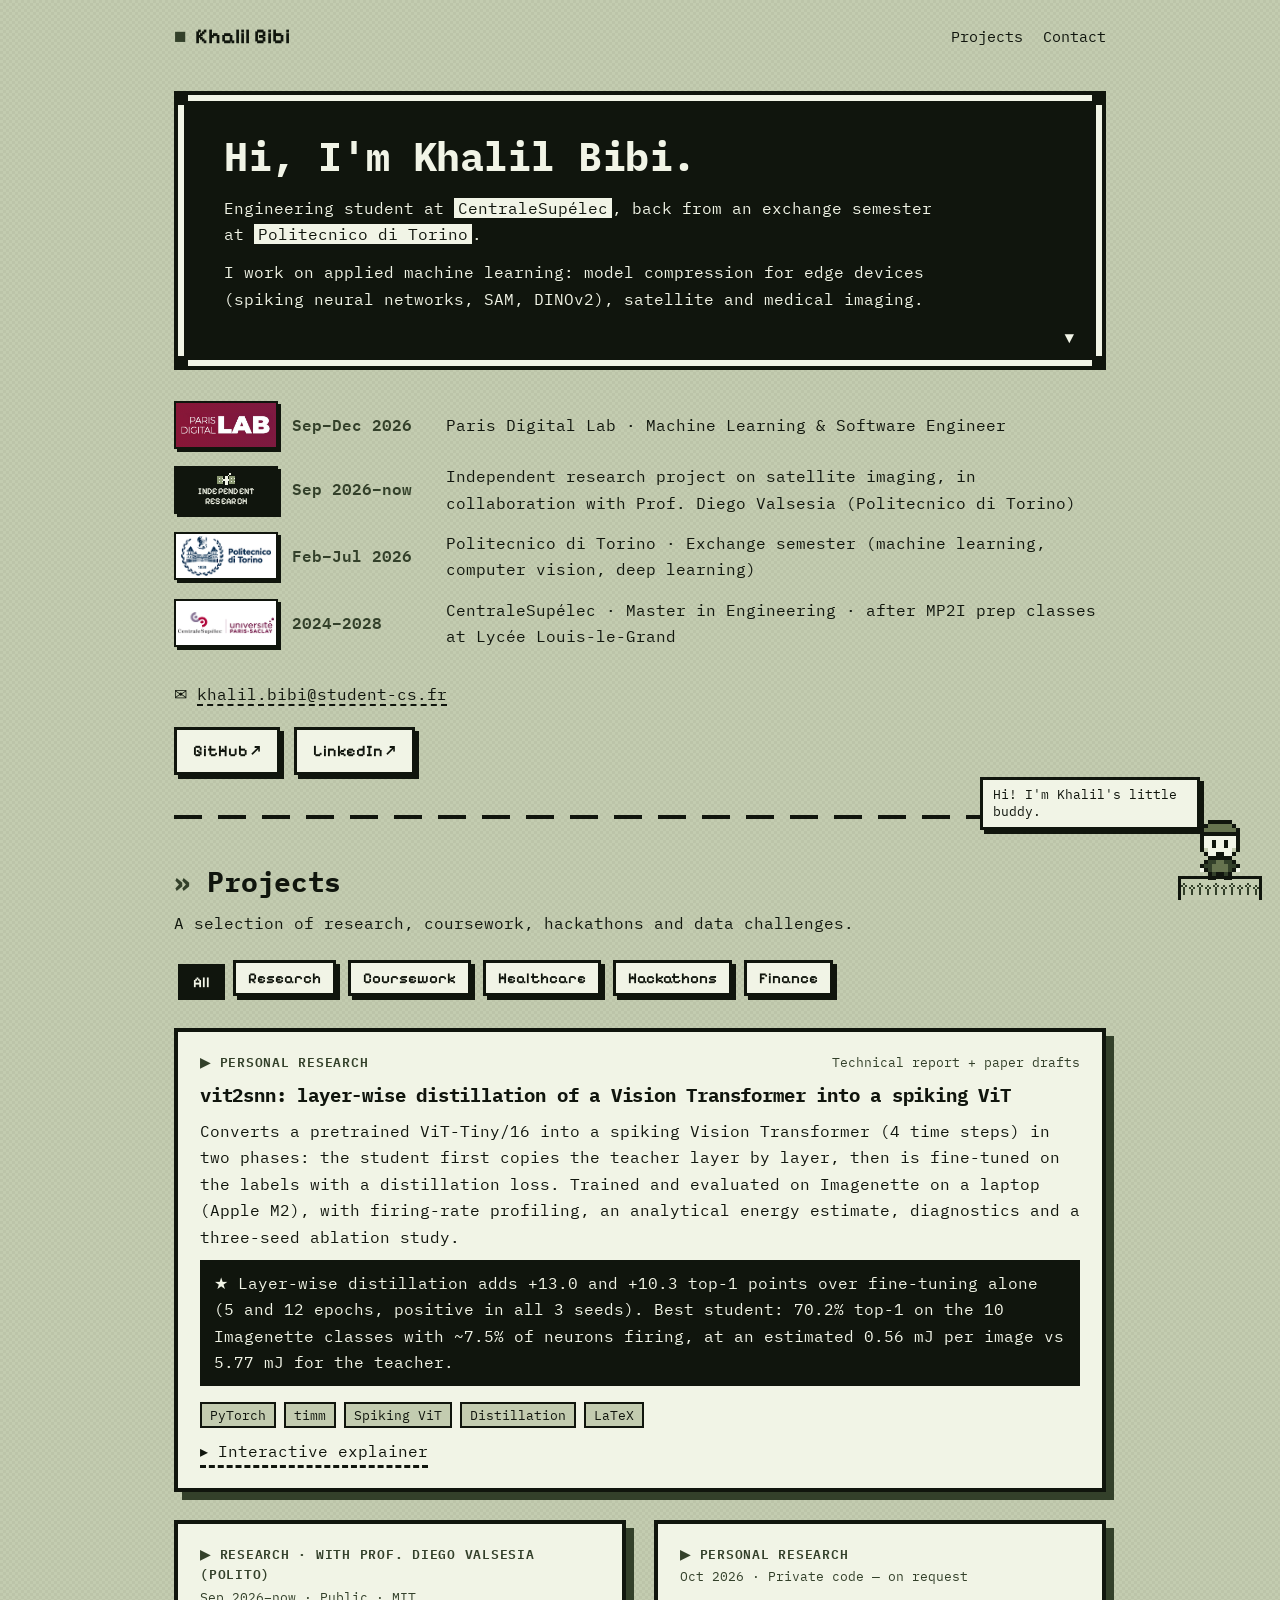
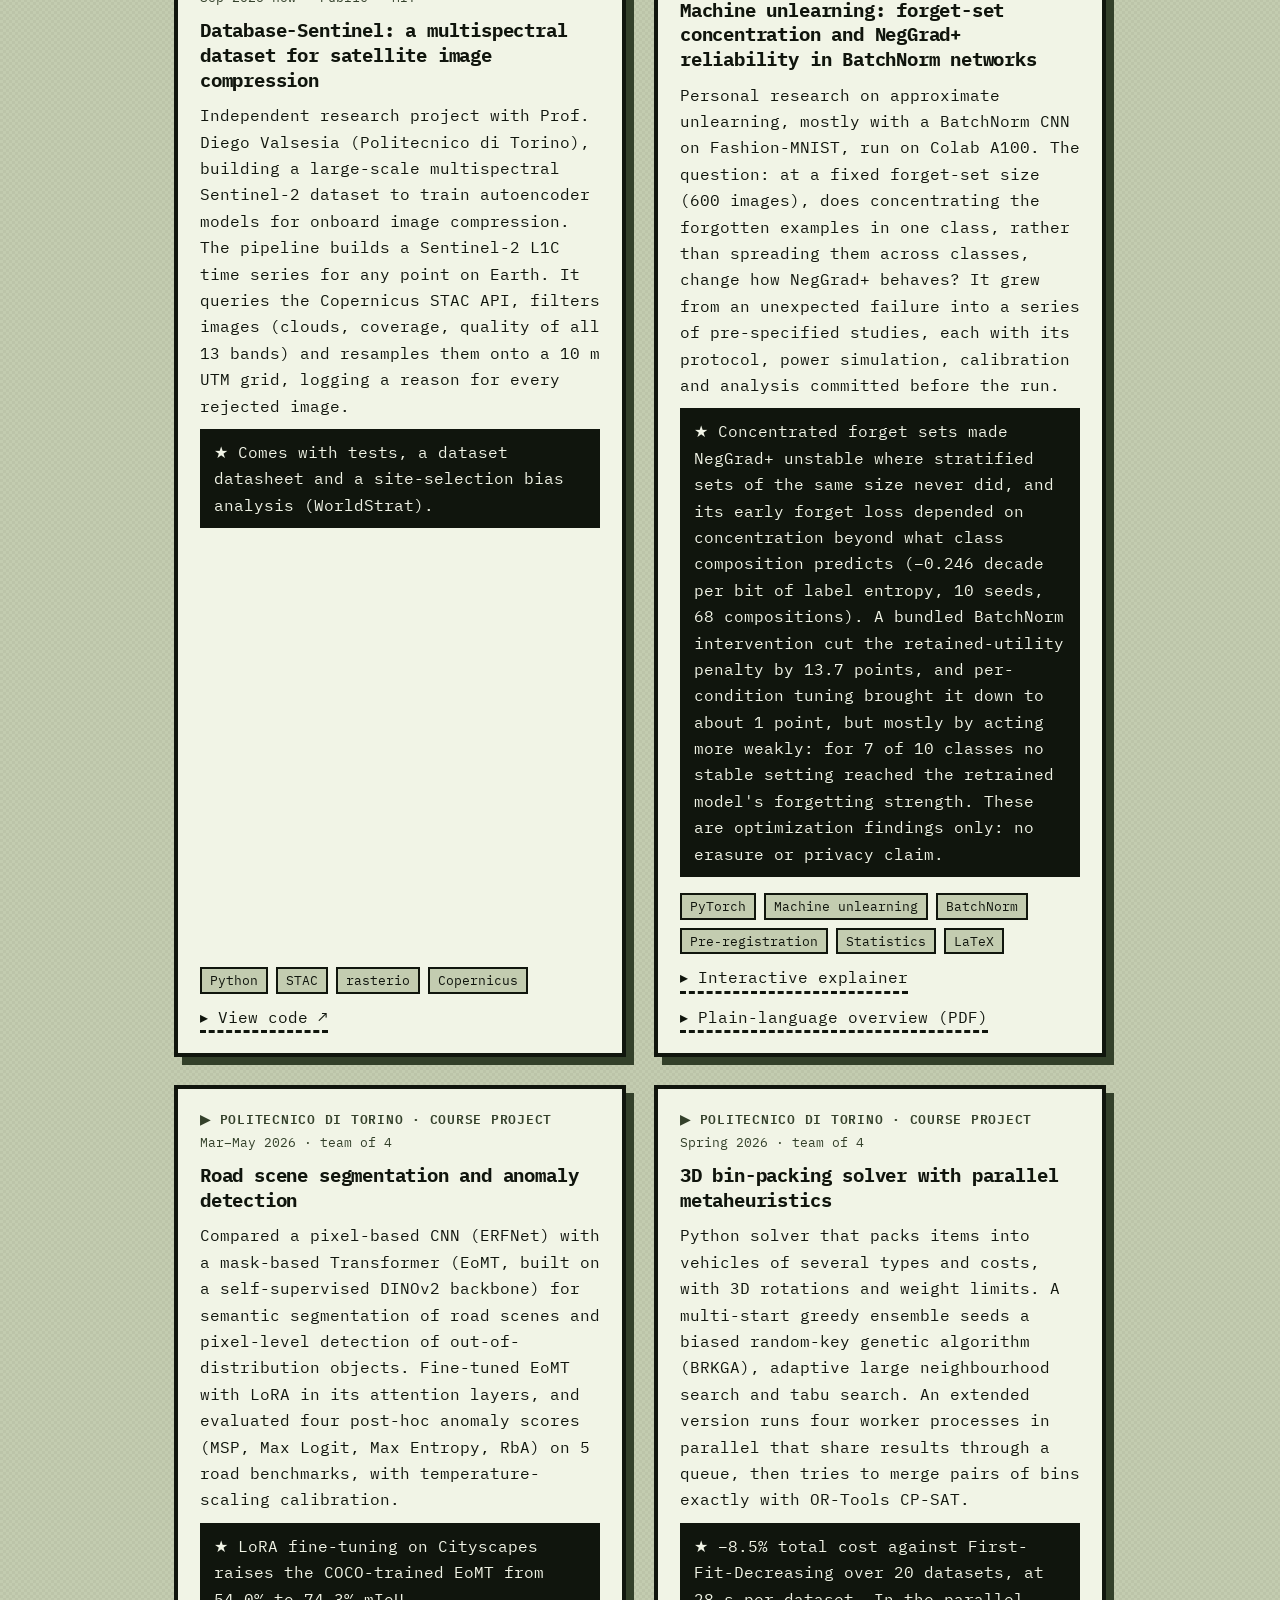
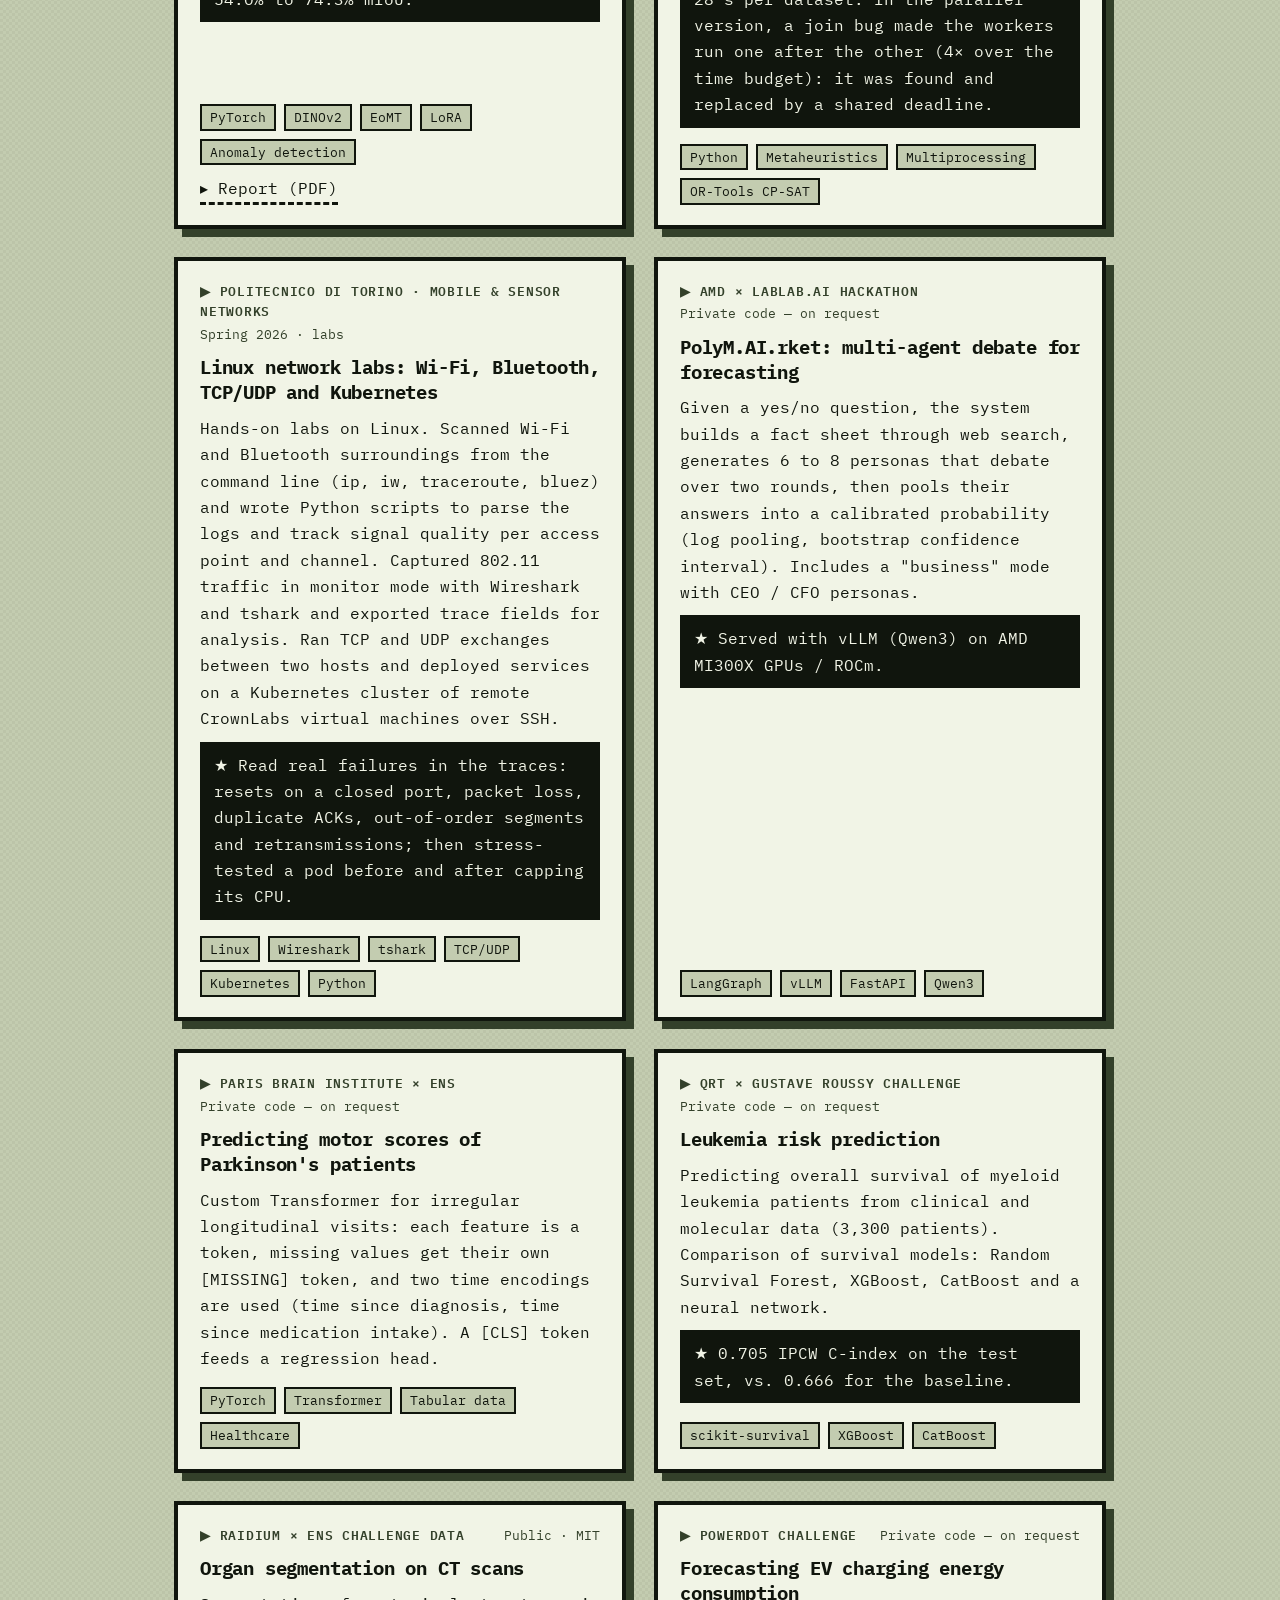
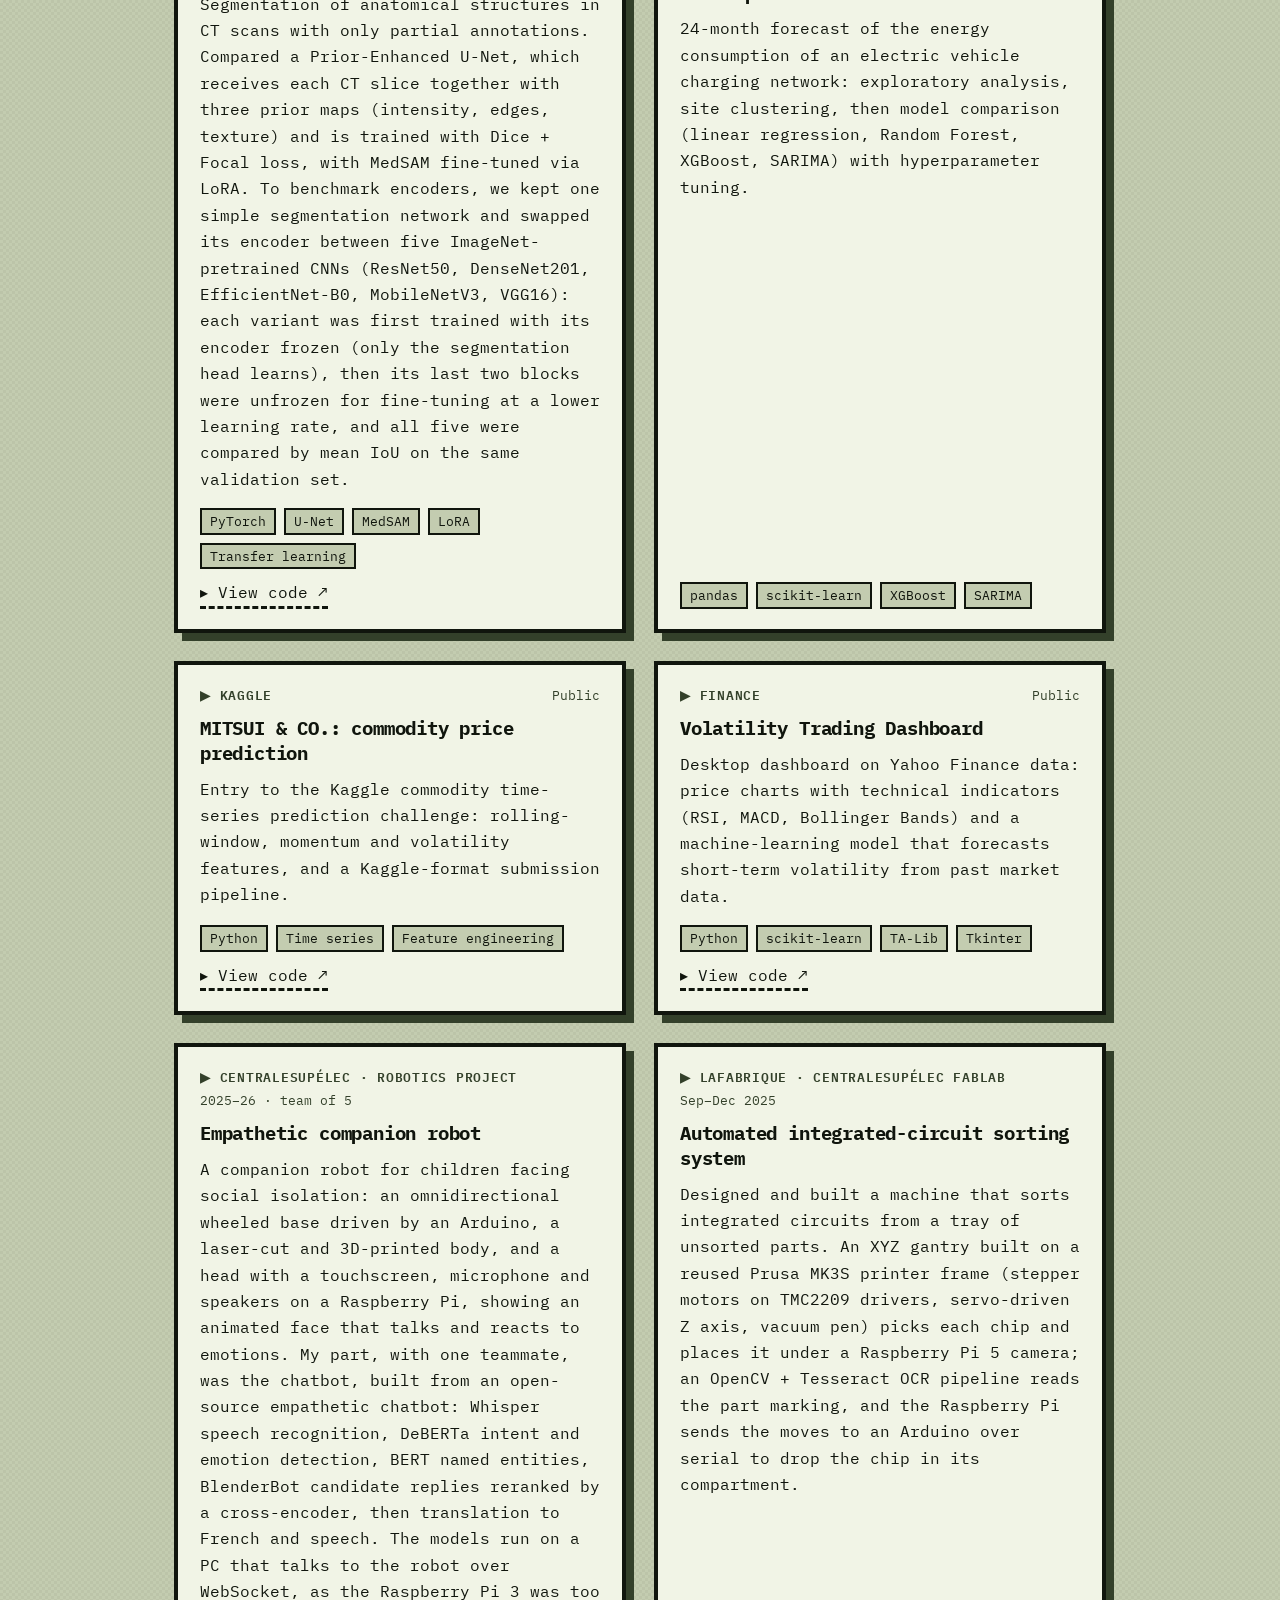
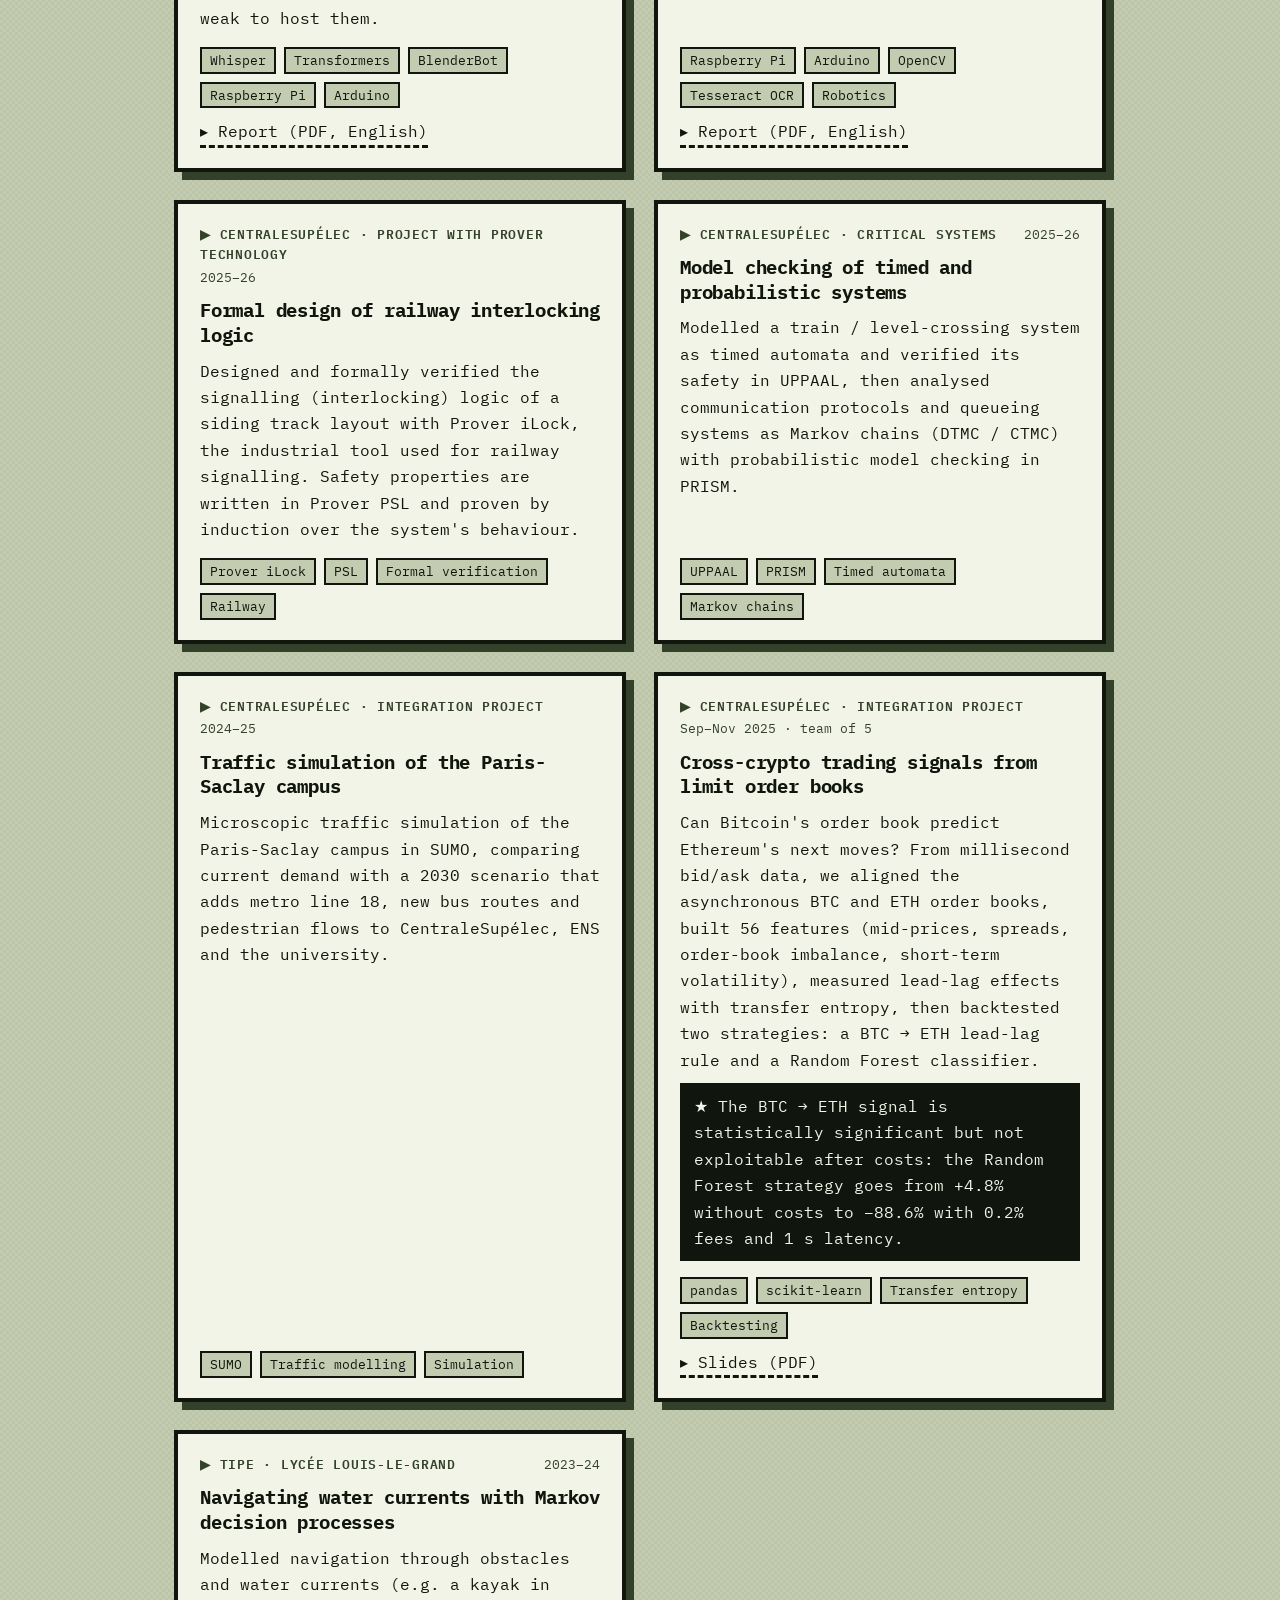
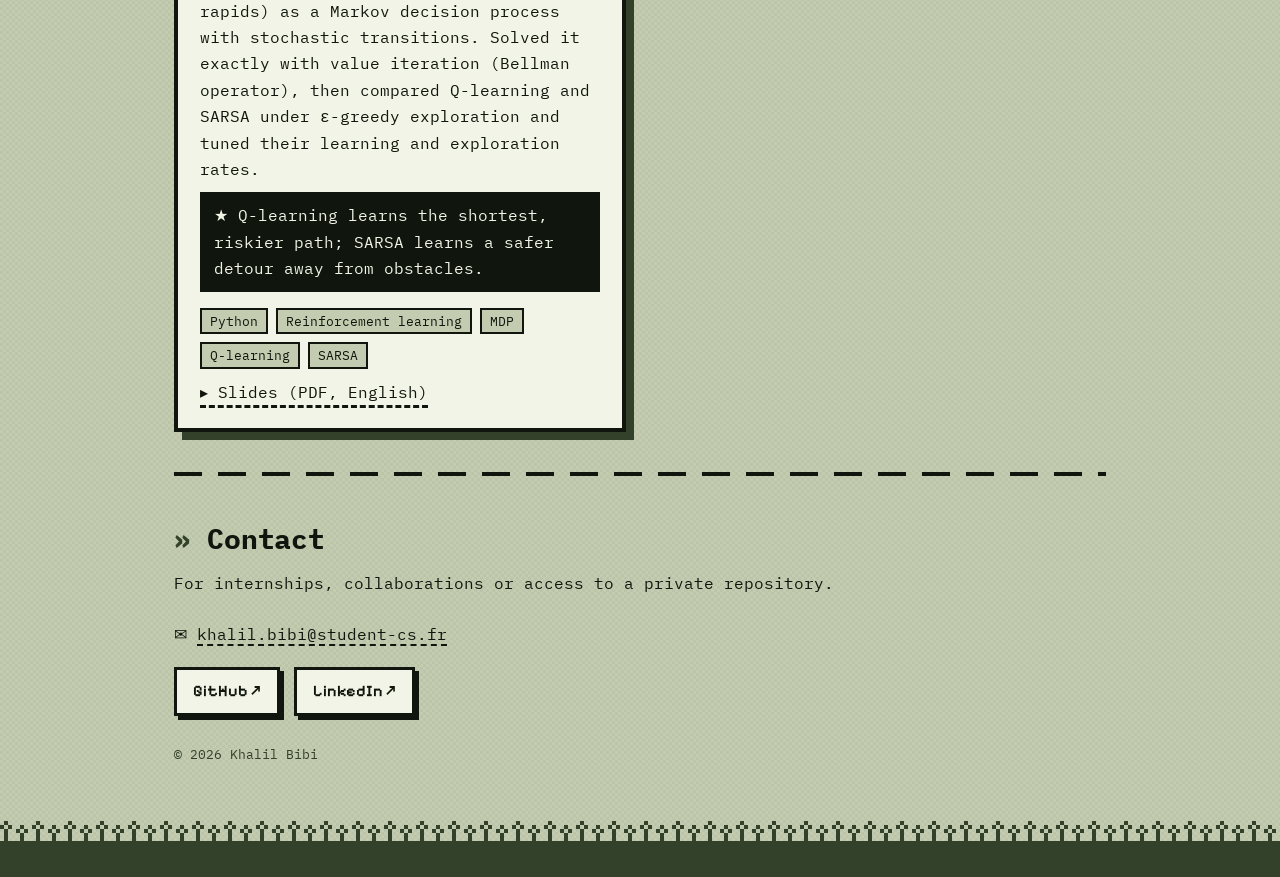
==== commit 99bee1a5: "Ajoute les cartes du solveur de bin-packing et des labs réseau de Turin Co-Authored-By: Claude Opus " ====
--- a/index.html
+++ b/index.html
@@ -297,6 +297,22 @@
         <div class="highlight">LoRA fine-tuning on Cityscapes raises the COCO-trained EoMT from 54.0% to 74.3% mIoU.</div>
         <div class="tags"><span>PyTorch</span><span>DINOv2</span><span>EoMT</span><span>LoRA</span><span>Anomaly detection</span></div>
         <a class="link" href="files/road-scene-anomaly-segmentation-report.pdf" target="_blank" rel="noopener">Report (PDF)</a>
+      </article>
+
+      <article class="card" data-c="coursework">
+        <div class="card-top"><span class="kind">Politecnico di Torino · Course project</span><span class="vis">Spring 2026 · team of 4</span></div>
+        <h3>3D bin-packing solver with parallel metaheuristics</h3>
+        <p>Python solver that packs items into vehicles of several types and costs, with 3D rotations and weight limits. A multi-start greedy ensemble seeds a biased random-key genetic algorithm (BRKGA), adaptive large neighbourhood search and tabu search. An extended version runs four worker processes in parallel that share results through a queue, then tries to merge pairs of bins exactly with OR-Tools CP-SAT.</p>
+        <div class="highlight">−8.5% total cost against First-Fit-Decreasing over 20 datasets, at 28 s per dataset. In the parallel version, a join bug made the workers run one after the other (4× over the time budget): it was found and replaced by a shared deadline.</div>
+        <div class="tags"><span>Python</span><span>Metaheuristics</span><span>Multiprocessing</span><span>OR-Tools CP-SAT</span></div>
+      </article>
+
+      <article class="card" data-c="coursework">
+        <div class="card-top"><span class="kind">Politecnico di Torino · Mobile &amp; Sensor Networks</span><span class="vis">Spring 2026 · labs</span></div>
+        <h3>Linux network labs: Wi-Fi, Bluetooth, TCP/UDP and Kubernetes</h3>
+        <p>Hands-on labs on Linux. Scanned Wi-Fi and Bluetooth surroundings from the command line (ip, iw, traceroute, bluez) and wrote Python scripts to parse the logs and track signal quality per access point and channel. Captured 802.11 traffic in monitor mode with Wireshark and tshark and exported trace fields for analysis. Ran TCP and UDP exchanges between two hosts and deployed services on a Kubernetes cluster of remote CrownLabs virtual machines over SSH.</p>
+        <div class="highlight">Read real failures in the traces: resets on a closed port, packet loss, duplicate ACKs, out-of-order segments and retransmissions; then stress-tested a pod before and after capping its CPU.</div>
+        <div class="tags"><span>Linux</span><span>Wireshark</span><span>tshark</span><span>TCP/UDP</span><span>Kubernetes</span><span>Python</span></div>
       </article>
       <article class="card" data-c="hackathon">
         <div class="card-top"><span class="kind">AMD × Lablab.ai hackathon</span><span class="vis">Private code — on request</span></div>
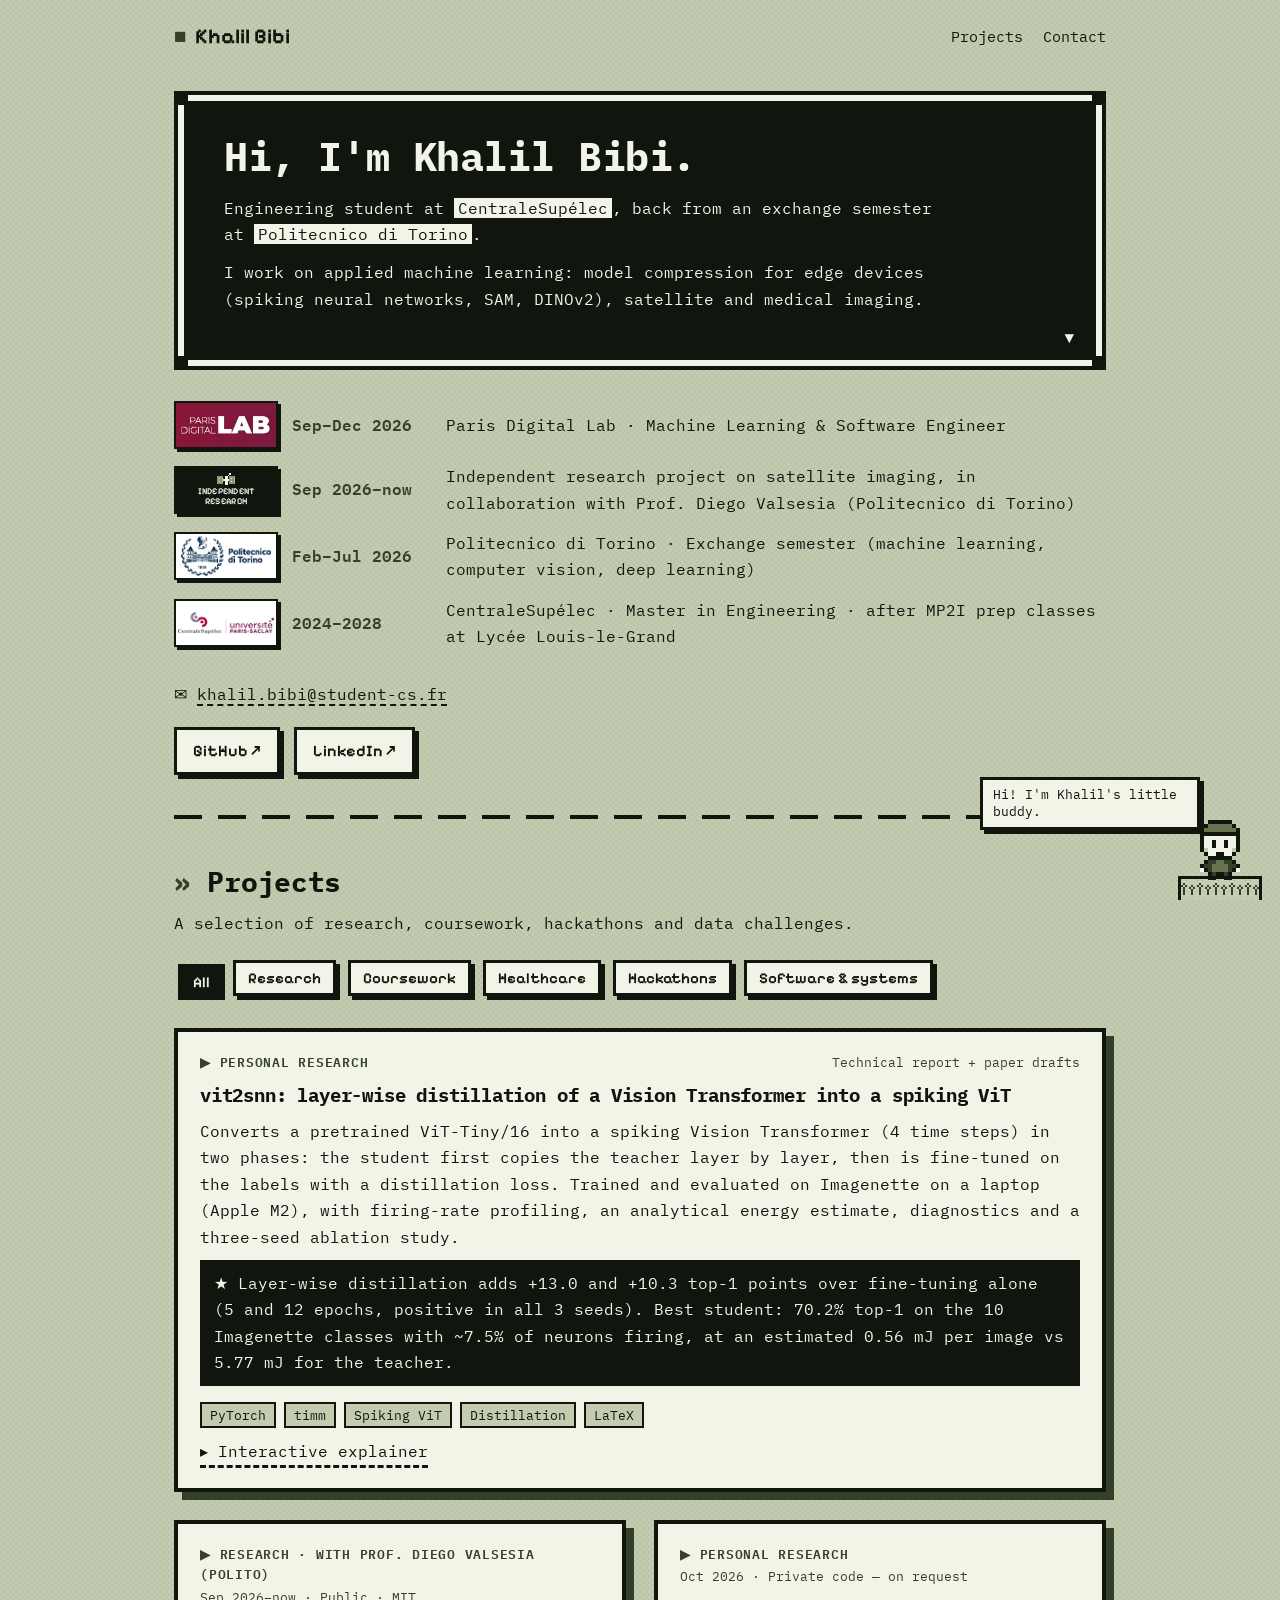
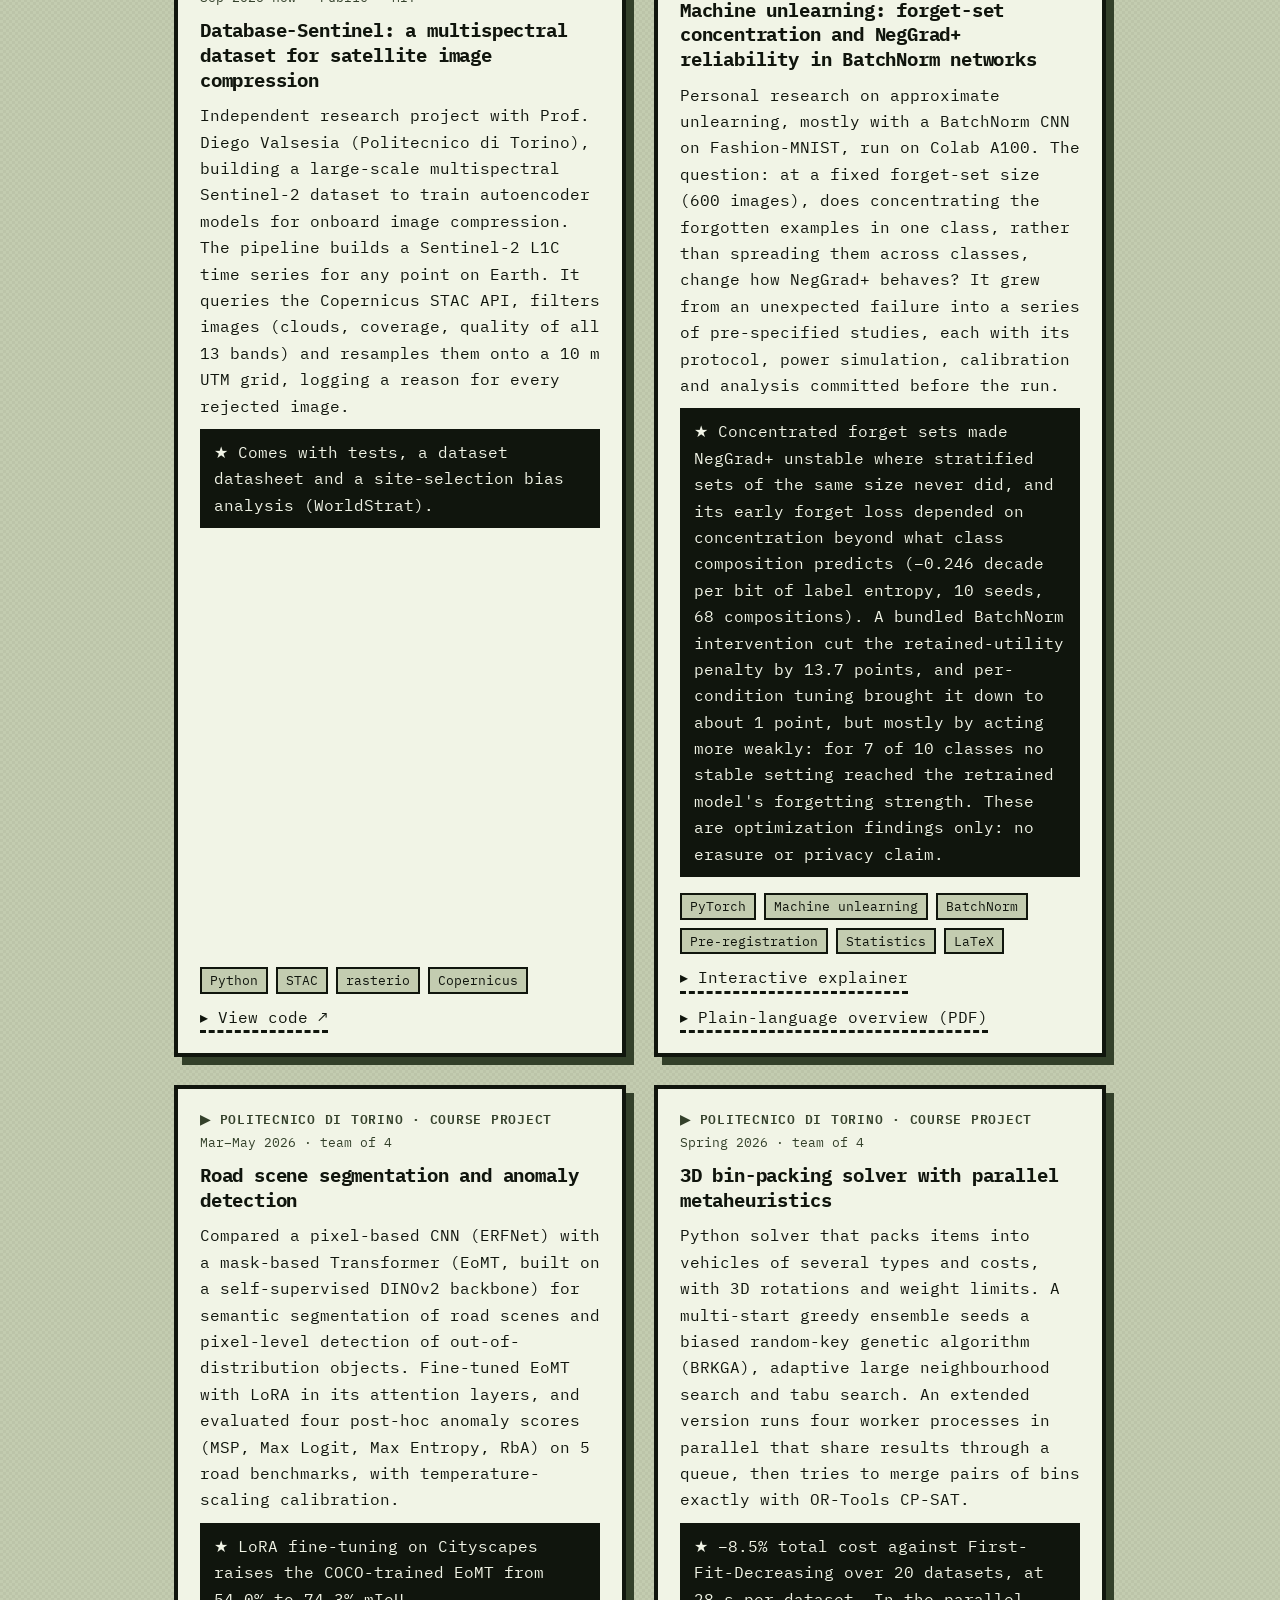
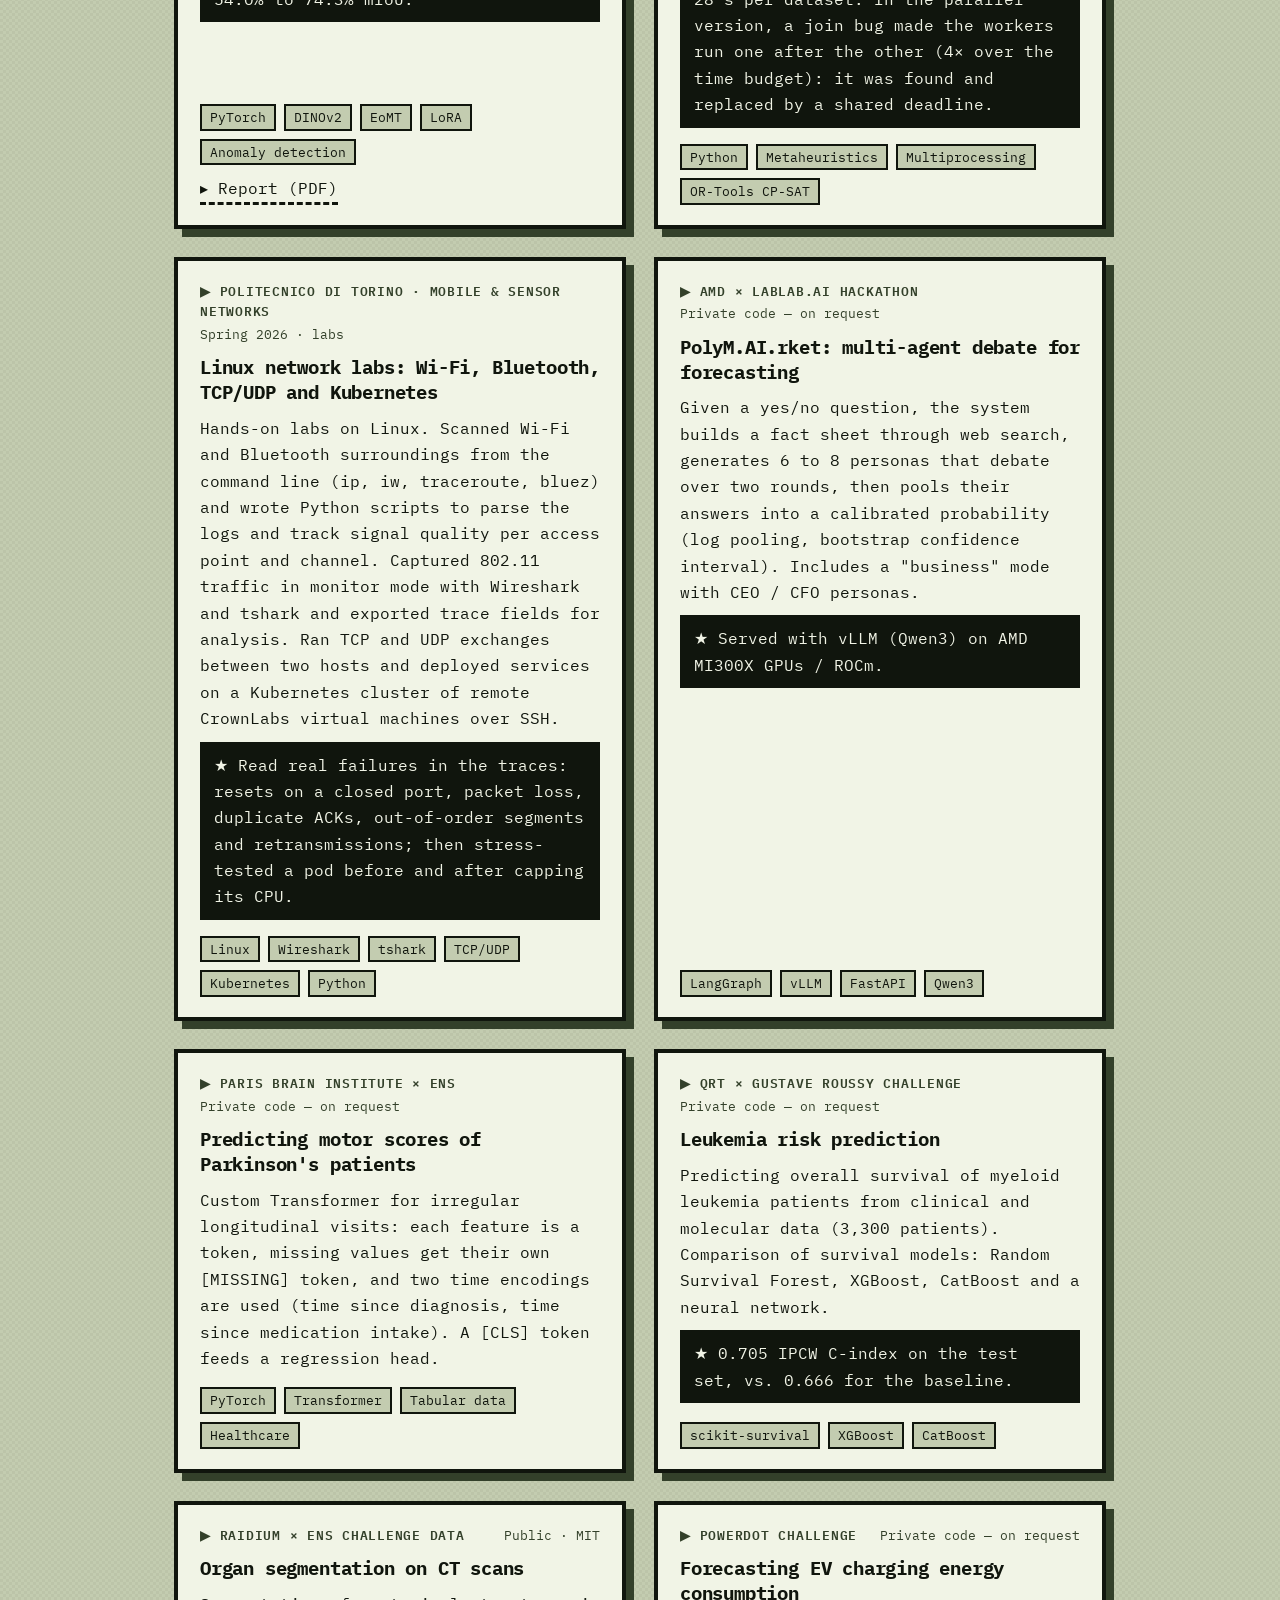
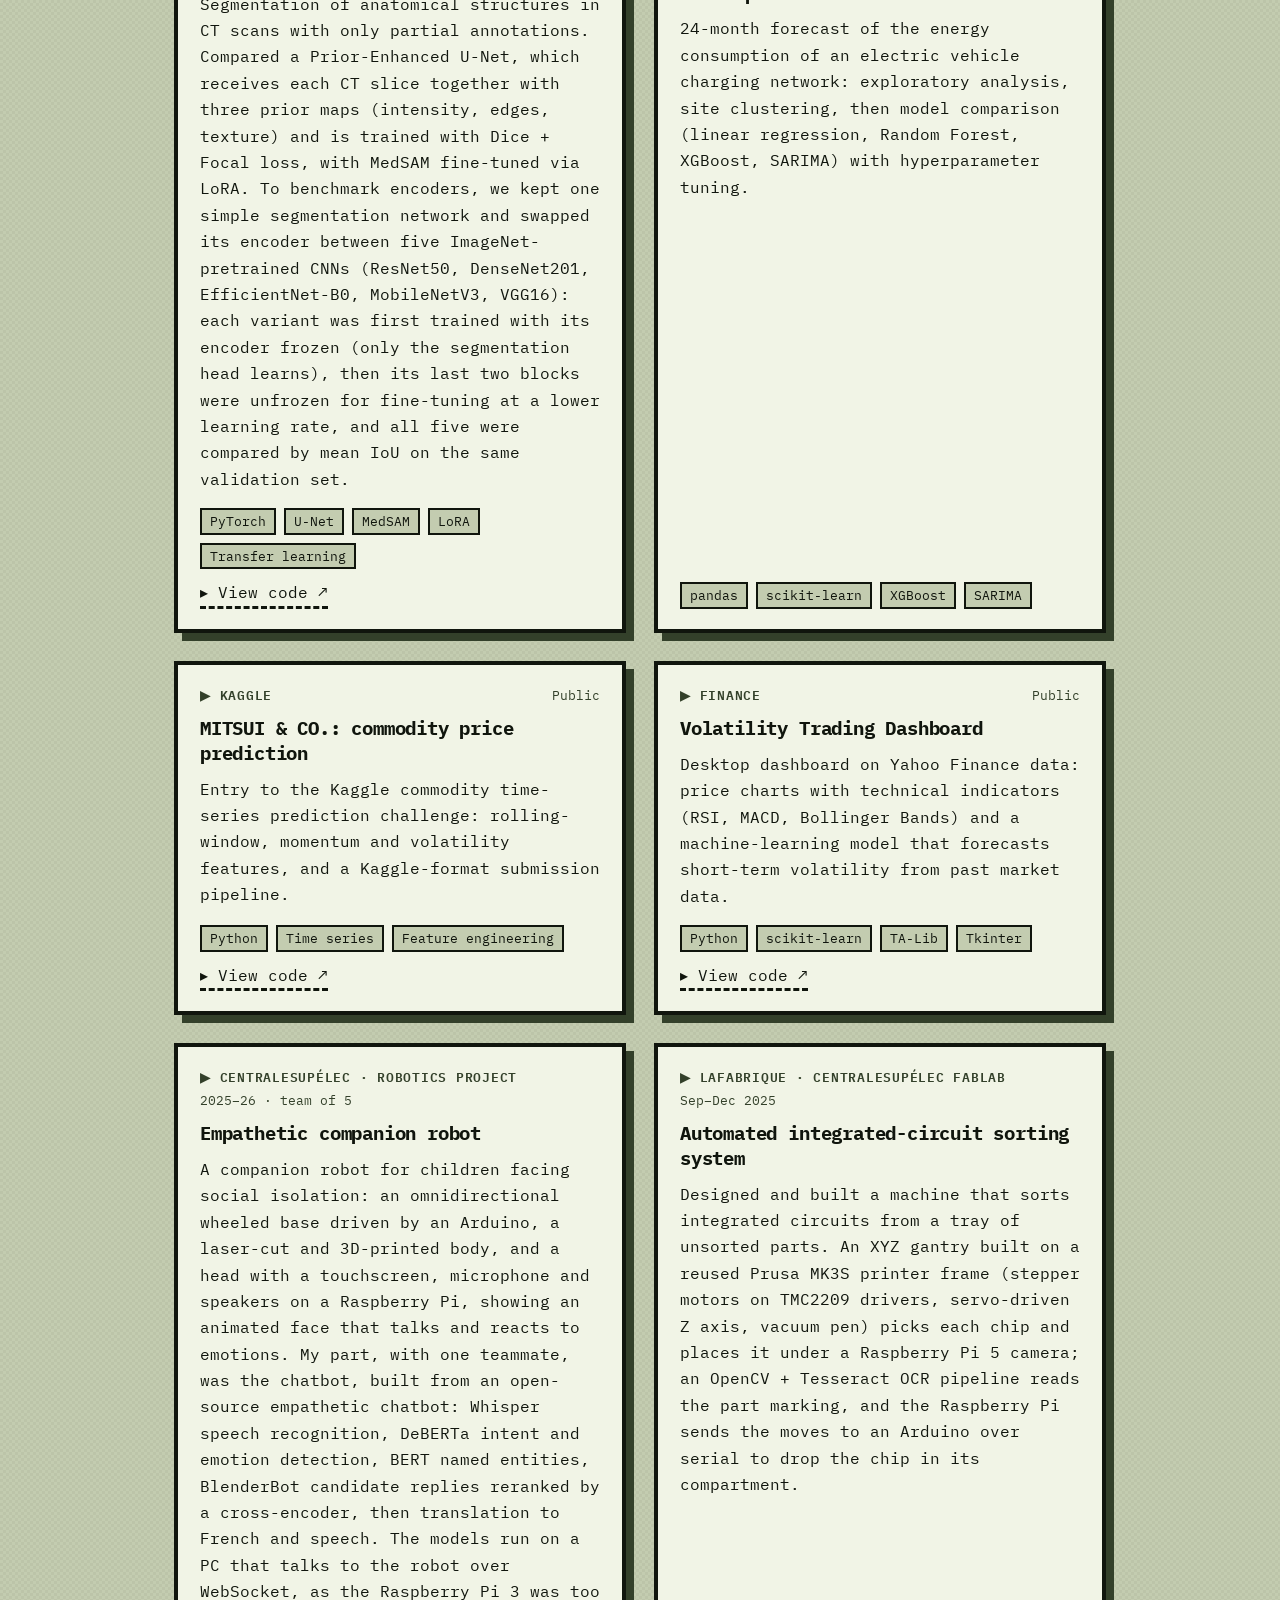
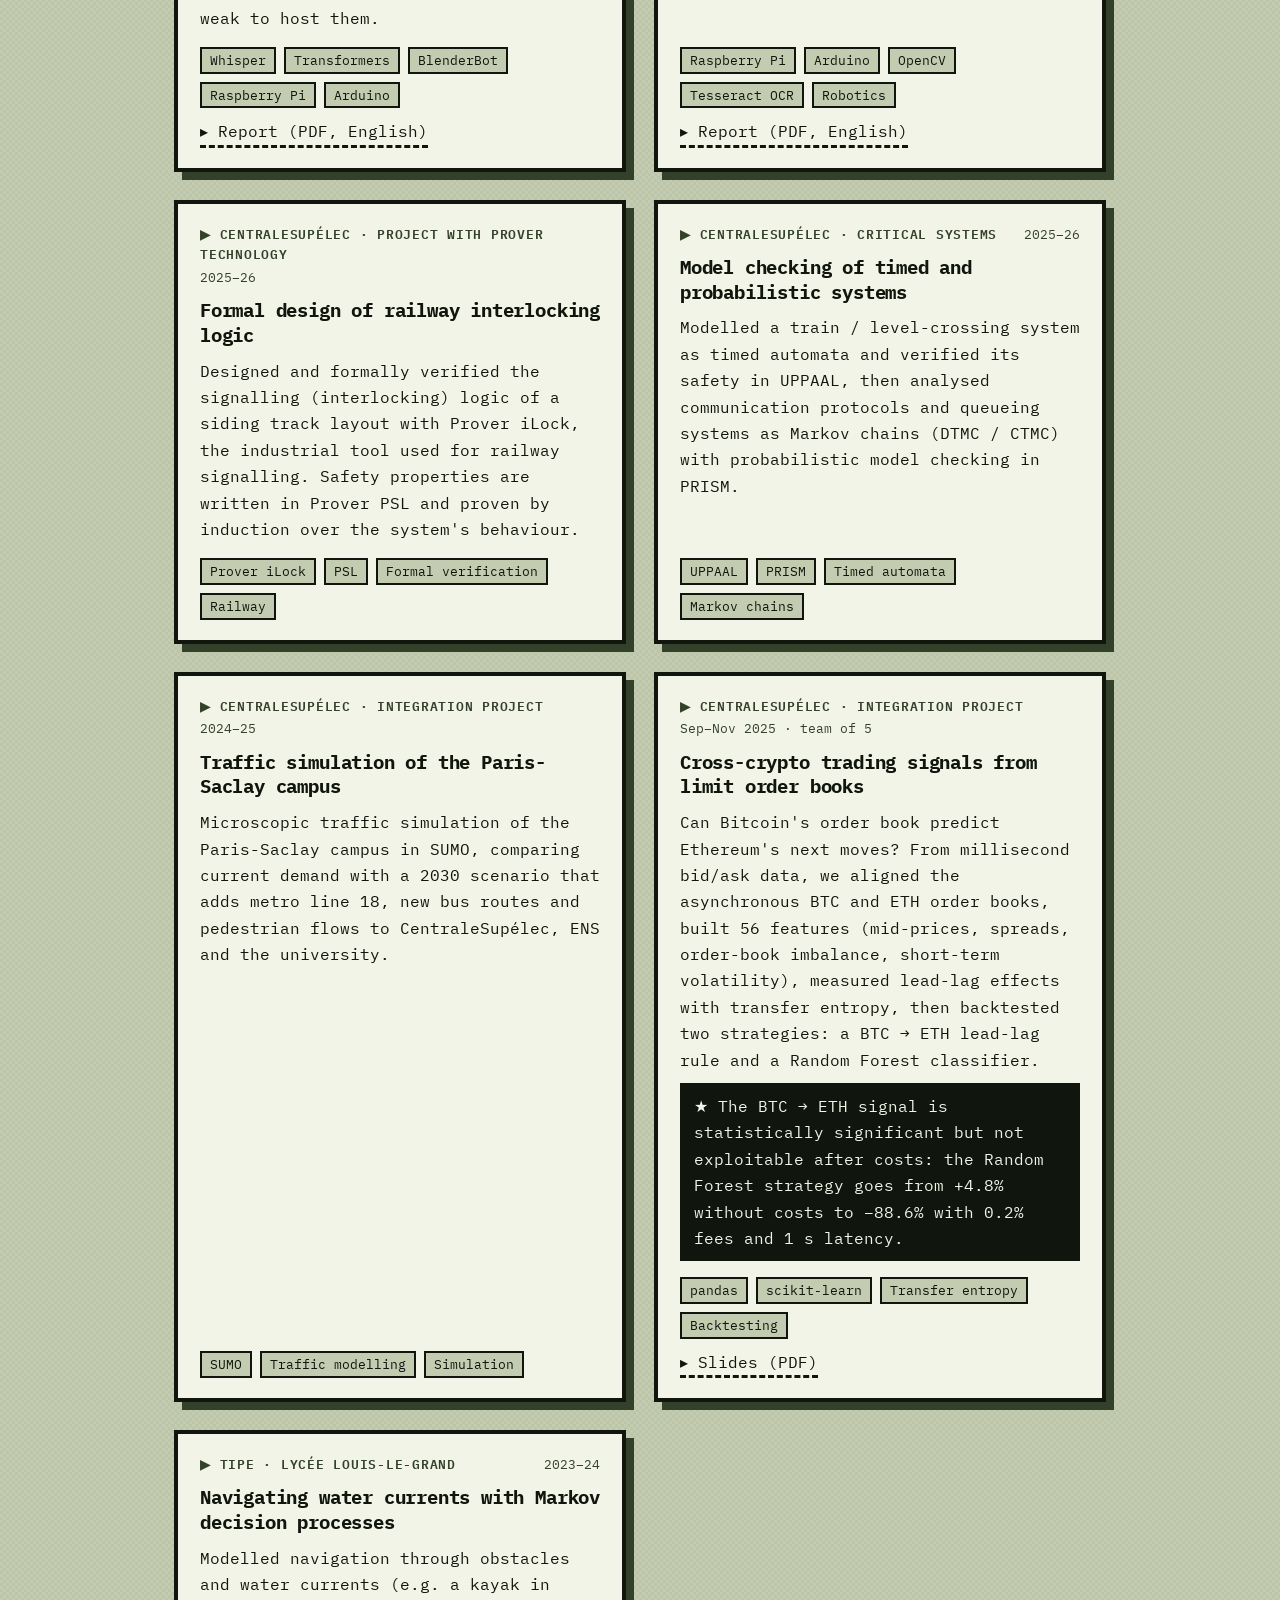
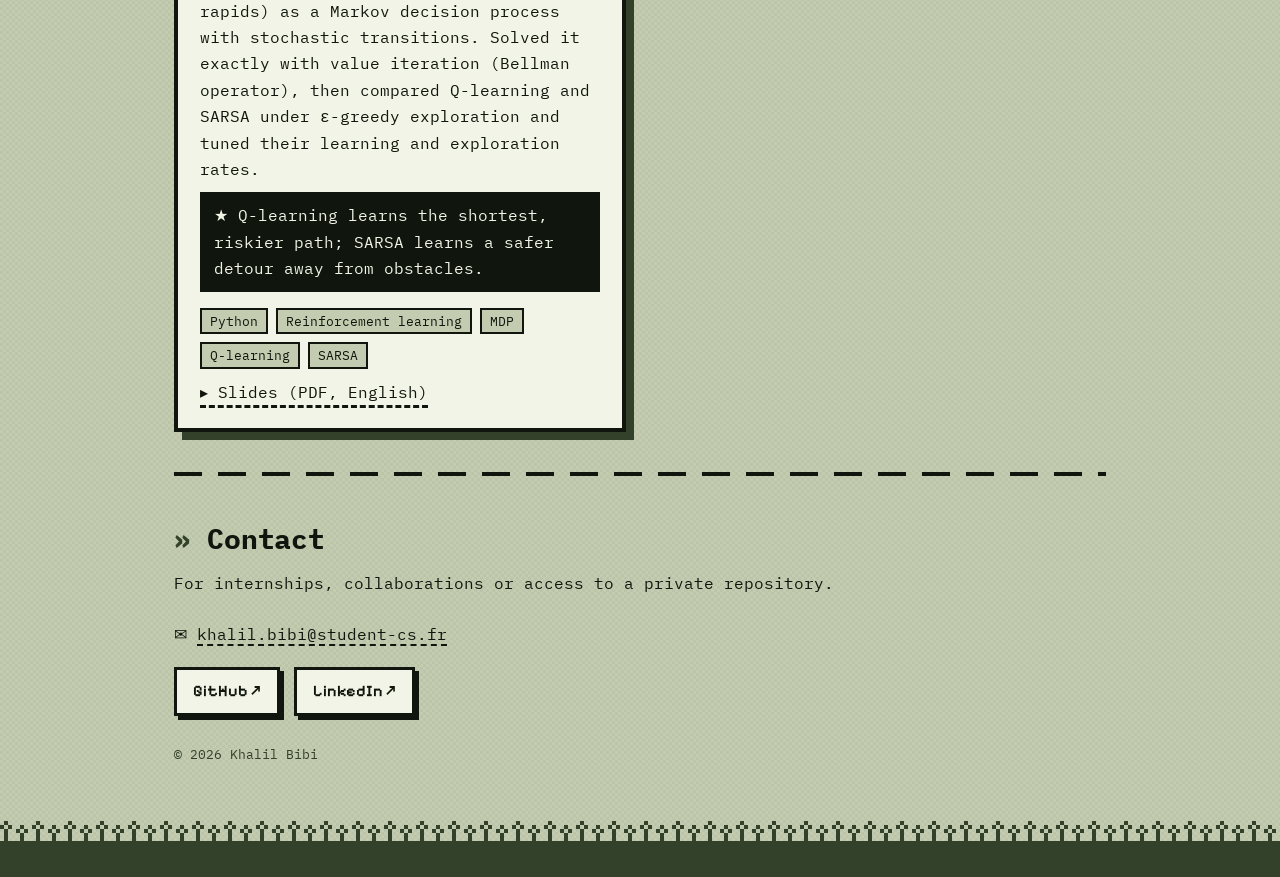
==== commit cf88d2be: "Remplace le filtre Finance par Software & systems Co-Authored-By: Claude Opus 5.5 <noreply@anthropic" ====
--- a/index.html
+++ b/index.html
@@ -257,7 +257,7 @@
       <button data-f="coursework" aria-pressed="false">Coursework</button>
       <button data-f="health" aria-pressed="false">Healthcare</button>
       <button data-f="hackathon" aria-pressed="false">Hackathons</button>
-      <button data-f="finance" aria-pressed="false">Finance</button>
+      <button data-f="software" aria-pressed="false">Software &amp; systems</button>
     </div>
 
     <div class="grid" id="grid">
@@ -271,7 +271,7 @@
         <a class="link" href="research/vit2snn.html">Interactive explainer</a>
       </article>
 
-      <article class="card" data-c="research">
+      <article class="card" data-c="research software">
         <div class="card-top"><span class="kind">Research · with Prof. Diego Valsesia (PoliTo)</span><span class="vis">Sep 2026–now · Public · MIT</span></div>
         <h3>Database-Sentinel: a multispectral dataset for satellite image compression</h3>
         <p>Independent research project with Prof. Diego Valsesia (Politecnico di Torino), building a large-scale multispectral Sentinel-2 dataset to train autoencoder models for onboard image compression. The pipeline builds a Sentinel-2 L1C time series for any point on Earth. It queries the Copernicus STAC API, filters images (clouds, coverage, quality of all 13 bands) and resamples them onto a 10 m UTM grid, logging a reason for every rejected image.</p>
@@ -299,7 +299,7 @@
         <a class="link" href="files/road-scene-anomaly-segmentation-report.pdf" target="_blank" rel="noopener">Report (PDF)</a>
       </article>
 
-      <article class="card" data-c="coursework">
+      <article class="card" data-c="coursework software">
         <div class="card-top"><span class="kind">Politecnico di Torino · Course project</span><span class="vis">Spring 2026 · team of 4</span></div>
         <h3>3D bin-packing solver with parallel metaheuristics</h3>
         <p>Python solver that packs items into vehicles of several types and costs, with 3D rotations and weight limits. A multi-start greedy ensemble seeds a biased random-key genetic algorithm (BRKGA), adaptive large neighbourhood search and tabu search. An extended version runs four worker processes in parallel that share results through a queue, then tries to merge pairs of bins exactly with OR-Tools CP-SAT.</p>
@@ -307,7 +307,7 @@
         <div class="tags"><span>Python</span><span>Metaheuristics</span><span>Multiprocessing</span><span>OR-Tools CP-SAT</span></div>
       </article>
 
-      <article class="card" data-c="coursework">
+      <article class="card" data-c="coursework software">
         <div class="card-top"><span class="kind">Politecnico di Torino · Mobile &amp; Sensor Networks</span><span class="vis">Spring 2026 · labs</span></div>
         <h3>Linux network labs: Wi-Fi, Bluetooth, TCP/UDP and Kubernetes</h3>
         <p>Hands-on labs on Linux. Scanned Wi-Fi and Bluetooth surroundings from the command line (ip, iw, traceroute, bluez) and wrote Python scripts to parse the logs and track signal quality per access point and channel. Captured 802.11 traffic in monitor mode with Wireshark and tshark and exported trace fields for analysis. Ran TCP and UDP exchanges between two hosts and deployed services on a Kubernetes cluster of remote CrownLabs virtual machines over SSH.</p>
@@ -329,7 +329,7 @@
         <div class="tags"><span>PyTorch</span><span>Transformer</span><span>Tabular data</span><span>Healthcare</span></div>
       </article>
 
-      <article class="card" data-c="hackathon health finance">
+      <article class="card" data-c="hackathon health">
         <div class="card-top"><span class="kind">QRT × Gustave Roussy challenge</span><span class="vis">Private code — on request</span></div>
         <h3>Leukemia risk prediction</h3>
         <p>Predicting overall survival of myeloid leukemia patients from clinical and molecular data (3,300 patients). Comparison of survival models: Random Survival Forest, XGBoost, CatBoost and a neural network.</p>
@@ -352,7 +352,7 @@
         <div class="tags"><span>pandas</span><span>scikit-learn</span><span>XGBoost</span><span>SARIMA</span></div>
       </article>
 
-      <article class="card" data-c="finance hackathon">
+      <article class="card" data-c="hackathon">
         <div class="card-top"><span class="kind">Kaggle</span><span class="vis">Public</span></div>
         <h3>MITSUI &amp; CO.: commodity price prediction</h3>
         <p>Entry to the Kaggle commodity time-series prediction challenge: rolling-window, momentum and volatility features, and a Kaggle-format submission pipeline.</p>
@@ -360,7 +360,7 @@
         <a class="link" href="https://github.com/khalilb1929/MITSUI-CO_Kaggle" target="_blank" rel="noopener">View code ↗</a>
       </article>
 
-      <article class="card" data-c="finance">
+      <article class="card" data-c="software">
         <div class="card-top"><span class="kind">Finance</span><span class="vis">Public</span></div>
         <h3>Volatility Trading Dashboard</h3>
         <p>Desktop dashboard on Yahoo Finance data: price charts with technical indicators (RSI, MACD, Bollinger Bands) and a machine-learning model that forecasts short-term volatility from past market data.</p>
@@ -368,7 +368,7 @@
         <a class="link" href="https://github.com/khalilb1929/Volatility-Trading-Dashboard-" target="_blank" rel="noopener">View code ↗</a>
       </article>
 
-      <article class="card" data-c="coursework">
+      <article class="card" data-c="coursework software">
         <div class="card-top"><span class="kind">CentraleSupélec · Robotics project</span><span class="vis">2025–26 · team of 5</span></div>
         <h3>Empathetic companion robot</h3>
         <p>A companion robot for children facing social isolation: an omnidirectional wheeled base driven by an Arduino, a laser-cut and 3D-printed body, and a head with a touchscreen, microphone and speakers on a Raspberry Pi, showing an animated face that talks and reacts to emotions. My part, with one teammate, was the chatbot, built from an open-source empathetic chatbot: Whisper speech recognition, DeBERTa intent and emotion detection, BERT named entities, BlenderBot candidate replies reranked by a cross-encoder, then translation to French and speech. The models run on a PC that talks to the robot over WebSocket, as the Raspberry Pi 3 was too weak to host them.</p>
@@ -376,7 +376,7 @@
         <a class="link" href="files/empathetic-robot-report-en.pdf" target="_blank" rel="noopener">Report (PDF, English)</a>
       </article>
 
-      <article class="card" data-c="coursework">
+      <article class="card" data-c="coursework software">
         <div class="card-top"><span class="kind">LaFabrique · CentraleSupélec FabLab</span><span class="vis">Sep–Dec 2025</span></div>
         <h3>Automated integrated-circuit sorting system</h3>
         <p>Designed and built a machine that sorts integrated circuits from a tray of unsorted parts. An XYZ gantry built on a reused Prusa MK3S printer frame (stepper motors on TMC2209 drivers, servo-driven Z axis, vacuum pen) picks each chip and places it under a Raspberry Pi 5 camera; an OpenCV + Tesseract OCR pipeline reads the part marking, and the Raspberry Pi sends the moves to an Arduino over serial to drop the chip in its compartment.</p>
@@ -384,28 +384,28 @@
         <a class="link" href="files/ic-sorting-system-report-en.pdf" target="_blank" rel="noopener">Report (PDF, English)</a>
       </article>
 
-      <article class="card" data-c="coursework">
+      <article class="card" data-c="coursework software">
         <div class="card-top"><span class="kind">CentraleSupélec · Project with Prover Technology</span><span class="vis">2025–26</span></div>
         <h3>Formal design of railway interlocking logic</h3>
         <p>Designed and formally verified the signalling (interlocking) logic of a siding track layout with Prover iLock, the industrial tool used for railway signalling. Safety properties are written in Prover PSL and proven by induction over the system's behaviour.</p>
         <div class="tags"><span>Prover iLock</span><span>PSL</span><span>Formal verification</span><span>Railway</span></div>
       </article>
 
-      <article class="card" data-c="coursework">
+      <article class="card" data-c="coursework software">
         <div class="card-top"><span class="kind">CentraleSupélec · Critical systems</span><span class="vis">2025–26</span></div>
         <h3>Model checking of timed and probabilistic systems</h3>
         <p>Modelled a train / level-crossing system as timed automata and verified its safety in UPPAAL, then analysed communication protocols and queueing systems as Markov chains (DTMC / CTMC) with probabilistic model checking in PRISM.</p>
         <div class="tags"><span>UPPAAL</span><span>PRISM</span><span>Timed automata</span><span>Markov chains</span></div>
       </article>
 
-      <article class="card" data-c="coursework">
+      <article class="card" data-c="coursework software">
         <div class="card-top"><span class="kind">CentraleSupélec · Integration project</span><span class="vis">2024–25</span></div>
         <h3>Traffic simulation of the Paris-Saclay campus</h3>
         <p>Microscopic traffic simulation of the Paris-Saclay campus in SUMO, comparing current demand with a 2030 scenario that adds metro line 18, new bus routes and pedestrian flows to CentraleSupélec, ENS and the university.</p>
         <div class="tags"><span>SUMO</span><span>Traffic modelling</span><span>Simulation</span></div>
       </article>
 
-      <article class="card" data-c="coursework finance">
+      <article class="card" data-c="coursework">
         <div class="card-top"><span class="kind">CentraleSupélec · Integration project</span><span class="vis">Sep–Nov 2025 · team of 5</span></div>
         <h3>Cross-crypto trading signals from limit order books</h3>
         <p>Can Bitcoin's order book predict Ethereum's next moves? From millisecond bid/ask data, we aligned the asynchronous BTC and ETH order books, built 56 features (mid-prices, spreads, order-book imbalance, short-term volatility), measured lead-lag effects with transfer entropy, then backtested two strategies: a BTC → ETH lead-lag rule and a Random Forest classifier.</p>
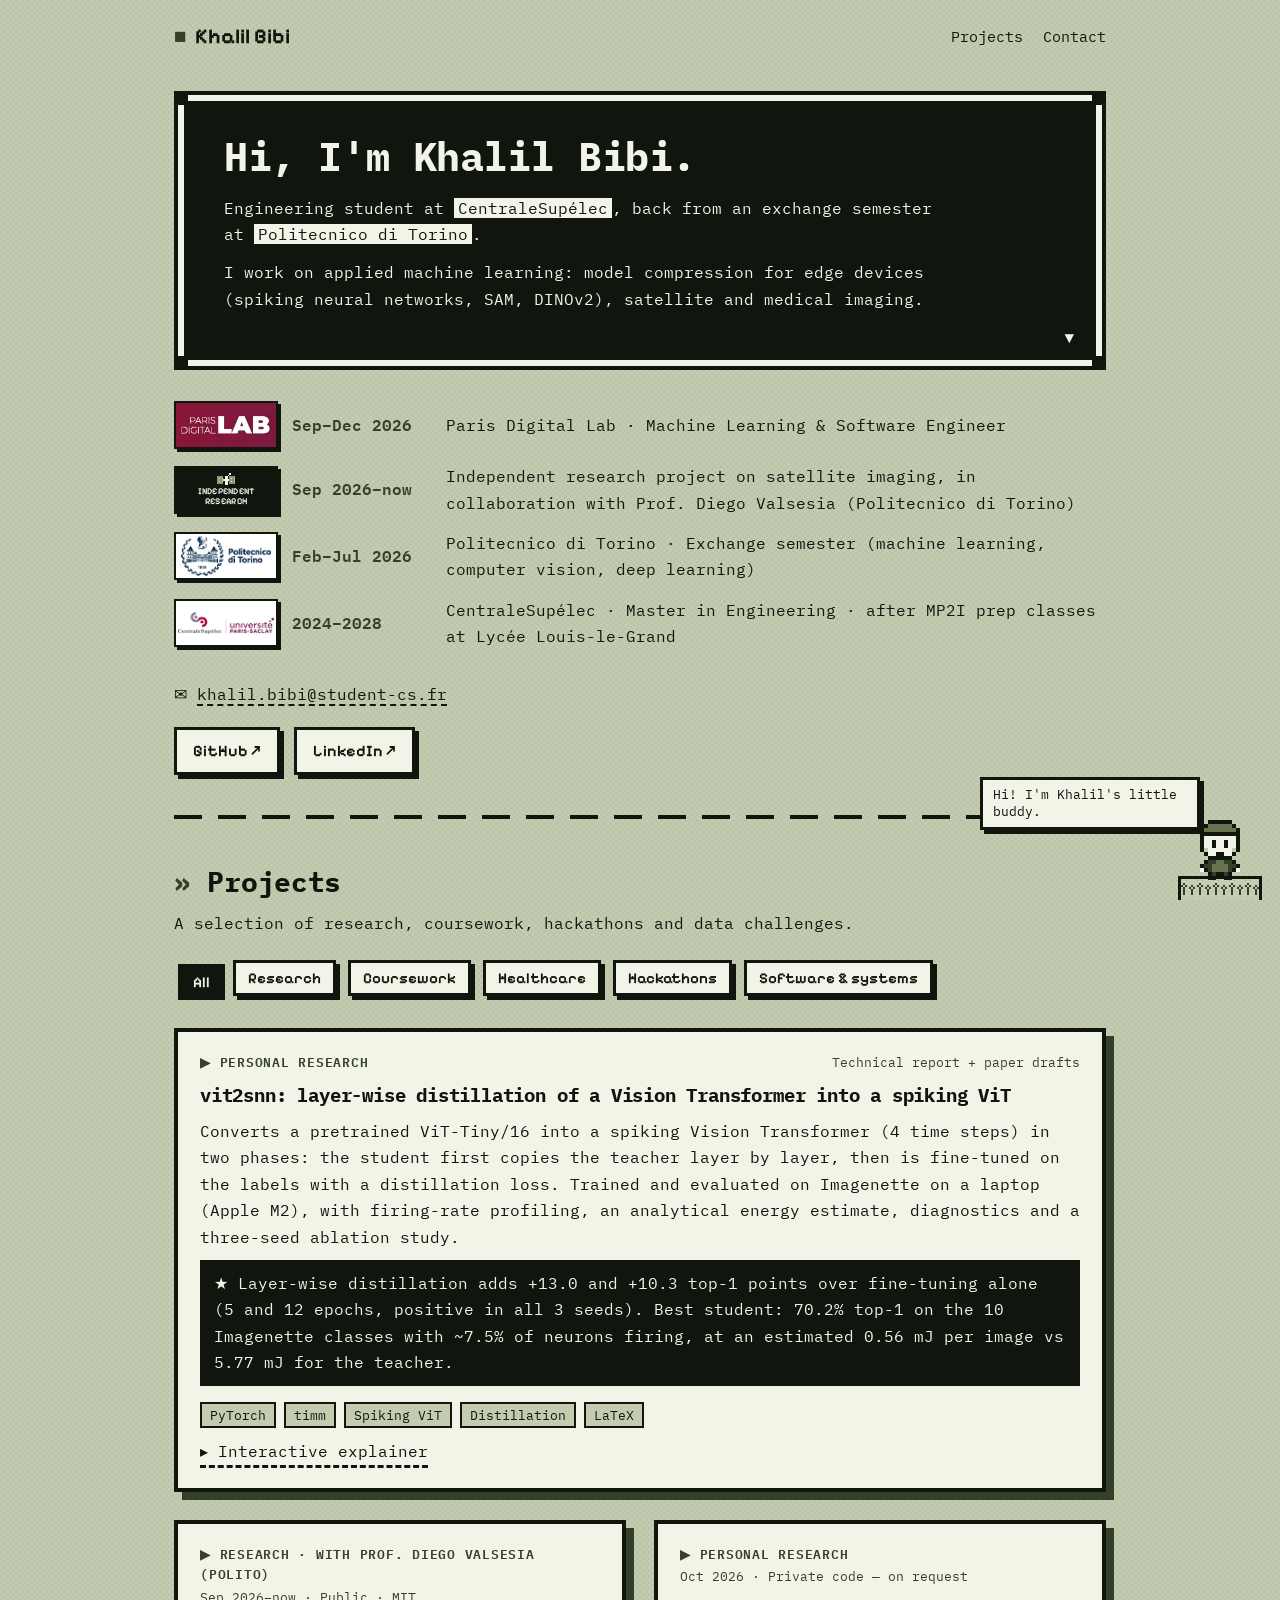
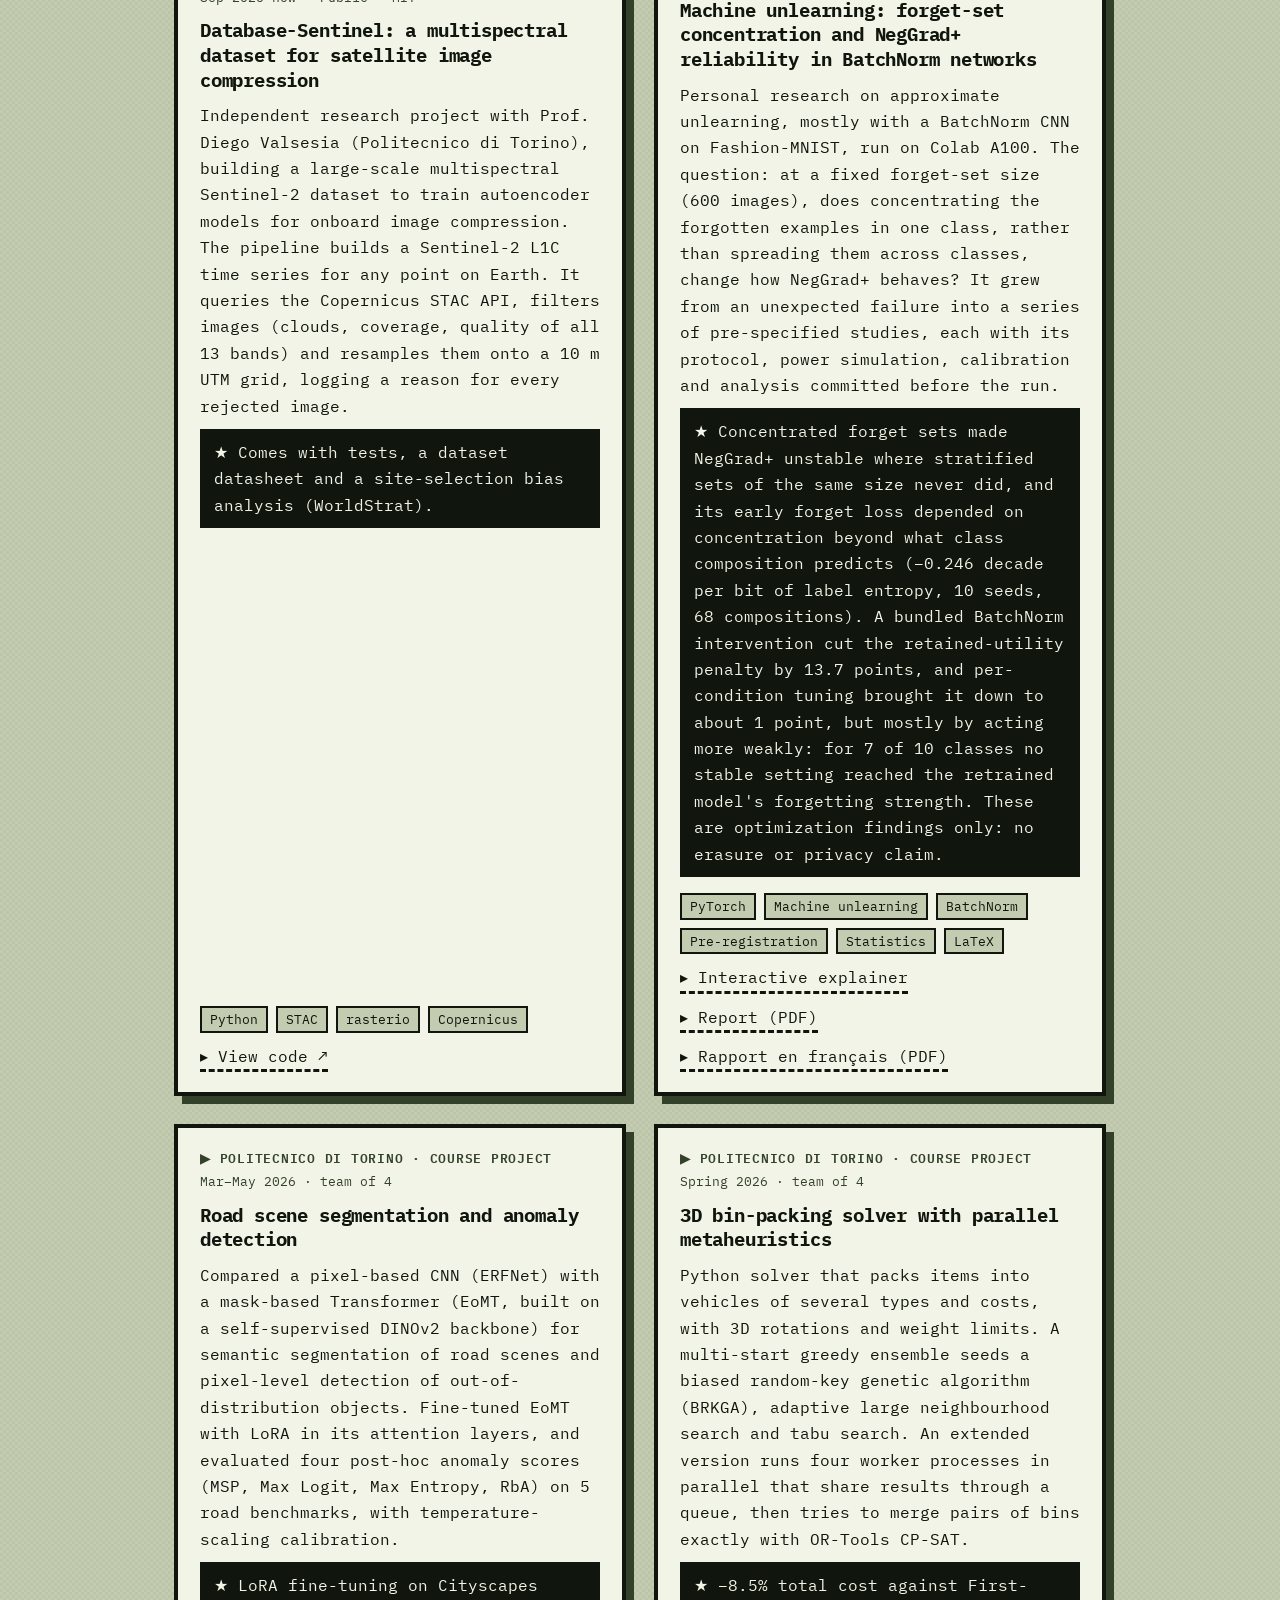
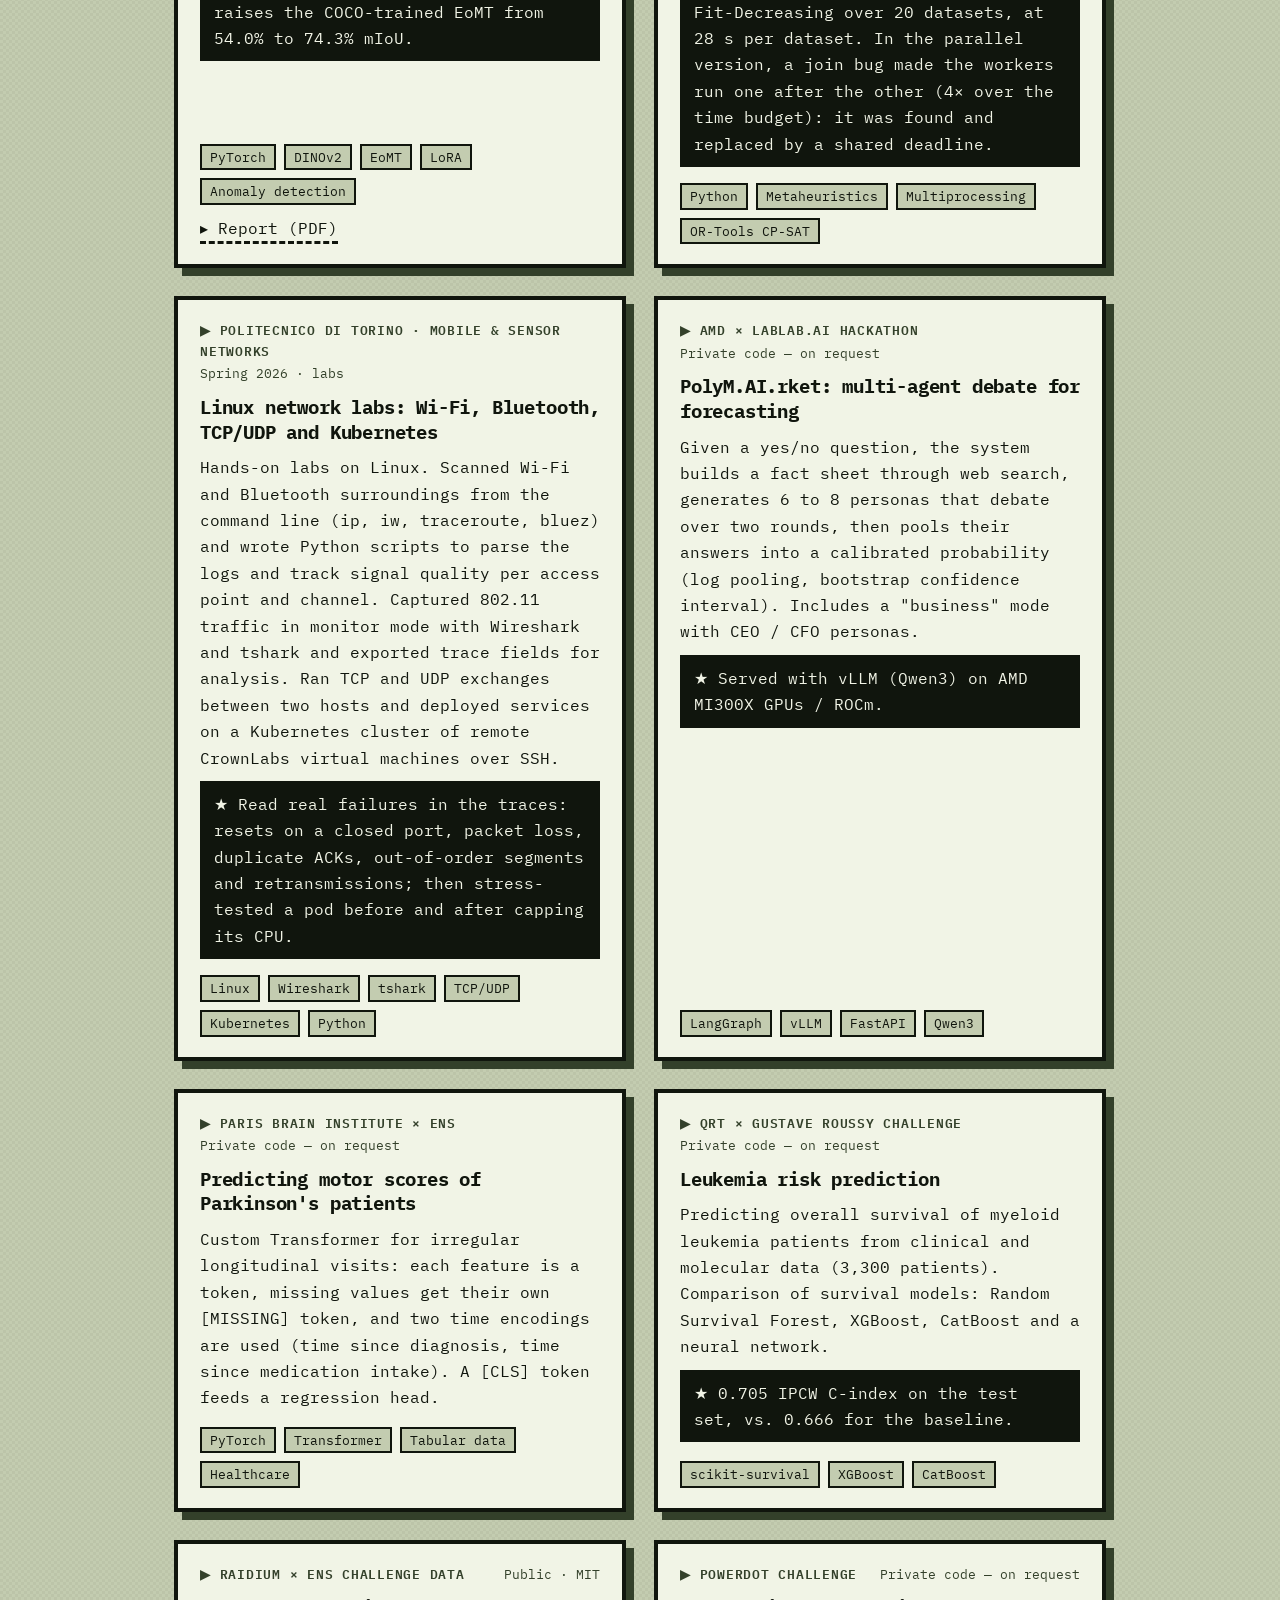
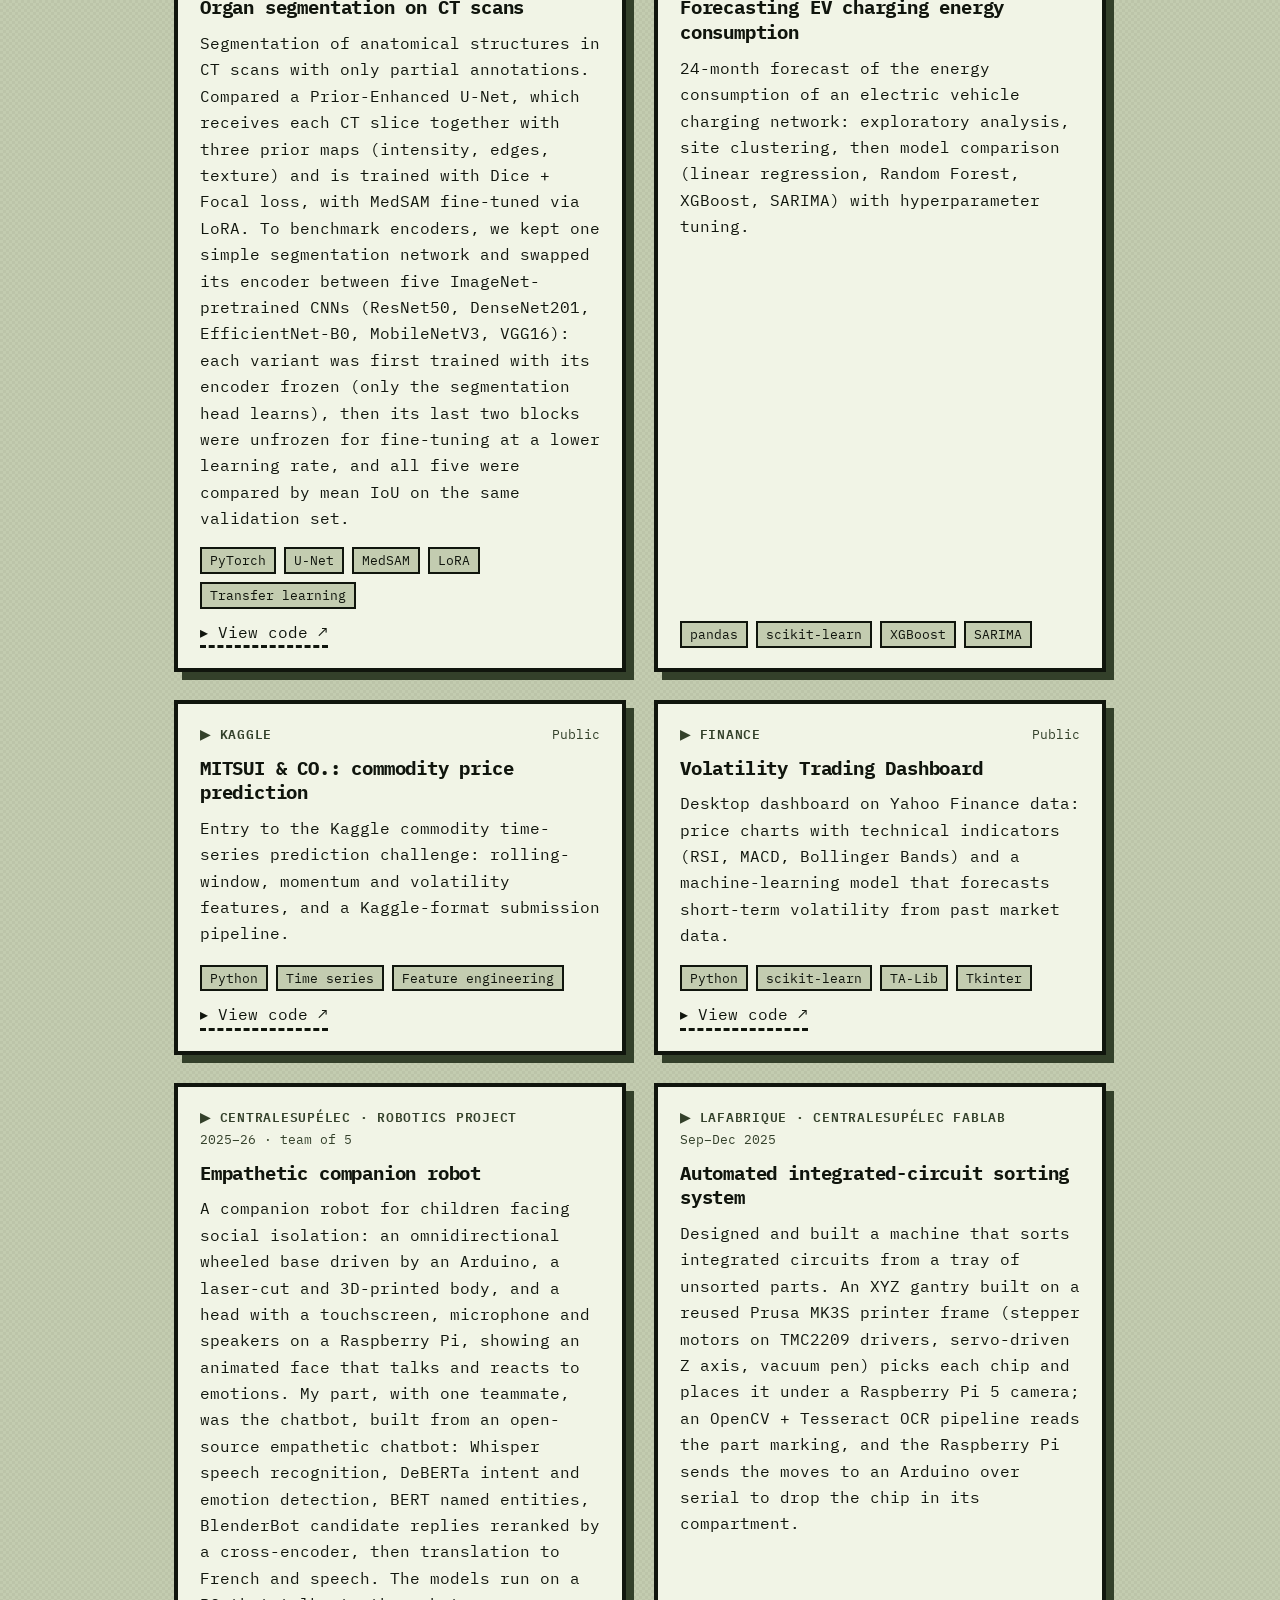
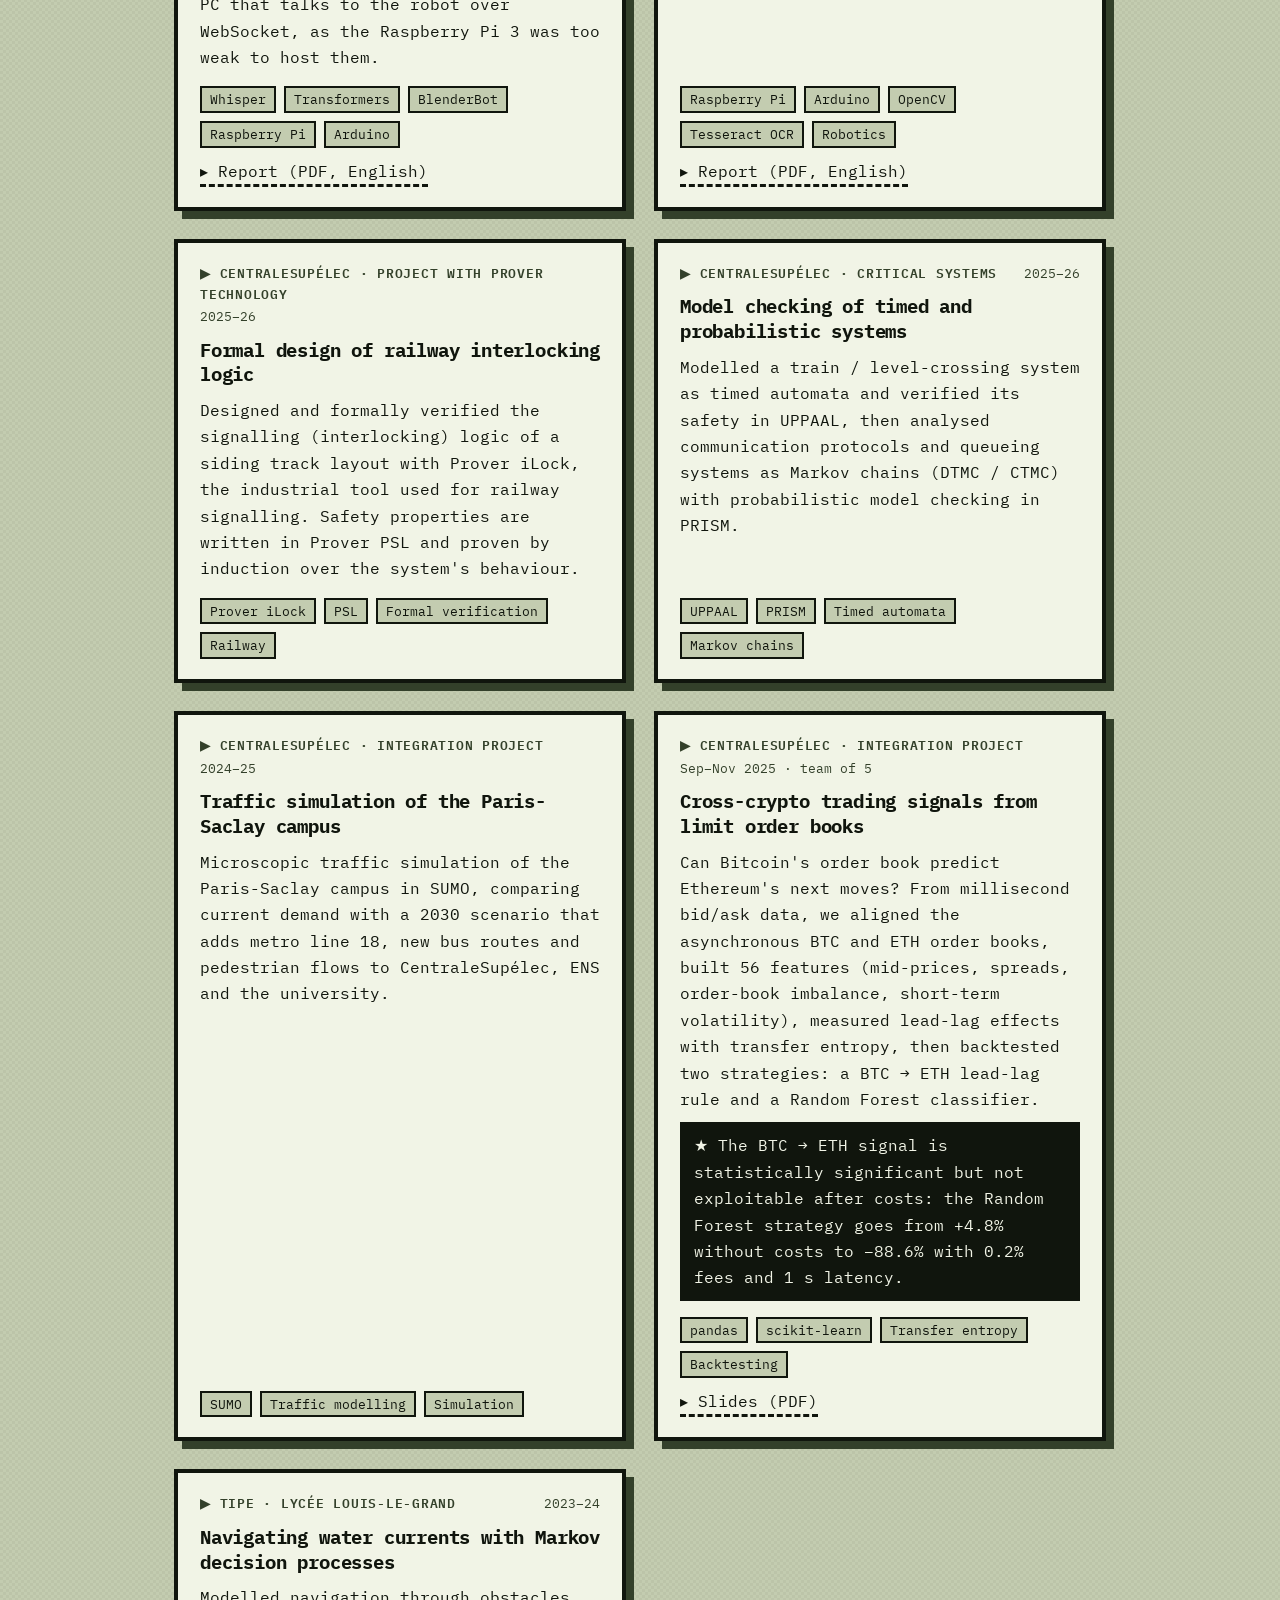
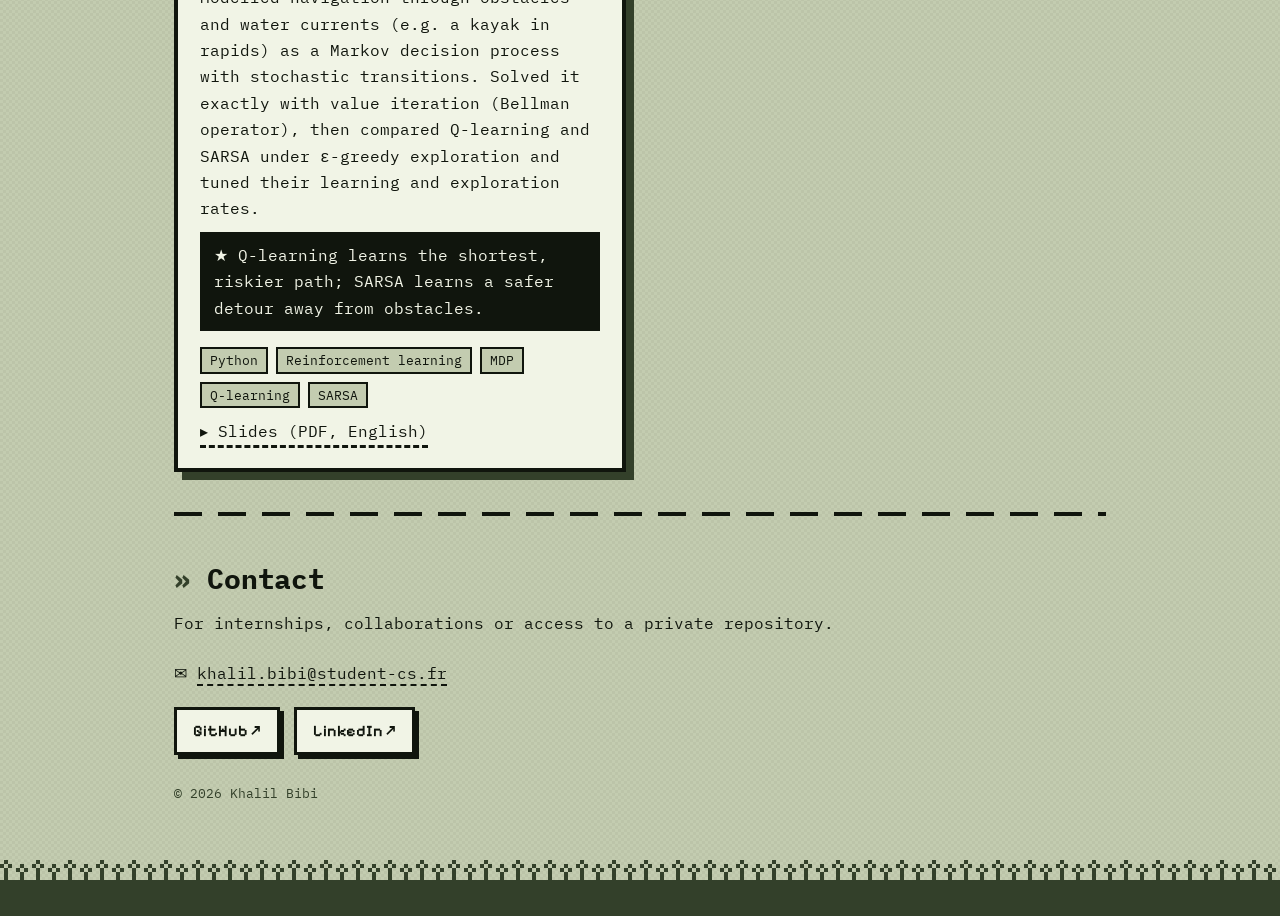
==== commit 62ca8e68: "Remplace l'aperçu PDF de machine unlearning par le rapport (EN et FR) Retire aussi les annexes « How" ====
--- a/index.html
+++ b/index.html
@@ -287,7 +287,8 @@
         <div class="highlight">Concentrated forget sets made NegGrad+ unstable where stratified sets of the same size never did, and its early forget loss depended on concentration beyond what class composition predicts (−0.246 decade per bit of label entropy, 10 seeds, 68 compositions). A bundled BatchNorm intervention cut the retained-utility penalty by 13.7 points, and per-condition tuning brought it down to about 1 point, but mostly by acting more weakly: for 7 of 10 classes no stable setting reached the retrained model's forgetting strength. These are optimization findings only: no erasure or privacy claim.</div>
         <div class="tags"><span>PyTorch</span><span>Machine unlearning</span><span>BatchNorm</span><span>Pre-registration</span><span>Statistics</span><span>LaTeX</span></div>
         <a class="link" href="research/machine-unlearning.html">Interactive explainer</a>
-        <a class="link" href="files/machine-unlearning-overview.pdf" target="_blank" rel="noopener">Plain-language overview (PDF)</a>
+        <a class="link" href="files/machine-unlearning-report-en.pdf" target="_blank" rel="noopener">Report (PDF)</a>
+        <a class="link" href="files/machine-unlearning-rapport-fr.pdf" target="_blank" rel="noopener">Rapport en français (PDF)</a>
       </article>
 
       <article class="card" data-c="research coursework">
